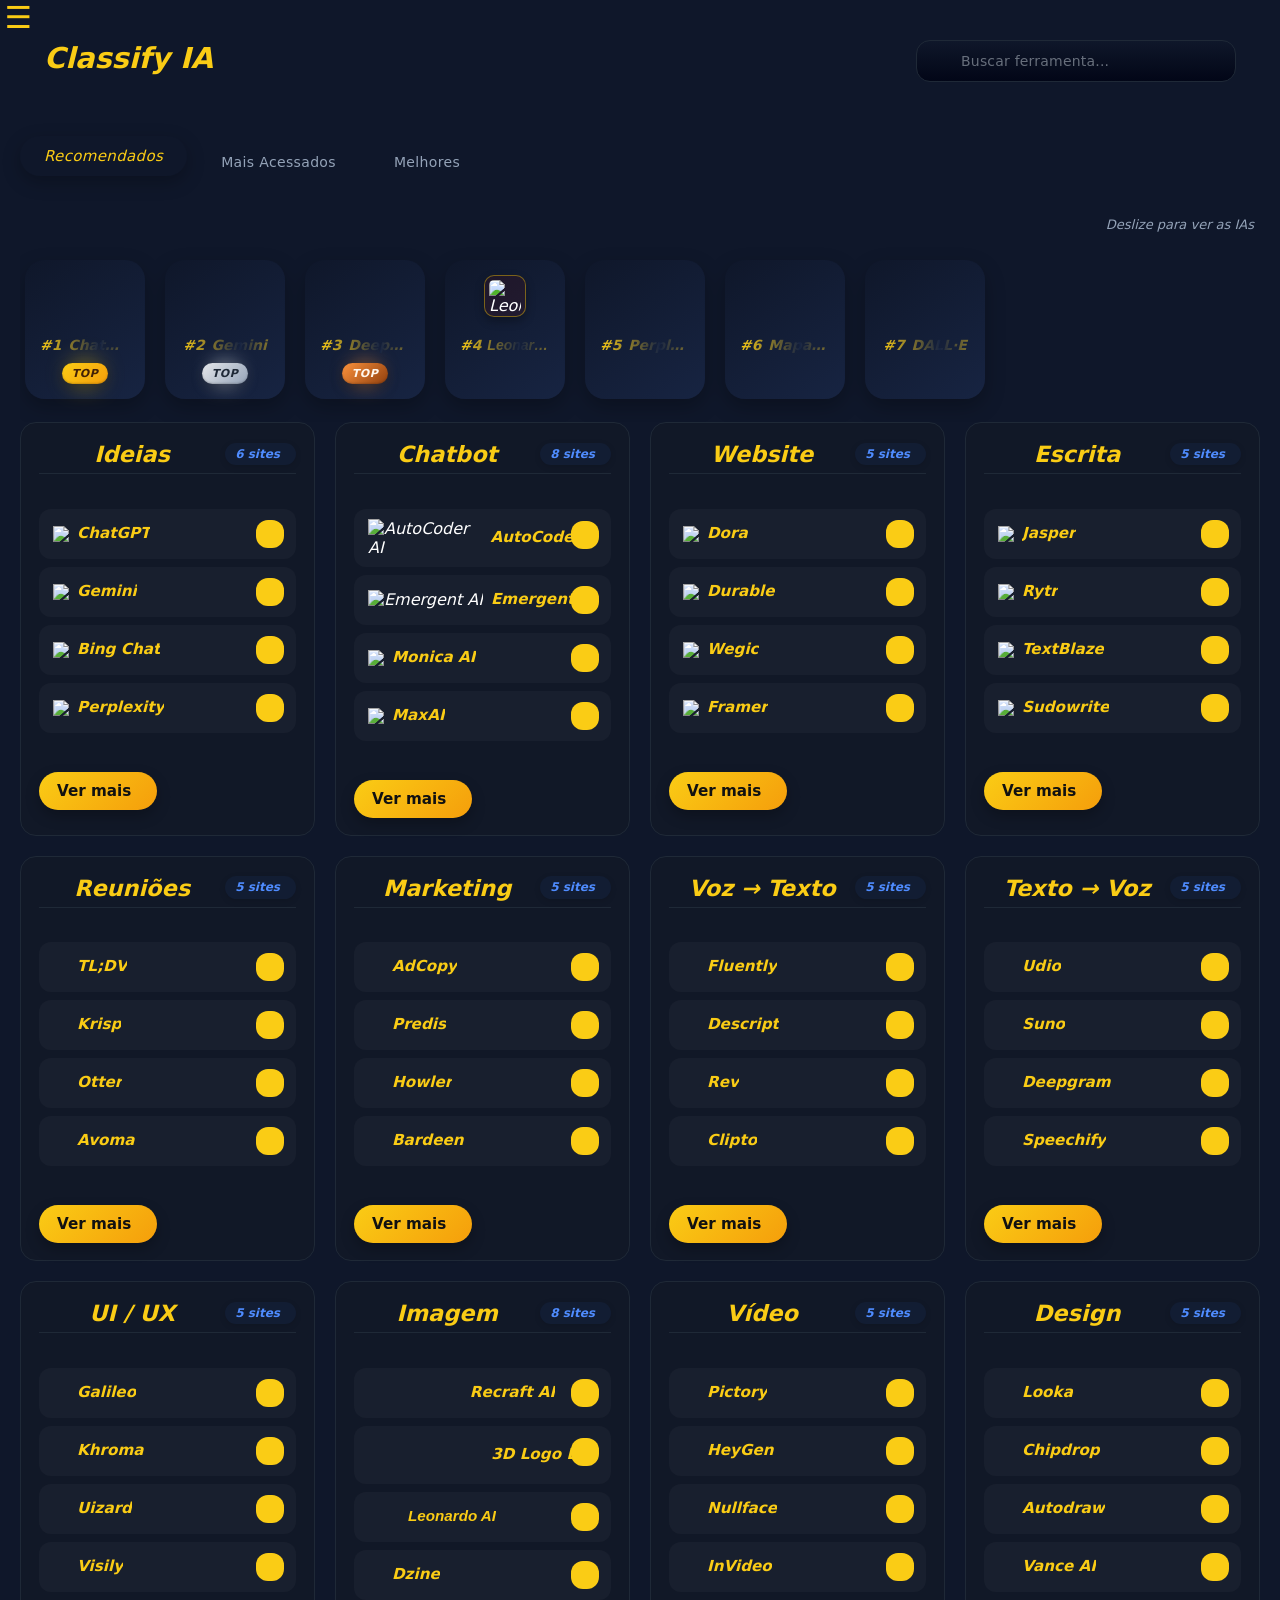
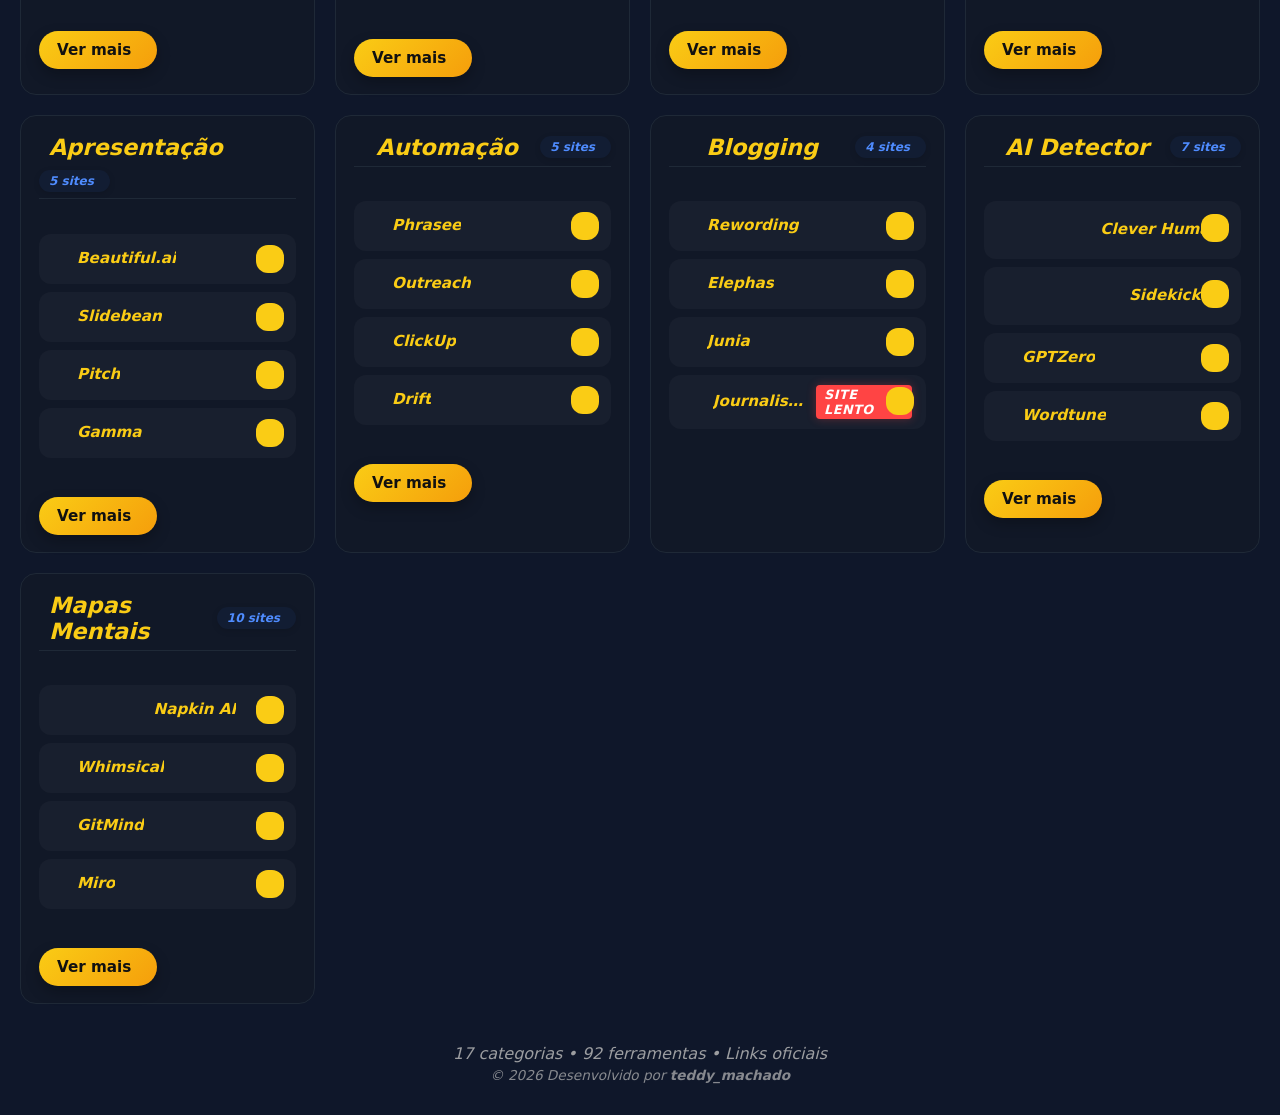
==== index.html @ eec539ba "# Classify_ia  versão do site: v6.13.0 Estável  todas ia em um só lugar versão do controle: 0.0.11 v" ====
<!doctype html>
<html lang="pt-BR">
  <head>
    <meta charset="UTF-8" />
    <title>Classify IA – ferramentas de inteligência artificial</title>
    <meta
      name="description"
      content="Lista de ferramentas de inteligência artificial para explorar, pesquisar e usar no seu dia a dia."
    />
    <script src="banco_de_dado_descrição.js" defer></script>
    <meta name="viewport" content="width=device-width, initial-scale=1" />
    <meta name="apple-mobile-web-app-capable" content="yes" />
    <script
      type="module"
      src="https://cdn.jsdelivr.net/npm/ionicons@7.1.2/dist/ionicons/ionicons.esm.js"
    ></script>

    <script
      nomodule
      src="https://cdn.jsdelivr.net/npm/ionicons@7.1.2/dist/ionicons/ionicons.js"
    ></script>
    <script type="module" src="barra_de_pesquisa.js"></script>
    <script src="script.js" defer></script>
    <link rel="stylesheet" href="style.css" />
    <link rel="stylesheet" href="css_temas.css" />
    <script
      type="module"
      src="https://unpkg.com/ionicons@7.1.0/dist/ionicons/ionicons.esm.js"
    ></script>

    <!---js de atualização-->
    <script src="script_atualização.js" defer></script>
    <script
      nomodule
      src="https://unpkg.com/ionicons@7.1.0/dist/ionicons/ionicons.js"
    ></script>
    <link rel="manifest" href="/manifest.json" />
    <meta name="theme-color" content="#f59e0b" />

    <link
      rel="shortcut icon"
      href="https://i.postimg.cc/FFbZPgXL/icone-Classify-ia-sem-fundo-removebg-preview.png"
      type="image/x-icon"
    />
  </head>
  <body>
    <!-- SIDEBAR button -->
    <!-- BOTÃO ABRIR -->
    <button id="openSidebar" class="open-sidebar">☰</button>

    <!-- OVERLAY -->
    <div id="overlay" class="overlay"></div>
    <!-- SIDEBAR -->

    <aside id="sidebar" class="sidebar">
      <button id="closeSidebar" class="close-sidebar">✕</button>

      <h2 id="Sobre">Sobre o Projeto</h2>
      <p class="about-text">
        Este projeto foi desenvolvido para organizar ferramentas de Inteligência
        Artificial, tornando a pesquisa mais rápida, prática e eficiente.
      </p>
      <hr class="divider" />
      <button class="btn-open-update-logs" onclick="handleUpdateModal(true)">
        <ion-icon name="newspaper-outline"></ion-icon>
        Atualizações
      </button>
      <!--sistema de tela cheia-->

      <button id="toggleFullscreen">
        <ion-icon id="fsIcon" name="expand-outline"></ion-icon>
        <span class="text">Tela cheia</span>
      </button>

      <!--fim sistema de tela cheia-->

      <div id="updateLogOverlay" class="modal-news">
        <div class="modal-box update-card-main">
          <button
            class="btn-close-update-card"
            onclick="handleUpdateModal(false)"
          >
            <ion-icon name="close-outline"></ion-icon>
          </button>
          <h2 class="update-title-ui">
            <ion-icon name="notifications-outline"></ion-icon>
            Central de Atualizações
          </h2>

          <div class="tab-navigation-container">
            <button class="tab-trigger active" onclick="switchTab('ALL', this)">
              <ion-icon name="layers-outline"></ion-icon>
              Tudo
            </button>

            <button class="tab-trigger" onclick="switchTab('NEW', this)">
              <ion-icon name="sparkles-outline"></ion-icon>
              New
            </button>

            <button class="tab-trigger" onclick="switchTab('FIX', this)">
              <ion-icon name="hammer-outline"></ion-icon>
              Fix
            </button>

            <button class="tab-trigger" onclick="switchTab('UI', this)">
              <ion-icon name="desktop-outline"></ion-icon>
              UI
            </button>
            <button class="tab-trigger" onclick="switchTab('IA', this)">
              <span class="ia-icon-box">
                <ion-icon name="brain-outline"></ion-icon>
                <ion-icon
                  name="hardware-chip-outline"
                  class="chip-icon"
                ></ion-icon>
              </span>
              IA
            </button>
          </div>

          <div class="update-items-wrapper">
            <ul id="renderTarget" class="update-items-list"></ul>
          </div>

          <button class="btn-confirm-update" onclick="handleUpdateModal(false)">
            Entendido
          </button>
          <button
            class="btn-info-tags"
            onclick="handleTagsModal(true)"
            aria-label="Saiba mais sobre as tags"
          >
            <ion-icon name="help-circle-outline" aria-hidden="true"></ion-icon>
            <span>O que significa as tags?</span>
          </button>
        </div>
      </div>
      <!--card de tag-->

      <div id="tagsModalOverlay" class="modal-tags-overlay">
        <div class="card-tags-info">
          <button class="btn-close-tags" onclick="handleTagsModal(false)">
            <ion-icon name="close-outline"></ion-icon>
          </button>

          <h3 id="GlossáriodeTags">
            <ion-icon name="library-outline"></ion-icon>
            Glossário de Tags
          </h3>

          <p class="subtitle">Entenda o que cada sinalização significa:</p>

          <div class="tags-scroll-area">
            <div class="tag-detail-item">
              <div class="tag-head">
                <span class="badge b-new">NEW</span> ✨
              </div>
              <p>
                <strong>Novo:</strong> Funcionalidades que não existiam. Use
                para novidades reais no sistema.
              </p>
            </div>

            <div class="tag-detail-item">
              <div class="tag-head">
                <span class="badge b-fix">FIX</span> 🛠️
              </div>
              <p>
                <strong>Correção:</strong> Quando algo estava quebrado ou com
                erro e foi consertado.
              </p>
            </div>

            <div class="tag-detail-item">
              <div class="tag-head"><span class="badge b-ui">UI</span> 🎨</div>
              <p>
                <strong>Interface:</strong> Mudanças visuais, cores, fontes e
                design em geral.
              </p>
            </div>

            <div class="tag-detail-item">
              <div class="tag-head">
                <span class="badge b-hot">HOT</span> 🔥
              </div>
              <p>
                <strong>Urgente:</strong> Melhoras de velocidade ou atualizações
                muito importantes.
              </p>
            </div>

            <div class="tag-detail-item">
              <div class="tag-head"><span class="badge b-ia">IA</span> 🤖</div>
              <p>
                <strong>Inteligência:</strong> Funções que usam tecnologia de
                Inteligência Artificial.
              </p>
            </div>
          </div>

          <button class="btn-tags-entendido" onclick="handleTagsModal(false)">
            Entendido!
          </button>
        </div>
      </div>
      <br />
      <!--fim card de tag-->
<!--prévia--->



<!--fim prévia-->
      
      <!--explorar Sites-->
      <button
        class="Explorar"
        onclick="window.location.href = 'site_aleatorios/sitealeatio.html'"
      >
        <ion-icon name="compass-outline"></ion-icon>
        explorar Site
      </button>
      <!--fim explorar Sites-->

      <!--aviso do sistema-->
      <!-- BOTÃO / CARD -->
      <div class="system-card">
        <span class="status enviado" id="statusBadge">
          <ion-icon name="checkmark-outline"></ion-icon>
        </span>
        <button id="openModal" class="system-button">mensagem</button>
      </div>

      <!-- MODAL -->
      <div class="modal-overlay" id="modalOverlay">
        <div class="modal">
          <h2 id="Mensagemms">
            <ion-icon name="notifications-outline"></ion-icon> Mensagem do
            Sistema
          </h2>

          <!--divisorias modal da mensagem -->

          <div class="divisoirasnoe"></div>

          <p id="systemMessageText">
            Bem-vindos à nova atualização do site
            <span class="v6"> v6.13.0 chegouuu🎉😎</span>😊 Aproveite!
          </p>
          <br />
          <span
            >“No momento, não haverá novas atualizações, pois estamos sem
            recursos. Em casos importantes, serão realizadas apenas atualizações
            de correção de erros que interfiram no funcionamento do site.
            Pedimos a compreensão de todos. data de início 08/02/2026”</span
          >
          <button id="closeModal">Fechar</button>
        </div>
      </div>

      <!--fim do aviso do sistema-->
      <!--fim SISTEMA DE VERÇÃO-->
      <div class="section">
        <h3 class="segui">segui nós</h3>
        <div class="creator">
          <div class="socials">
            <a
              href="https://www.instagram.com/teddy_machado007"
              target="_blank"
            >
              <img
                src="https://cdn.jsdelivr.net/gh/simple-icons/simple-icons/icons/instagram.svg"
              />
            </a>
            <a href="https://www.tiktok.com/@teddy_machado007" target="_blank">
              <img
                src="https://cdn.jsdelivr.net/gh/simple-icons/simple-icons/icons/tiktok.svg"
              />
            </a>
            <a href="https://github.com/Teddyws1" target="_blank">
              <img
                src="https://cdn.jsdelivr.net/gh/simple-icons/simple-icons/icons/github.svg"
              />
            </a>
          </div>
        </div>
      </div>

      <!-- Ionicons CDN -->
      <script
        type="module"
        src="https://cdn.jsdelivr.net/npm/ionicons@7.1.2/dist/ionicons/ionicons.esm.js"
      ></script>
      <script
        nomodule
        src="https://cdn.jsdelivr.net/npm/ionicons@7.1.2/dist/ionicons/ionicons.js"
      ></script>

      <!-- BOTÃO ABRIR -->
      <div class="app-container">
        <!-- conteúdo -->
        <div class="versaobox">
          <strong>v 6.13.0 Estável</strong>
        </div>
      </div>
    </aside>
    <!--fim  SIDEBAR -->
    <header class="main-header">
      <div class="header-content">
        <div class="title">
          <h1>Classify IA</h1>
          <p id="total"></p>
        </div>

        <div class="search-box">
          <ion-icon name="search-outline" class="icon-search"></ion-icon>

          <input
            id="search"
            type="text"
            placeholder="Buscar ferramenta..."
            aria-label="Buscar ferramenta"
          />

          <button id="clearSearch" class="clear-btn" aria-label="Limpar busca">
            <ion-icon name="close-outline"></ion-icon>
          </button>
        </div>
      </div>
    </header>

    <!--barra flutuante-->

    <!-- SEARCH FLUTUANTE (Ctrl + B) -->
    <div class="search-float" id="searchFloat">
      <input
        type="text"
        id="searchFloatInput"
        placeholder="Pesquisar..."
        autocomplete="off"
      />
    </div>
    <!-- fim barra flutuante-->

    <div class="tabs-container">
      <div class="tabs-header">
        <button class="tab-btn active" data-tab="recomendados">
          Recomendados
        </button>
        <button class="tab-btn" data-tab="acessados">Mais Acessados</button>
        <button class="tab-btn" data-tab="melhores">Melhores</button>
      </div>

      <p class="hint-scroll">
        Deslize para ver as IAs
        <ion-icon name="arrow-forward-outline"></ion-icon>
      </p>

      <div id="recomendados" class="tab-content active">
        <div class="scroll-wrapper">
          <ul class="lista-ia">
            <li class="top-1">
              <img
                src="https://www.google.com/s2/favicons?domain=openai.com&sz=32"
              />
              <a href="https://chat.openai.com" target="_blank" rel="noopener">
                ChatGPT
              </a>
              <span class="TOP gold">TOP</span>
            </li>

            <li class="top-2">
              <img
                src="https://www.google.com/s2/favicons?domain=google.com&sz=32"
              />
              <a
                href="https://gemini.google.com"
                target="_blank"
                rel="noopener"
              >
                Gemini
              </a>
              <span class="TOP silver">TOP</span>
            </li>

            <li class="top-3">
              <img
                src="https://www.google.com/s2/favicons?domain=deepseek.com&sz=32"
              />
              <a
                href="https://www.deepseek.com/chat"
                target="_blank"
                rel="noopener"
              >
                DeepSeek
              </a>
              <span class="TOP bronze">TOP</span>
            </li>
            <li>
              <img
                src="https://i.postimg.cc/QMBYsFf1/images.jpg"
                alt="Leonardo AI"
                class="ia-icon"
              />
              <a href="https://leonardo.ai" target="_blank" class="ia-link">
                Leonardo AI
              </a>
            </li>
            <li>
              <img
                src="https://www.google.com/s2/favicons?domain=perplexity.ai&sz=32"
              />
              <a
                href="https://www.perplexity.ai"
                target="_blank"
                rel="noopener"
              >
                Perplexity
              </a>
            </li>

            <li>
              <img
                src="https://www.google.com/s2/favicons?domain=mapamental.app&sz=32"
              />
              <a href="https://mapamental.app" target="_blank"
                >MapaMental.app</a
              >
            </li>

            <li>
              <img
                src="https://www.google.com/s2/favicons?domain=openai.com&sz=32"
              />
              <a href="https://labs.openai.com" target="_blank" rel="noopener">
                DALL·E
              </a>
            </li>
          </ul>
        </div>
      </div>

      <div id="acessados" class="tab-content">
        <div class="scroll-wrapper">
          <ul class="lista-ia">
            <li class="top-1">
              <img
                src="https://www.google.com/s2/favicons?domain=chatgpt.com&sz=64"
              />
              <a href="https://chat.openai.com" target="_blank" rel="noopener">
                ChatGPT
              </a>
              <span class="TOP gold">TOP</span>
            </li>

            <li class="top-2">
              <img
                src="https://www.google.com/s2/favicons?domain=canva.com&sz=64"
              />
              <a href="https://www.canva.com" target="_blank" rel="noopener">
                Canva
              </a>
              <span class="TOP silver">TOP</span>
            </li>

            <li class="top-3">
              <img
                src="https://www.google.com/s2/favicons?domain=gemini.google.com&sz=64"
              />
              <a
                href="https://gemini.google.com"
                target="_blank"
                rel="noopener"
              >
                Gemini
              </a>
              <span class="TOP bronze">TOP</span>
            </li>

            <li>
              <img
                src="https://www.google.com/s2/favicons?domain=microsoft.com&sz=64"
              />
              <a
                href="https://copilot.microsoft.com"
                target="_blank"
                rel="noopener"
              >
                Copilot
              </a>
            </li>

            <li>
              <img
                src="https://www.google.com/s2/favicons?domain=midjourney.com&sz=64"
              />
              <a
                href="https://www.midjourney.com"
                target="_blank"
                rel="noopener"
              >
                Midjourney
              </a>
            </li>
          </ul>
        </div>
      </div>

      <div id="melhores" class="tab-content">
        <div class="scroll-wrapper">
          <ul class="lista-ia">
            <li class="top-2">
              <img
                src="https://www.google.com/s2/favicons?domain=deepseek.com&sz=64"
              />
              <a
                href="https://www.deepseek.com/chat"
                target="_blank"
                rel="noopener"
              >
                DeepSeek
              </a>
              <span class="TOP gold">TOP</span>
            </li>

            <li class="top-2">
              <img
                src="https://www.google.com/s2/favicons?domain=ciciai.com&sz=64"
              />
              <a href="https://www.ciciai.com" target="_blank" rel="noopener">
                CiciAI
              </a>
              <span class="TOP silver">TOP</span>
            </li>

            <li>
              <img
                src="https://www.google.com/s2/favicons?domain=pika.art&sz=64"
              />
              <a href="https://pika.art" target="_blank" rel="noopener">
                Pika Art
              </a>
              <span class="TOP bronze">TOP</span>
            </li>

            <li>
              <img
                src="https://www.google.com/s2/favicons?domain=mapamental.app&sz=32"
              />
              <a href="https://mapamental.app" target="_blank"
                >MapaMental.app</a
              >
            </li>
          </ul>
        </div>
      </div>
    </div>
    <!--fim card altas-->

    <!--======================cards======================-->
    <section class="grid">
      <!-- IDEIAS -->
      <div class="card" data-category>
        <h2><ion-icon name="bulb-outline"></ion-icon> Ideias <span></span></h2>
        <ul>
          <li>
            <img
              src="https://www.google.com/s2/favicons?domain=openai.com&sz=32"
            /><a href="https://chat.openai.com" target="_blank">ChatGPT</a>
          </li>
          <li>
            <img
              src="https://www.google.com/s2/favicons?domain=google.com&sz=32"
            /><a href="https://gemini.google.com" target="_blank">Gemini</a>
          </li>
          <li>
            <img
              src="https://www.google.com/s2/favicons?domain=bing.com&sz=32"
            /><a href="https://www.bing.com/chat" target="_blank">Bing Chat</a>
          </li>
          <li>
            <img
              src="https://www.google.com/s2/favicons?domain=perplexity.ai&sz=32"
            /><a href="https://www.perplexity.ai" target="_blank">Perplexity</a>
          </li>
          <li>
            <img
              src="https://www.google.com/s2/favicons?domain=claude.ai&sz=32"
            /><a href="https://claude.ai" target="_blank">Claude</a>
          </li>
          <li>
            <img
              src="https://www.google.com/s2/favicons?domain=deepseek.com&sz=32"
              alt="DeepSeek"
            />
            <a href="https://www.deepseek.com" target="_blank">DeepSeek</a>
          </li>
        </ul>
      </div>

      <!-- CHATBOT -->
      <div class="card" data-category>
        <h2>
          <ion-icon name="hardware-chip-outline"></ion-icon> Chatbot
          <span></span>
        </h2>
        <ul>
          <li>
            <img
              src="https://www.google.com/s2/favicons?domain=autocoder.cc&sz=32"
              alt="AutoCoder AI"
            />
            <a
              href="https://www.autocoder.cc/platform?ref=producthunt&utm_source=aipure"
              target="_blank"
            >
              AutoCoder AI
            </a>
          </li>
          <li>
            <img
              src="https://www.google.com/s2/favicons?domain=emergent.sh&sz=32"
              alt="Emergent AI"
            />
            <a href="https://app.emergent.sh/home" target="_blank"
              >Emergent AI</a
            >
          </li>
          <li>
            <img
              src="https://www.google.com/s2/favicons?domain=monica.im&sz=32"
            /><a href="https://monica.im" target="_blank">Monica AI</a>
          </li>
          <li>
            <img
              src="https://www.google.com/s2/favicons?domain=maxai.me&sz=32"
            /><a href="https://maxai.me" target="_blank">MaxAI</a>
          </li>
          <li>
            <img
              src="https://www.google.com/s2/favicons?domain=poe.com&sz=32"
            /><a href="https://poe.com" target="_blank">Poe</a>
          </li>
          <li>
            <img
              src="https://www.google.com/s2/favicons?domain=microsoft.com&sz=32"
            /><a href="https://copilot.microsoft.com" target="_blank"
              >Copilot</a
            >
          </li>
          <li>
            <img
              src="https://www.google.com/s2/favicons?domain=liner.ai&sz=32"
            /><a href="https://liner.ai" target="_blank">Liner</a>
          </li>
          <li>
            <img
              src="https://www.google.com/s2/favicons?domain=ciciai.com&sz=32"
              alt="Cici AI"
            />
            <a href="https://www.ciciai.com" target="_blank">Dola AI</a>
          </li>
        </ul>
      </div>

      <!-- WEBSITE -->
      <div class="card" data-category>
        <h2>
          <ion-icon name="earth-outline"></ion-icon> Website <span></span>
        </h2>
        <ul>
          <li>
            <img
              src="https://www.google.com/s2/favicons?domain=dora.run&sz=32"
            /><a href="https://www.dora.run" target="_blank">Dora</a>
          </li>
          <li>
            <img
              src="https://www.google.com/s2/favicons?domain=durable.co&sz=32"
            /><a href="https://durable.co" target="_blank">Durable</a>
          </li>
          <li>
            <img
              src="https://www.google.com/s2/favicons?domain=wegic.ai&sz=32"
            /><a href="https://wegic.ai" target="_blank">Wegic</a>
          </li>
          <li>
            <img
              src="https://www.google.com/s2/favicons?domain=framer.com&sz=32"
            /><a href="https://www.framer.com" target="_blank">Framer</a>
          </li>
          <li>
            <img
              src="https://www.google.com/s2/favicons?domain=10web.io&sz=32"
            /><a href="https://10web.io" target="_blank">10Web</a>
          </li>
        </ul>
      </div>

      <!-- ESCRITA -->
      <div class="card" data-category>
        <h2>
          <ion-icon name="create-outline"></ion-icon> Escrita <span></span>
        </h2>

        <ul>
          <li>
            <img
              src="https://www.google.com/s2/favicons?domain=jasper.ai&sz=32"
            /><a href="https://www.jasper.ai" target="_blank">Jasper</a>
          </li>
          <li>
            <img
              src="https://www.google.com/s2/favicons?domain=rytr.me&sz=32"
            /><a href="https://rytr.me" target="_blank">Rytr</a>
          </li>
          <li>
            <img
              src="https://www.google.com/s2/favicons?domain=blaze.today&sz=32"
            /><a href="https://blaze.today" target="_blank">TextBlaze</a>
          </li>
          <li>
            <img
              src="https://www.google.com/s2/favicons?domain=sudowrite.com&sz=32"
            /><a href="https://www.sudowrite.com" target="_blank">Sudowrite</a>
          </li>
          <li>
            <img
              src="https://www.google.com/s2/favicons?domain=writesonic.com&sz=32"
            /><a href="https://writesonic.com" target="_blank">Writesonic</a>
          </li>
        </ul>
      </div>

      <!-- REUNIÕES -->
      <div class="card" data-category>
        <h2>
          <ion-icon name="people-outline"></ion-icon> Reuniões <span></span>
        </h2>
        <ul>
          <li>
            <img
              src="https://www.google.com/s2/favicons?domain=tldv.io&sz=32"
            /><a href="https://tldv.io" target="_blank">TL;DV</a>
          </li>
          <li>
            <img
              src="https://www.google.com/s2/favicons?domain=krisp.ai&sz=32"
            /><a href="https://krisp.ai" target="_blank">Krisp</a>
          </li>
          <li>
            <img
              src="https://www.google.com/s2/favicons?domain=otter.ai&sz=32"
            /><a href="https://otter.ai" target="_blank">Otter</a>
          </li>
          <li>
            <img
              src="https://www.google.com/s2/favicons?domain=avoma.com&sz=32"
            /><a href="https://www.avoma.com" target="_blank">Avoma</a>
          </li>

          <li>
            <img
              src="https://www.google.com/s2/favicons?domain=fireflies.ai&sz=32"
            /><a href="https://fireflies.ai" target="_blank">Fireflies</a>
          </li>
        </ul>
      </div>

      <!-- MARKETING -->
      <div class="card" data-category>
        <h2>
          <ion-icon name="trending-up-outline"></ion-icon> Marketing
          <span></span>
        </h2>
        <ul>
          <li>
            <img
              src="https://www.google.com/s2/favicons?domain=adcopy.ai&sz=32"
            /><a href="https://www.adcopy.ai" target="_blank">AdCopy</a>
          </li>
          <li>
            <img
              src="https://www.google.com/s2/favicons?domain=predis.ai&sz=32"
            /><a href="https://predis.ai" target="_blank">Predis</a>
          </li>
          <li>
            <img
              src="https://www.google.com/s2/favicons?domain=howler.ai&sz=32"
            /><a href="https://howler.ai" target="_blank">Howler</a>
          </li>
          <li>
            <img
              src="https://www.google.com/s2/favicons?domain=bardeen.ai&sz=32"
            /><a href="https://www.bardeen.ai" target="_blank">Bardeen</a>
          </li>
          <li>
            <img
              src="https://www.google.com/s2/favicons?domain=adcreative.ai&sz=32"
            /><a href="https://www.adcreative.ai" target="_blank">AdCreative</a>
          </li>
        </ul>
      </div>

      <!-- VOZ PARA TEXTO -->
      <div class="card" data-category>
        <h2>
          <ion-icon name="mic-outline"></ion-icon> Voz → Texto <span></span>
        </h2>
        <ul>
          <li>
            <img
              src="https://www.google.com/s2/favicons?domain=fluently.ai&sz=32"
            /><a href="https://fluently.ai" target="_blank">Fluently</a>
          </li>
          <li>
            <img
              src="https://www.google.com/s2/favicons?domain=descript.com&sz=32"
            /><a href="https://www.descript.com" target="_blank">Descript</a>
          </li>
          <li>
            <img
              src="https://www.google.com/s2/favicons?domain=rev.ai&sz=32"
            /><a href="https://www.rev.ai" target="_blank">Rev</a>
          </li>
          <li>
            <img
              src="https://www.google.com/s2/favicons?domain=clipto.ai&sz=32"
            /><a href="https://clipto.ai" target="_blank">Clipto</a>
          </li>
          <li>
            <img
              src="https://www.google.com/s2/favicons?domain=textcortex.com&sz=32"
            /><a href="https://textcortex.com">TextCortex</a>
          </li>
        </ul>
      </div>

      <!-- TEXTO PARA VOZ -->
      <div class="card" data-category>
        <h2>
          <ion-icon name="megaphone-outline"></ion-icon> Texto → Voz
          <span></span>
        </h2>
        <ul>
          <li>
            <img
              src="https://www.google.com/s2/favicons?domain=udio.com&sz=32"
            /><a href="https://www.udio.com" target="_blank">Udio</a>
          </li>
          <li>
            <img
              src="https://www.google.com/s2/favicons?domain=suno.ai&sz=32"
            /><a href="https://www.suno.ai" target="_blank">Suno</a>
          </li>
          <li>
            <img
              src="https://www.google.com/s2/favicons?domain=deepgram.com&sz=32"
            /><a href="https://deepgram.com" target="_blank">Deepgram</a>
          </li>
          <li>
            <img
              src="https://www.google.com/s2/favicons?domain=speechify.com&sz=32"
            /><a href="https://speechify.com" target="_blank">Speechify</a>
          </li>
        <li>
  <img
    src="https://www.google.com/s2/favicons?domain=neuronsinc.com&sz=32"
  /><a href="https://visualeyes.design" target="_blank">VisualEyes</a>
</li>
        </ul>
      </div>

      <!-- UI UX -->
      <div class="card" data-category>
        <h2>
          <ion-icon name="sparkles-outline"></ion-icon> UI / UX <span></span>
        </h2>
        <ul>
          <li>
            <img
              src="https://www.google.com/s2/favicons?domain=usegalileo.ai&sz=32"
            /><a href="https://www.usegalileo.ai" target="_blank">Galileo</a>
          </li>
          <li>
            <img
              src="https://www.google.com/s2/favicons?domain=khroma.co&sz=32"
            /><a href="https://khroma.co" target="_blank">Khroma</a>
          </li>
          <li>
            <img
              src="https://www.google.com/s2/favicons?domain=uizard.io&sz=32"
            /><a href="https://uizard.io" target="_blank">Uizard</a>
          </li>
          <li>
            <img
              src="https://www.google.com/s2/favicons?domain=visily.ai&sz=32"
            /><a href="https://www.visily.ai" target="_blank">Visily</a>
          </li>
          <li>
            <img
              src="https://www.google.com/s2/favicons?domain=visualeyes.design&sz=32"
            /><a href="https://visualeyes.design" target="_blank">VisualEyes</a>
          </li>
        </ul>
      </div>

      <!-- IMAGEM -->
      <div class="card" data-category>
        <h2><ion-icon name="image-outline"></ion-icon> Imagem <span></span></h2>
        <ul>
          <li>
            <img
              src="https://www.google.com/s2/favicons?domain=recraft.ai&sz=32"
              alt="Recraft AI"
            />
            <a href="https://www.recraft.ai/" target="_blank"> Recraft AI </a>
          </li>
          <li>
            <img
              src="https://www.google.com/s2/favicons?domain=3dlogolab.io&sz=32"
              alt="3D Logo Lab"
            />
            <a
              href="https://www.3dlogolab.io/3d-logo-generator-free"
              target="_blank"
            >
              3D Logo Lab
            </a>
          </li>
          <li>
            <img
              src="https://www.google.com/s2/favicons?domain=leonardo.ai&sz=32"
              alt="Leonardo AI"
              class="ia-icon"
              style="
                width: 24px;
                height: 24px;
                vertical-align: middle;
                margin-right: 8px;
              "
            />
            <a href="https://leonardo.ai" target="_blank" class="ia-link">
              Leonardo AI
            </a>
          </li>

          <li>
            <img
              src="https://www.google.com/s2/favicons?domain=dzine.ai&sz=32"
            /><a href="https://www.dzine.ai" target="_blank">Dzine</a>
          </li>
          <li>
            <img
              src="https://www.google.com/s2/favicons?domain=freepik.com&sz=32"
            /><a href="https://www.freepik.com" target="_blank">Freepik</a>
          </li>
          <li>
            <img
              src="https://www.google.com/s2/favicons?domain=phygital.plus&sz=32"
            /><a href="https://phygital.plus" target="_blank">Phygital+</a>
          </li>
          <li>
            <img
              src="https://www.google.com/s2/favicons?domain=openai.com&sz=32"
            /><a href="https://openai.com/dall-e" target="_blank">DALL·E</a>
          </li>
          <li>
            <img
              src="https://www.google.com/s2/favicons?domain=bing.com&sz=32"
            /><a href="https://www.bing.com/images/create" target="_blank"
              >Bing Create</a
            >
          </li>
        </ul>
      </div>

      <!-- VÍDEO -->
      <div class="card" data-category>
        <h2>
          <ion-icon name="videocam-outline"></ion-icon> Vídeo <span></span>
        </h2>
        <ul>
          <li>
            <img
              src="https://www.google.com/s2/favicons?domain=pictory.ai&sz=32"
            /><a href="https://pictory.ai" target="_blank">Pictory</a>
          </li>
          <li>
            <img
              src="https://www.google.com/s2/favicons?domain=heygen.com&sz=32"
            /><a href="https://www.heygen.com" target="_blank">HeyGen</a>
          </li>
          <li>
            <img
              src="https://www.google.com/s2/favicons?domain=nullface.ai&sz=32"
            /><a href="https://nullface.ai" target="_blank">Nullface</a>
          </li>
          <li>
            <img
              src="https://www.google.com/s2/favicons?domain=invideo.io&sz=32"
            /><a href="https://invideo.io" target="_blank">InVideo</a>
          </li>
          <li>
            <img
              src="https://www.google.com/s2/favicons?domain=synthesia.io&sz=32"
            /><a href="https://www.synthesia.io" target="_blank">Synthesia</a>
          </li>
        </ul>
      </div>

      <!-- DESIGN -->
      <div class="card" data-category>
        <h2><ion-icon name="brush-outline"></ion-icon> Design <span></span></h2>
        <ul>
          <li>
            <img
              src="https://www.google.com/s2/favicons?domain=looka.com&sz=32"
            /><a href="https://looka.com" target="_blank">Looka</a>
          </li>
          <li>
            <img
              src="https://www.google.com/s2/favicons?domain=chipdrop.com&sz=32"
            /><a href="https://chipdrop.com" target="_blank">Chipdrop</a>
          </li>
          <li>
            <img
              src="https://www.google.com/s2/favicons?domain=autodraw.com&sz=32"
            /><a href="https://autodraw.com" target="_blank">Autodraw</a>
          </li>
          <li>
            <img
              src="https://www.google.com/s2/favicons?domain=vanceai.com&sz=32"
            /><a href="https://vanceai.com" target="_blank">Vance AI</a>
          </li>
          <li>
            <img
              src="https://www.google.com/s2/favicons?domain=designs.ai&sz=32"
            /><a href="https://designs.ai" target="_blank">Designs AI</a>
          </li>
        </ul>
      </div>

      <!-- APRESENTAÇÃO -->
      <div class="card" data-category>
        <h2>
          <ion-icon name="bar-chart-outline"></ion-icon> Apresentação
          <span></span>
        </h2>
        <ul>
          <li>
            <img
              src="https://www.google.com/s2/favicons?domain=beautiful.ai&sz=32"
            /><a href="https://www.beautiful.ai" target="_blank"
              >Beautiful.ai</a
            >
          </li>
          <li>
            <img
              src="https://www.google.com/s2/favicons?domain=slidebean.com&sz=32"
            /><a href="https://slidebean.com" target="_blank">Slidebean</a>
          </li>
          <li>
            <img
              src="https://www.google.com/s2/favicons?domain=pitch.com&sz=32"
            /><a href="https://pitch.com" target="_blank">Pitch</a>
          </li>
          <li>
            <img
              src="https://www.google.com/s2/favicons?domain=gamma.app&sz=32"
            /><a href="https://gamma.app" target="_blank">Gamma</a>
          </li>
          <li id="tome-item" class="ia-item">
            <div class="ia-info">
              <img
                src="https://www.google.com/s2/favicons?domain=tome.app&sz=32"
                class="ia-icon"
              />

              <a href="https://tome.app" target="_blank" class="ia-link"
                >Tome</a
              >

              <span class="status-badge">Fora do Ar</span>
            </div>
          </li>
        </ul>
      </div>

      <!-- AUTOMAÇÃO -->
      <div class="card" data-category>
        <h2>
          <ion-icon name="settings-outline"></ion-icon> Automação <span></span>
        </h2>
        <ul>
          <li>
            <img
              src="https://www.google.com/s2/favicons?domain=phrasee.co&sz=32"
            /><a href="https://phrasee.co" target="_blank">Phrasee</a>
          </li>
          <li>
            <img
              src="https://www.google.com/s2/favicons?domain=outreach.io&sz=32"
            /><a href="https://www.outreach.io" target="_blank">Outreach</a>
          </li>
          <li>
            <img
              src="https://www.google.com/s2/favicons?domain=clickup.com&sz=32"
            /><a href="https://clickup.com" target="_blank">ClickUp</a>
          </li>
          <li>
            <img
              src="https://www.google.com/s2/favicons?domain=drift.com&sz=32"
            /><a href="https://www.drift.com" target="_blank">Drift</a>
          </li>
          <li>
            <img
              src="https://www.google.com/s2/favicons?domain=emplifi.io&sz=32"
            /><a href="https://emplifi.io" target="_blank">Emplifi</a>
          </li>
        </ul>
      </div>

      <!-- BLOGGING -->
      <div class="card" data-category>
        <h2>
          <ion-icon name="newspaper-outline"></ion-icon> Blogging <span></span>
        </h2>
        <ul>
       
          <li>
            <img
              src="https://www.google.com/s2/favicons?domain=rewording.io&sz=32"
            /><a href="https://rewording.io" target="_blank">Rewording</a>
          </li>
          <li>
            <img
              src="https://www.google.com/s2/favicons?domain=elephas.app&sz=32"
            /><a href="https://elephas.app" target="_blank">Elephas</a>
          </li>
          <li>
            <img
              src="https://www.google.com/s2/favicons?domain=junia.ai&sz=32"
            /><a href="https://www.junia.ai" target="_blank">Junia</a>
          </li>
          <li>
            <img src="Https://i.postimg.cc/65fhv5C3/Picsart-26-02-28-23-59-04-979.png" width="24" height="24" /><a href="#" target="_blank">Journalist AI</a>
             <span class="status-badge">site lento</span>
          </li>
        </ul>
      </div>

      <!-- AI DETECTOR -->
      <div class="card" data-category>
        <h2>
          <ion-icon name="eye-outline"></ion-icon> AI Detector <span></span>
        </h2>
        <ul>
          <li>
            <img
              src="https://www.google.com/s2/favicons?domain=cleverhumanizer.ai&sz=32"
              alt="Clever Humanizer"
            />
            <a href="https://cleverhumanizer.ai/" target="_blank">
              Clever Humanizer
            </a>
          </li>
          <li>
            <img
              src="https://www.google.com/s2/favicons?domain=sidekicker.ai&sz=32"
              alt="Sidekicker AI Detector"
            />
            <a href="https://sidekicker.ai/pt/ai-detector" target="_blank">
              Sidekicker AI
            </a>
          </li>
          <li>
            <img
              src="https://www.google.com/s2/favicons?domain=gptzero.me&sz=32"
            /><a href="https://gptzero.me" target="_blank">GPTZero</a>
          </li>
          <li>
            <img
              src="https://www.google.com/s2/favicons?domain=wordtune.com&sz=32"
            /><a href="https://www.wordtune.com" target="_blank">Wordtune</a>
          </li>
          <li>
            <img
              src="https://www.google.com/s2/favicons?domain=copyleaks.com&sz=32"
            /><a href="https://copyleaks.com" target="_blank">Copyleaks</a>
          </li>
          <li>
            <img
              src="https://www.google.com/s2/favicons?domain=bypassgpt.ai&sz=32"
            /><a href="https://bypassgpt.ai" target="_blank">BypassGPT</a>
          </li>
          <li>
            <img
              src="https://www.google.com/s2/favicons?domain=grammarly.com&sz=32"
            /><a href="https://www.grammarly.com" target="_blank">Grammarly</a>
          </li>
        </ul>
      </div>
      <!-- MAPAS MENTAIS -->
      <div class="card" data-category>
        <h2>
          <ion-icon name="git-network-outline"></ion-icon> Mapas Mentais
          <span></span>
        </h2>
        <ul>
          <li>
            <img
              src="https://www.google.com/s2/favicons?domain=napkin.ai&sz=32"
              alt="Napkin AI"
            />
            <a href="https://www.napkin.ai/" target="_blank">Napkin AI</a>
          </li>

          <li>
            <img
              src="https://www.google.com/s2/favicons?domain=whimsical.com&sz=32"
            />
            <a href="https://whimsical.com" target="_blank">Whimsical</a>
          </li>

          <li>
            <img
              src="https://www.google.com/s2/favicons?domain=gitmind.com&sz=32"
            />
            <a href="https://gitmind.com" target="_blank">GitMind</a>
          </li>

          <li>
            <img
              src="https://www.google.com/s2/favicons?domain=miro.com&sz=32"
            />
            <a href="https://miro.com" target="_blank">Miro</a>
          </li>

          <li>
            <img
              src="https://www.google.com/s2/favicons?domain=mindmeister.com&sz=32"
            />
            <a href="https://mindmeister.com" target="_blank">MindMeister</a>
          </li>

          <li>
            <img
              src="https://www.google.com/s2/favicons?domain=xmind.com&sz=32"
            />
            <a href="https://www.xmind.com" target="_blank">XMind</a>
          </li>

          <li>
            <img
              src="https://www.google.com/s2/favicons?domain=edrawmind.com&sz=32"
            />
            <a href="https://www.edrawmind.com" target="_blank">EdrawMind</a>
          </li>

          <li>
            <img
              src="https://www.google.com/s2/favicons?domain=mapamental.app&sz=32"
            />
            <a href="https://mapamental.app" target="_blank">MapaMental.app</a>
          </li>

          <li>
            <img
              src="https://www.google.com/s2/favicons?domain=mapify.ai&sz=32"
            />
            <a href="https://mapify.ai" target="_blank">Mapify</a>
          </li>

          <li>
            <img
              src="https://www.google.com/s2/favicons?domain=mymap.ai&sz=32"
            />
            <a href="https://mymap.ai" target="_blank">MyMap.AI</a>
          </li>
        </ul>
      </div>
    </section>

    <!--modal e descrição dos lis-->
    <div id="custom-modal" class="modal-overlay">
      <div class="modal-content">
        <div class="modal-header">
          <img id="modal-img" src="#" alt="Ícone" />
          <div class="header-text">
            <h2 id="modal-title">Título</h2>
            <p id="modal-domain">site.com</p>
          </div>
        </div>

        <div class="modal-body">
          <p id="modal-desc">Descrição da IA...</p>
        </div>

        <div class="modal-footer">
          <a id="modal-link" href="#" target="_blank" class="btn-visit"
            >VISITAR SITE</a
          >
        </div>
      </div>
    </div>
    <!--fim modal e descrição dos lis-->

    <!--img tela media -->
    <div id="img-modal" class="modal-overlay">
      <span class="close-modal">&times;</span>
      <div class="modal-content">
        <img
          id="img-zoom"
          src="[data-uri]"
          alt="IA Logo"
        />
        <h3 id="img-label">Nome da IA</h3>
      </div>
    </div>
    <!--fim img tela media -->

    <footer>
      <p class="icone-p">
        <ion-icon name="pricetags-outline" class="ion-icon"></ion-icon> 17
        categorias •
        <ion-icon name="hammer-outline" class="ion-icon"></ion-icon> 92
        ferramentas •
        <ion-icon name="link-outline" class="ion-icon"></ion-icon> Links
        oficiais
      </p>
      <div class="social">
        <span>
          © <span id="year"></span>2026 Desenvolvido por
          <strong>teddy_machado</strong>
        </span>
      </div>
    </footer>
  </body>
</html>
---- style.css ----
@charset "UTF-8";

* {
  box-sizing: border-box;
  font-family: Inter, system-ui, sans-serif;
  -webkit-tap-highlight-color: transparent;
  -webkit-tap-highlight-color: rgba(0, 0, 0, 0);
}

/* ===================root geral=================*/
:root {
  --bg-main: #0f172a;
  --bg-item: #1e293b;
  --accent-sun: #facc15;
  --accent-amber: #f59e0b;
  --text-bright: #f8fafc;
  --text-dim: #94a3b8;
}

:root {
  --bg: #2a0f26;
  --card: #111827;
  --bg-item: #3b1e2e;
  --bg-input: linear-gradient(180deg, #0f172a, #020617);
  --text: #ffffff;
  --text-bright: #b8b8b8;
  --about-text: #000000;
  --text-dark: #000000;
  --accent-hover: #f59e0b;
  --link: #ffffff;
  --border: #1f2937;
  --shadow: rgba(0, 0, 0, 0.45);
  --overlay: rgba(0, 0, 0, 0.55);
}



html, body {
  touch-action: manipulation;
}


body {
  margin: 20px;
  padding: 0;
  width: calc(100% - 40px);
  max-width: calc(100vw - 40px);
  box-sizing: border-box;
  background-color: var(--bg-main);
  color: var(--text);
  font-style: oblique;
  transition: background 0.3s ease;
  position: relative;
  min-height: calc(100vh - 40px);
  user-select: none;
  -webkit-user-select: none;
  overflow-x: hidden;
  
}


*, *::before, *::after {
  box-sizing: border-box;
}

/* Aplicação universal do box-sizing para todos os elementos */
*, *::before, *::after {
  box-sizing: inherit;
}

/* trava scroll da página */
body.no-scroll {
  overflow: hidden;
}

/* ================== HEADER ================== */
.main-header {
  max-width: calc(1300px - var(--sidebar-space));
  margin: 16px auto 30px;
  padding: 20px 24px;
  text-align: center;
  border-radius: 18px;

}

/* Layout principal */
.header-content {
  display: flex;
  align-items: center;
  justify-content: space-between;
  gap: 20px;
  flex-wrap: nowrap;
}


/* Título */
.title h1 {
  margin: 0;
  font-size: clamp(1.4rem, 2.5vw, 1.8rem);
  color: var(--accent);
}

.title p {
  margin: 6px 0 0;
  font-size: .9rem;
  color: var(--muted);
}


/* ================== CONTROLS ================== */
.controls {
  display: flex;
  gap: 10px;
  align-items: center;
  flex-wrap: wrap;
}

/* Input */
.controls input {
  min-width: 220px;
  width: 100%;
  max-width: 280px;
  padding: 12px 14px;
  font-size: 1rem;
  border-radius: 12px;
}

/* li/mark da barra de pesquisa */
li {
  display: flex;
  align-items: center;
  gap: 8px;
}



/* =====================fim da li/mark========== */

/* ================== MOBILE ================== */
@media (max-width: 600px) {
  .header-content {
    flex-direction: column;
    align-items: stretch;
  }

  .controls {
    width: 100%;
  }

  .controls input {
    max-width: 100%;
  }

  .controls button {
    width: 100%;
  }
}

/* ================== EXTRA PEQUENO (ex: 360px) ================== */
@media (max-width: 380px) {
  .controls button {
    font-size: 1rem;
  }
}


input,
button {
  padding: 10px 14px;
  border-radius: 10px;
  border: 1px solid var(--border);
  background: var(--card);
  color: var(--text);
}

input::placeholder {
  color: var(--muted);
}

/* icone de lupa */
.search-box {
  position: relative;
  width: 100%;
  max-width: 320px;
}

/* ícone lupa */

.search-box {
  position: relative;
  width: 100%;
  max-width: 320px;
}

.search-box ion-icon {
  position: absolute;
  left: 12px;
  top: 50%;
  transform: translateY(-50%);
  font-size: 25px;
  color: #facc15;
}


.search-box input {
  width: 100%;
  padding: 12px 44px 12px 44px;
  /* espaço ícone + botão */
  border-radius: 14px;
  border: 1px solid #1f2937;

  background: linear-gradient(180deg, #0f172a, #020617);
  color: #ffffff;

  font-size: 14px;
  font-weight: 500;
  letter-spacing: 0.2px;

  outline: none;

  transition:
    border-color 0.25s ease,
    box-shadow 0.25s ease,
    background 0.25s ease,
    transform 0.15s ease;
}

/* ======================
   TEMA CLARO – INPUT
====================== */
.light .search-box input {
  background: #ffffff;
  /* fundo branco */
  color: #000000;
  /* texto escuro */
  border: 1px solid #d1d5db;
  /* cinza claro */
  box-shadow: 0 2px 10px rgba(255, 255, 255, 0.08);
}


/* placeholder */
.search-box input::placeholder {
  color: #94a3b8;
}

/* foco com animação */
.search-box input:focus {
  border-color: #c49d0170;
  box-shadow: 0 0 0 3px #facc15;
  transform: scale(1.02);
}

/* animação do ícone no foco */
.search-box input:focus+.clear-btn~.icon-search,
.search-box input:focus~.icon-search {
  color: #e5ff00;
  transform: translateY(-50%) scale(1.15);
}

/* placeholder */
.search-box input::placeholder {
  color: #8b949eb9;
}

.search-float {
  position: fixed;
  display: none;
  z-index: 9999;
}

.search-float.active {
  display: block;
}



/* botão limpar */
.clear-btn {
  position: absolute;
  right: 10px;
  top: 50%;
  transform: translateY(-50%);
  background: transparent;
  border: none;
  color: #8b949e;
  font-size: 16px;
  cursor: pointer;
  opacity: 0;
  pointer-events: none;
  transition: opacity 0.2s ease, transform 0.2s ease, color 0.2s ease;
}

.clear-btn:hover {
  color: #ff0000;
  transform: translateY(-50%) scale(1.15);
}

/* botão aparece quando tem texto */
.search-box.has-text .clear-btn {
  opacity: 1;
  pointer-events: auto;
}

.search-box.has-text .clear-btn {
  position: absolute;
  top: 50%;
  right: 10px;
  /* Dê uma folga da borda direita */
  transform: translateY(-50%);
  /* Centraliza perfeitamente no meio da altura */
  opacity: 1;
  pointer-events: auto;
  background: transparent;
  /* Garante que não haja fundo sobrando */
  border: none;
}


.grid {
  max-width: 1300px;
  margin: auto;
  display: grid;
  grid-template-columns: repeat(auto-fit, minmax(260px, 1fr));
  gap: 20px;
}

.card {
  background: var(--card);
  border: 1px solid var(--border);
  border-radius: 16px;

  padding: clamp(12px, 3vw, 18px);
  width: 100%;
  box-sizing: border-box;
  display: flex;
  flex-direction: column;
  gap: clamp(10px, 2vw, 16px);
}


.badge-new {
  position: absolute;
  top: 0;
  right: 0;
  background: #22c55e;
  color: #fff;
  padding: 6px 12px;
  border-radius: 0 16px 0 16px;
  font-size: 11px;
  font-weight: 700;
}


.card li {
  display: grid;
  grid-template-columns: auto 1fr auto;
  align-items: center;
  gap: 8px;
}



.card h2 {
  margin-top: 0;
  color: var(--accent);
  border-bottom: 1px solid var(--border);
  padding-bottom: 6px;

  display: flex;
  justify-content: space-between;
  align-items: center;
  gap: 10px;

  font-size: clamp(1rem, 2.5vw, 1.4rem);
  flex-wrap: wrap;
}


.card span {
  font-size: 0.8rem;
  color: var(--muted);
}

.card li {
  position: relative;
  display: flex;
  align-items: center;
  gap: 8px;
  padding-right: 42px;
  /* reserva espaço pro badge */
}

/* sitema de ver mais/menos */

/* esconde os itens extras */
.card li.hidden {
  display: none;
}

/* fundo escuro */
.overlay-bg {
  position: fixed;
  inset: 0;
  background: rgba(0, 0, 0, .55);
  backdrop-filter: blur(3px);
  z-index: 900;
  opacity: 0;
  pointer-events: none;
  transition: .25s;
}

.overlay-bg.active {
  opacity: 1;
  pointer-events: all;
}

/*===============barra de scroll modal===============*/

/* ==========================================================================
   SCROLLBAR ADAPTÁVEL (DESKTOP, TABLET E MOBILE)
   ========================================================================== */

.card.overlay-open ul {
  overflow-y: auto;
  overflow-x: hidden;
  -webkit-overflow-scrolling: touch;
  padding-right: 10px;

  scrollbar-width: thin;
  scrollbar-color: #facc15 rgba(255, 255, 255, 0.05);
}

/* Largura da barra ajustada para telas de toque */
.card.overlay-open ul::-webkit-scrollbar {
  width: 6px;
  /* Mais fina para tablets e celulares */
}

/* Trilha (Track) com recuo interno para não vazar do card */
.card.overlay-open ul::-webkit-scrollbar-track {
  background: rgba(255, 255, 255, 0.03);
  border-radius: 20px;
  /* Afasta a barra das bordas arredondadas (18px) do seu modal */
  margin: 12px 5px;
}

/* Indicador (Thumb) - Ouro Premium */
.card.overlay-open ul::-webkit-scrollbar-thumb {
  background: #facc15;
  border-radius: 20px;
  /* Brilho sutil para telas de alta densidade (PPI) */
  box-shadow: 0 0 10px rgba(250, 204, 21, 0.2);

  /* Efeito de preenchimento para não colar nas laterais da trilha */
  border: 1.5px solid transparent;
  background-clip: content-box;
}

/* Ajuste específico para Telas Pequenas (Mobile) */
@media (max-width: 600px) {
  .card.overlay-open ul::-webkit-scrollbar {
    width: 4px;
    /* Barra ainda mais discreta no celular */
  }

  .card.overlay-open ul {
    padding-right: 6px;
    /* Ajusta o modal para ocupar mais espaço na tela do celular */
    width: min(95vw, 420px);
    max-height: 80vh;
  }
}

/*===============fim da barra de scroll modal===============*/
/* modal central */
.card.overlay-open ul {
  position: fixed;
  inset: 50% auto auto 50%;
  transform: translate(-50%, -50%);

  width: min(90vw, 420px);
  max-height: 70vh;

  overflow-y: auto;
  /* scroll vertical interno */
  overflow-x: hidden;
  /* bloqueia scroll horizontal */

  background: var(--card);
  border: 1px solid var(--border);
  border-radius: 18px;
  padding: 28px 26px;

  z-index: 1000;
  box-shadow:
    0 30px 60px rgba(0, 0, 0, 0.45),
    inset 0 1px 0 rgba(255, 255, 255, 0.05);

  animation: modalIn 0.25s ease;
}

/* =========================
   ANIMAÇÃO SUAVE
========================= */
@keyframes modalIn {
  from {
    opacity: 0;
    transform: translate(-50%, -48%) scale(0.97);
  }

  to {
    opacity: 1;
    transform: translate(-50%, -50%) scale(1);
  }
}

/* botão fechar */
.btn-close {
  position: fixed;
  top: 1px;
  right: 2px;
  width: 40px;
  height: 40px;
  border-radius: 50%;
  border: none;
  background: #ffffff0f;
  backdrop-filter: blur(6px);
  color: #ffffff;
  font-size: 1.3rem;
  font-weight: bold;
  font-weight: 500;
  cursor: pointer;
  display: flex;
  align-items: center;
  justify-content: center;
  box-shadow: 0 8px 20px rgba(0, 0, 0, .45);
  transition: .25s ease;
  z-index: 10001;
}


/* =========================
   GARANTIA ANTI SCROLL HORIZONTAL
========================= */
.card.overlay-open ul * {
  max-width: 100%;
  word-wrap: break-word;
  overflow-wrap: break-word;
}

/* hover bonito */
.btn-fechar-modal:hover {
  background: #facc15;
  color: #111;
  transform: scale(1.08) rotate(90deg);
}


/* button de ver mais/menos */
.ver-mais-btn {
  margin-top: clamp(10px, 2vw, 14px);
  padding: clamp(8px, 2vw, 10px) clamp(14px, 3vw, 18px);
  display: inline-flex;
  align-items: center;
  justify-content: center;
  gap: 8px;

  width: fit-content;
  max-width: 100%;

  background: linear-gradient(135deg, #facc15, #f59e0b);
  color: #111;

  border: none;
  border-radius: 999px;

  font-size: clamp(0.85rem, 2.5vw, 0.95rem);
  font-weight: 600;

  cursor: pointer;
  user-select: none;

  box-shadow: 0 6px 14px rgba(0, 0, 0, 0.25);
  transform: translateY(1px);

  transition:
    transform 0.25s ease,
    box-shadow 0.25s ease,
    filter 0.25s ease;
}

/* ícone */
.ver-mais-btn ion-icon {
  font-size: 1.2rem;
  transform: translateY(2px);
  /* sempre abaixo */
  transition: transform .25s ease;
}



.ver-mais-btn:hover {
  transform: translateY(-2px);
  box-shadow: 0 10px 22px rgba(0, 0, 0, 0.35);
  filter: brightness(1.05);
}

.ver-mais-btn:active {
  transform: translateY(0);
  box-shadow: 0 4px 10px rgba(0, 0, 0, 0.35);
}

.ver-mais-btn:focus-visible {
  outline: 2px solid #facc15;
  outline-offset: 3px;
}


/* fim button de ver mais/menos */
ul {
  list-style: none;
  padding: 0;
  margin: 0;
}



li {
  display: flex;
  align-items: center;
  gap: 8px;
  margin-bottom: 8px;
}

.lista-ia li img {
  width: 42px;
  height: 42px;
  object-fit: contain;
  border-radius: 10px;
  background: rgba(145, 14, 14, 0.1);
  padding: 4px;
  box-shadow: 0 4px 10px rgba(0, 0, 0, 0.3);
  image-rendering: -webkit-optimize-contrast;
  backface-visibility: hidden;
  transition: all 0.3s cubic-bezier(0.175, 0.885, 0.32, 1.275);
}

/* Efeito no hover do item da lista */
.lista-ia li:hover img {
  transform: scale(1.2) translateY(-2px);
  box-shadow: 0 6px 15px rgba(250, 204, 21, 0.3);
  background: rgba(255, 255, 255, 0.15);
}

/* efeito no hover do item */
li:hover img {
  transform: scale(1.2);
  box-shadow: 0 4px 12px rgba(0, 0, 0, .35);
}

img {
  overflow-clip-margin: content-box;
  overflow: clip;
  display: block;
  max-width: 100%;
  height: auto;
  opacity: 0;
  transition: opacity 0.4s ease-in-out;
  content-visibility: auto;
  image-rendering: -webkit-optimize-contrast;
  will-change: opacity;
}

img.loaded {
  opacity: 1;
}

/* Evita saltos de layout reservando o espaço */
img:not([src]) {
  visibility: hidden;
}

:root {
  --link: #facc15;
  /* Seu Amarelo Ouro */
  --transition: all 0.4s cubic-bezier(0.4, 0, 0.2, 1);
}

a {
  color: var(--link);
  text-decoration: none;
  position: relative;
  font-weight: 700;
  display: inline-block;
  transition: var(--transition);
  padding-bottom: 2px;
  /* Espaço para a linha não encostar na letra */
}

/* Criamos a linha personalizada (em vez do underline padrão) */
a::after {
  content: '';
  position: absolute;
  bottom: 0;
  left: 50%;
  /* Começa no meio */
  width: 0;
  /* Começa sem largura */
  height: 2px;
  /* Espessura da linha */
  background-color: var(--link);
  transition: var(--transition);
  transform: translateX(-50%);
  /* Garante que ela cresça para os dois lados */
  border-radius: 2px;
  box-shadow: 0 0 8px rgba(250, 204, 21, 0.3);
  /* Brilho suave */
}

/* --- ESTADO HOVER --- */

a:hover {
  color: #fff;
  /* Texto brilha levemente em branco */
  text-shadow: 0 0 10px rgba(250, 204, 21, 0.5);
}

a:hover::after {
  width: 100%;
  /* A linha expande até cobrir o texto todo */
  background-color: #fff;
  /* A linha também pode brilhar em branco */
}

/* Feedback de clique suave */
a:active {
  opacity: 0.7;
}

footer {
  text-align: center;
  margin-top: 40px;
  color: #c0c0bfcb;
}

/* ================== SOCIAL FOOTER ================== */
footer .social {
  top: -12px;
  margin-top: 14px;
  display: flex;
  align-items: center;
  justify-content: center;
  gap: 14px;
  flex-wrap: wrap;
  position: relative;
}

footer .social span {
  font-size: .85rem;
  opacity: .85;
}

footer .social a {
  position: relative;
}

/* Ícones */
footer .social img {
  width: 18px;
  height: 18px;
  filter: invert(80%);
  transition: .2s ease;
}

.light footer .social img {
  filter: none;
}

footer .social a:hover img {
  transform: scale(1.25);
}

/* Tooltip */
footer .social a::after {
  content: attr(data-tooltip);
  position: absolute;
  bottom: 130%;
  left: 50%;
  transform: translateX(-50%);
  background: var(--card);
  color: var(--text);
  padding: 4px 8px;
  font-size: .7rem;
  border-radius: 6px;
  white-space: nowrap;
  opacity: 0;
  pointer-events: none;
  border: 1px solid var(--border);
  transition: .2s;
}

.ion-icon {
  color: #facc15;
}

/* fim do footer */
/* BOTÃO ABRIR */
.open-sidebar {
  position: fixed;
  top: -6px;
  left: -6px;
  width: 48px;
  height: 48px;
  display: flex;
  align-items: center;
  justify-content: center;
  border: none;
  background: transparent;
  /* fundo removido */
  color: var(--accent);
  /* usa a cor do tema */
  font-size: 1.9rem;
  line-height: 1;
  cursor: pointer;
  border-radius: 14px;
  z-index: 999;
  transition: color 0.25s ease, transform 0.2s ease;
}


.open-sidebar.hide {
  opacity: 0;
  pointer-events: none;
  transform: scale(.8);
}


/* OVERLAY */
.overlay {
  position: fixed;
  inset: 0;
  background: rgba(0, 0, 0, .5);
  opacity: 0;
  pointer-events: none;
  transition: .35s;
  z-index: 1000;
}

.overlay.active {
  opacity: 1;
  pointer-events: auto;
}

/* SIDEBAR */
.sidebar {
  position: fixed;
  top: 0;
  left: -340px;
  width: 311px;
  height: 100%;
  background: var(--card);
  color: var(--text);
  padding: 22px 22px 22px 5px;
  transition: .4s cubic-bezier(.4, 0, .2, 1);
  z-index: 1001;
}

.sidebar.active {
  left: 0;
}

/* FECHAR */
.close-sidebar {
  background: none;
  border: none;
  color: var(--text);
  font-size: 1.2rem;
  cursor: pointer;
  float: right;
}

/* TEXTO */
.about-text {
  color: #fff;
  font-size: .92rem;
  line-height: 1.6;
  margin-bottom: 20px;
  padding-left: 12px;
  border-left: 3px solid var(--accent);
  opacity: .9;
}


.section {
  margin-bottom: 18px;
}


html.light .idea-card {
  background: rgba(0, 0, 0, 0.05);
}

/* Header */
.idea-header {
  display: flex;
  align-items: center;
  gap: 10px;
  font-weight: 600;
  margin-bottom: 10px;
}

.idea-header img {
  width: 22px;
  filter: invert(1);
}

html.light .idea-header img {
  filter: invert(0);
}


/* CRIADOR */
.creator span {
  font-weight: bold;
}

.socials a {
  width: 38px;
  height: 38px;
  border-radius: 12px;
  background: rgba(255, 255, 255, 0.05);
  display: flex;
  align-items: center;
  justify-content: center;
  transition: all 0.25s ease;
}

.segui {
  color: var(--accent);
  position: absolute;
  top: 84%;
  left: 40%;
}

/* REDES */
.socials {
  position: absolute;
  bottom: 120px;
  left: 50%;
  transform: translateX(-50%);
  display: flex;
  align-items: center;
  justify-content: center;
  gap: 14px;
  top: 93%;
  padding: 0 18px;
  border-radius: 18px;
}


.socials a:hover {
  transform: translateY(-3px);
  background: var(--accent);
}

.socials img {
  width: 20px;
  filter: invert(1);
}

html.light .socials img {
  filter: invert(0);
}



/*botão de ou/sepreferir */
#ou {
  position: relative;
  text-align: center;
  font-size: 14px;
  font-weight: 600;
  color: #888;
  margin: 20px 0;
  text-transform: uppercase;
}

/* linhas laterais */
#ou::before,
#ou::after {
  content: "";
  position: absolute;
  top: 50%;
  width: 40%;
  height: 1px;
  background-color: #ddd;
}

#ou::before {
  left: 0;
}

#ou::after {
  right: 0;
}

#ou {
  position: relative;
  text-align: center;
  font-size: 13px;
  font-weight: bold;
  color: #aaa;
  margin: 24px 0;
  letter-spacing: 2px;
}

#ou::before,
#ou::after {
  content: "";
  position: absolute;
  top: 50%;
  width: 38%;
  height: 1px;
  background: linear-gradient(to right, transparent, #facc15);
}

#ou::after {
  background: linear-gradient(to left, transparent, #facc15);
}

#preferir {
  font-size: 16px;
  font-weight: 700;
  color: #b1b1b1;
  text-align: center;
  margin: 32px 0 16px;
  text-transform: uppercase;
  letter-spacing: 1px;
  position: relative;
}

/* fim botão de ou/sepreferir */
.app-version {
  position: absolute;
  bottom: 2px;
  /* 👈 altura fixa e consistente */
  left: 0;
  right: 0;

  text-align: center;
  font-size: .7rem;
  color: var(--muted);
  opacity: .85;
}

.app-version strong {
  display: block;
  font-size: .8rem;
  color: var(--accent);
  font-weight: 600;
}

/* verão box */
.versaobox {
  position: absolute;
  bottom: 2px;
  left: 0;
  right: 0;
  text-align: center;
  font-size: .7rem;
  opacity: .85;
}

.versaobox strong {
  display: block;
  font-size: .8rem;
  color: var(--accent);
  font-weight: 600;
}

@media (max-width: 7000px) {
  .versaobox {
    bottom: 0%;
  }
}

#Sobre {
  color: #facc15;
  text-align: center;
  font-size: 24px;
  font-weight: 600;
  margin: 24px 0;
  letter-spacing: 1px;
}



/* HOVER */
.update-info-btn:hover {
  transform: translateY(-1px);
  box-shadow: 0 6px 14px rgba(250, 204, 21, 0.35);
}

/* CLIQUE */
.update-info-btn:active {
  transform: scale(0.96);
}


/* MODAL */
.update-info-modal {
  position: fixed;
  inset: 0;
  background: rgba(0, 0, 0, .55);
  backdrop-filter: blur(4px);
  opacity: 0;
  pointer-events: none;
  transition: .3s;
  z-index: 9999;
}

.update-info-modal.active {
  opacity: 1;
  pointer-events: auto;
}

.update-info-box {
  background: var(--card);
  max-width: 460px;
  width: 92%;
  margin: 10vh auto;
  padding: 22px;
  border-radius: 18px;
  border: 1px solid var(--border);
  position: relative;
}

.close-update-info {
  position: absolute;
  top: 14px;
  right: 14px;
  border: none;
  background: none;
  font-size: 1.2rem;
  cursor: pointer;
}

/* LISTA COM SCROLL INTELIGENTE */
.update-list {
  margin: 12px 0 18px;
  padding: 0;
  list-style: none;

  display: flex;
  flex-direction: column;
  gap: 8px;

  max-height: 260px;
  /* ≈ altura para 5 itens */
  overflow-y: auto;

  scrollbar-width: thin;
  /* Firefox */
  scrollbar-color: var(--accent) transparent;
}

/* ITEM */
.update-list li {
  position: relative;
  padding: 10px 12px 10px 34px;
  font-size: .8rem;
  color: var(--text);
  border: 1px solid var(--border);
  border-radius: 12px;
  line-height: 1.4;
}

/* TEXTO */
.update-list .li-text {
  display: -webkit-box;
  -webkit-box-orient: vertical;
  line-clamp: 2;
  -webkit-line-clamp: 2;
  overflow: hidden;
}

/* EXPANDIDO */
.update-list li.open .li-text {
  line-clamp: unset;
  -webkit-line-clamp: unset;
}

/* divisorio de abas */
.divider {
  border: none;
  height: 1px;
  background: #ffcf33;
  margin: 24px 0;
}



/* ===============================
   🧩 Badge responsivo e seguro
   =============================== */

/* ícone + texto dentro do h2 */
.card h2 span {
  display: inline-flex;
  align-items: center;
  gap: 0.375rem;

  /* 🔒 nunca sai da div pai */
  max-width: 100%;
  overflow: hidden;

  /* 🔠 texto seguro */
  white-space: nowrap;
  text-overflow: ellipsis;

  /* 📏 tamanho adaptável */
  padding: 0.25rem 0.625rem;
  border-radius: 999px;

  font-size: 0.75rem;
  font-weight: 600;
  line-height: 1.2;

  /* 🎨 cores */
  background: #121d33;
  color: #4f8cff;

  /* ✨ visual */
  box-shadow: 0 2px 6px rgba(0, 0, 0, 0.12);

  /* 🧠 compatibilidade total */
  box-sizing: border-box;
}

/* ícone dentro do span */
.card h2 span ion-icon,
.card h2 span svg {
  flex-shrink: 0;
  /* impede esmagar o ícone */
  font-size: 0.85em;
}

@media (max-width: 480px) {
  .card h2 span {
    font-size: 0.7rem;
    padding: 0.2rem 0.5rem;
    gap: 0.3rem;
  }
}

@media (min-width: 1600px) {
  .card h2 span {
    font-size: 0.8rem;
  }
}

/* icone de atenção nova ia */
.card {
  background: var(--card);
  border: 1px solid var(--border);
  border-radius: 16px;
  padding: 18px;
}


/* hover */
.card h2 span:hover {
  background: rgba(79, 140, 255, .2);
  transform: translateY(-1px);
}

.card h2 {
  margin-top: 0;
  color: #facc15;
  border-bottom: 1px solid var(--border);
  padding-bottom: 6px;
  display: flex;
  justify-content: space-between;
}

.card h2 span {
  flex: 0 0 auto;
  /* ❌ não deixa esticar */
}


/* icon de compartilhar */
.share-btn {
  all: unset;
  position: absolute;
  /* 🔥 tira do fluxo */
  right: 12px;
  /* posição real */
  top: 22%;

  display: inline-flex;
  align-items: center;
  justify-content: center;
  width: 28px;
  height: 28px;
  border-radius: 8px;
  cursor: pointer;
  background: #d1890c;
  border: 1px solid var(--border);
  z-index: 2;
}

/*====compartilha icone=====*/

/* Container da Mensagem (Toast) */
.toast-container {
  position: fixed;
  top: 20px;
  left: 50%;
  transform: translateX(-50%) translateY(-150%);
  background: #000;
  color: #facc15;
  padding: 12px 25px;
  border-radius: 50px;
  font-weight: bold;
  z-index: 10000;
  display: flex;
  align-items: center;
  gap: 10px;
  box-shadow: 0 10px 30px rgba(0, 0, 0, 0.4);
  transition: transform 0.4s cubic-bezier(0.175, 0.885, 0.32, 1.275);
  pointer-events: none;
}

.toast-container.show {
  transform: translateX(-50%) translateY(0);
}

/* Overlay e Painel */
.card ul li {
  position: relative;
}

.side-overlay {
  position: absolute;
  inset: 0;
  background: #facc15;
  display: flex;
  align-items: center;
  z-index: 100;
  transform: translateX(101%);
  transition: transform 0.4s cubic-bezier(0.16, 1, 0.3, 1);
  padding: 0 10px;

}


/* Scroll Wrapper */
.social-scroll-wrapper {
  display: flex;
  align-items: center;
  gap: 12px;
  overflow-x: auto;
  flex-grow: 1;
  cursor: grab;
  user-select: none;
  scrollbar-width: none;
  scroll-snap-type: x mandatory;
}

.social-scroll-wrapper::-webkit-scrollbar {
  display: none;
}

.social-scroll-wrapper.active {
  cursor: grabbing;
  scroll-snap-type: none;
}

/* Botões de Ação */
.action-btn {
  flex: 0 0 42px;
  height: 42px;
  border-radius: 50%;
  border: none;
  background: #00000000;
  display: flex;
  color: #000;
  align-items: center;
  justify-content: center;
  font-size: 24px;
  scroll-snap-align: center;
  transition: all 0.3s ease;
}

/* Modo Confirmação */
.action-btn.confirming {
  background: #000 !important;
  color: #facc15 !important;
  flex: 0 0 80px;
  border-radius: 12px;
  font-size: 11px;
  font-weight: 800;
}

.btn-close-overlay {
  flex: 0 0 30px;
  height: 30px;
  border-radius: 50%;
  background: #000;
  color: #fff;
  border: none;
  margin-left: 10px;
  cursor: pointer;
}

/*====fim compartilha icone=====*/
/* ÍCONE */
.share-btn ion-icon {
  font-size: 1.3rem;
  color: #000;
}

/* HOVER */
.share-btn:hover {
  background: rgb(218, 203, 0);
  box-shadow: 0 4px 10px rgba(0, 0, 0, 0.25);
}

/* ACTIVE */
.share-btn:active {
  transform: scale(0.94);
}

/* FOCUS (acessibilidade) */
.share-btn:focus-visible {
  outline: 2px solid var(--accent);
  outline-offset: 2px;
}

/* MOBILE */
@media (max-width: 480px) {
  .share-btn {
    width: 26px;
    height: 26px;
  }

  .share-btn ion-icon {
    font-size: 0.95rem;
  }
}

/*bloqueia compartilha */
.card ul li {
  display: flex;
  align-items: center;
  justify-content: flex-start;
  gap: 12px;
  /* Cria um espaço físico obrigatório entre os itens */
  width: 100%;
  position: relative;
  overflow: hidden;
  /* Bloqueia vazamentos laterais */
  box-sizing: border-box;
  /* Garante que o padding não estoure o card */
  position: relative;
  /* 🔴 ISSO É ESSENCIAL */
}

.share-lock-card {
  position: fixed;
  /* 🔥 acima de tudo */
  background: linear-gradient(180deg, #123B40, #296573);
  color: #e5e7eb;

  width: 170px;
  padding: 10px 12px;
  border-radius: 12px;

  border: 1px solid rgba(255, 255, 255, .08);
  box-shadow: 0 12px 30px #ffffff3d;

  font-size: 11px;
  text-align: center;

  z-index: 999999;
  /* 🔥 mais alto que qualquer overlay */
  pointer-events: none;
  /* não bloqueia clique da página */

  animation: miniGlobalIn .22s ease forwards;
}

.share-lock-card img {
  width: 100%;
  height: 70px;
  object-fit: cover;
  border-radius: 8px;
  margin-bottom: 6px;
}

.share-lock-card strong {
  display: block;
  margin-top: 4px;
  font-size: 12px;
  color: #facc15;
}

@keyframes miniGlobalIn {
  from {
    opacity: 0;
    transform: translateY(-6px) scale(.92);
  }

  to {
    opacity: 1;
    transform: translateY(0) scale(1);
  }
}



/*fim bloqueia compartilha */
/* painel de compartilhar */
/* Container pai (li) */
.card ul li {
  position: relative;
  display: flex;
  align-items: center;
  /* Reserva espaço de 44px na direita para o ícone fixo */
  padding: 10px 44px 10px 14px;
  margin-bottom: 8px;
  background: rgba(255, 255, 255, 0.03);
  border-radius: 12px;
  min-height: 50px;

  /* Trava o painel amarelo dentro do arredondamento do card */
  overflow: hidden;
}

/* Link da IA */
.card ul li a {
  /* 👇 O link agora é elástico: ele cresce, mas aceita diminuir */
  flex: 0 1 auto;
  min-width: 0;

  color: #facc15;
  text-decoration: none;
  font-weight: 700;
  font-size: 0.95rem;
  white-space: nowrap;
  overflow: hidden;
  text-overflow: ellipsis;
  /* Adiciona "..." se o nome for muito longo */
}

/* Botão de Fechar (X) interno do painel */
.btn-close-overlay {
  all: unset;
  cursor: pointer;
  width: 32px;
  height: 32px;
  display: flex;
  align-items: center;
  justify-content: center;
  color: #000;
  transition: all 0.3s ease;
}

/* Efeitos ao passar o mouse */
.btn-close-overlay:hover {
  color: #f72b2b;
  transform: rotate(90deg) scale(1.1);
}

/* Efeito ao clicar */
.btn-close-overlay:active {
  transform: scale(0.9);
}

/* Ajuste do tamanho do ícone interno */
.btn-close-overlay ion-icon {
  font-size: 1.4rem;
  --ionicon-stroke-width: 45px;

}

/* Painel Amarelo que abre ao clicar */
.side-overlay {
  position: absolute;
  inset: 0;
  background: #facc15;
  display: flex;
  align-items: center;
  justify-content: space-between;
  padding: 0 15px;
  z-index: 10;

  transform: translateX(101%);
  /* Escondido à direita */
  transition: transform 0.4s cubic-bezier(0.16, 1, 0.3, 1);
}

/* Container que agrupa os botões (dentro do side-overlay) */
.social-links {
  display: flex;
  align-items: center;
  gap: 16px;
  /* Espaço uniforme entre os ícones */
  flex: 1;
}

/* Estilo base para cada botão de ação */
.social-links button[data-action] {
  all: unset;
  /* Remove bordas e fundos padrão de botão */
  cursor: pointer;
  display: flex;
  align-items: center;
  justify-content: center;
  width: 36px;
  height: 36px;
  border-radius: 8px;
  /* Cantos levemente arredondados */
  background: rgba(173, 11, 11, 0.05);
  /* Fundo sutil para destacar no amarelo */
  color: #111;
  /* Cor dos ícones (preto para contraste no amarelo) */
  transition: all 0.2s cubic-bezier(0.4, 0, 0.2, 1);
}

/* Ajuste do tamanho do ícone Ionicons */
.social-links button[data-action] ion-icon {
  font-size: 1.4rem;
  border-radius: 8px;
}

/* --- EFEITOS DE HOVER (PASSAR O MOUSE) --- */

.social-links button[data-action]:hover {
  background: rgba(192, 179, 0, 0.932);
  transform: translateY(-4px);
  /* Pequeno pulo para cima */
}

/* Cores específicas no hover (Opcional, mas fica excelente) */
.social-links button[data-action="copy"]:hover {
  color: #383838;
}

.social-links button[data-action="whats"]:hover {
  color: #09cf13;
}

/* Verde WhatsApp */
.social-links button[data-action="x"]:hover {
  color: #000;
}

.social-links button[data-action="face"]:hover {
  color: #036af1;
}

/* Azul Facebook */

/* Efeito de clique */
.social-links button[data-action]:active {
  transform: scale(0.9);
}

li.overlay-open .side-overlay {
  transform: translateX(0);
  /* Desliza para dentro */
}

/* Ícones sociais dentro do painel aberto */
.social-links button {
  all: unset;
  cursor: pointer;
  color: #000;
  /* Ícones pretos no fundo amarelo */
  font-size: 1.3rem;
  transition: 0.2s;
}


/*fim card de aviso */
/* H4 */
.contact-title {
  display: flex;
  align-items: center;
  gap: 8px;

  margin: 20px 0 10px;

  font-size: 16px;
  font-weight: 800;
  letter-spacing: 0.4px;

  color: #ffffff;
}

.contact-title ion-icon {
  font-size: 20px;
  color: #facc15;
  /* verde destaque */
}

/* fim h4 */
/* novos ias */
/* Container da linha da IA (o <li>) */
.card ul li {
  position: relative;
  display: flex;
  align-items: center;
  justify-content: flex-start;
  padding: 10px 14px;
  gap: 8px;

  overflow: hidden;
  box-sizing: border-box;
}

/* Nome da IA */
.card ul li a {
  flex: 0 1 auto;
  min-width: 0;
  color: #facc15;
  font-weight: 700;
  text-decoration: none;
  white-space: nowrap;
  overflow: hidden;
  text-overflow: ellipsis;
  /* Adiciona os "..." se o nome for longo */
}

/* Badge (NOVO / IA Novas) */
.ia-badge {
  flex-shrink: 0;
  margin-left: auto;
  margin-right: 40px;
  font-weight: 800;
  font-size: 0.65rem;
  padding: 2px 6px;
  border-radius: 999px;

  color: #111;
  white-space: nowrap;
  pointer-events: none;
}

li:not(:has(.ia-badge)) {
  padding-right: 16px;
}

.ia-badge ion-icon {
  font-size: 0.85rem;
  color: var(--ia-badge-icon-color);
}




/* ÍCONE */
.ia-list img {
  width: 18px;
  height: 18px;
  border-radius: 4px;
  background: #fff;
}

/* Destaque da busca */
mark {
  background: linear-gradient(to right, #facc15 50%, transparent 50%);
  background-size: 200% 100%;
  background-position: 100% 0;
  color: #fff;
  padding: 2px 4px;
  border-radius: 4px;
  font-weight: bold;
  text-decoration: none;
  animation: highlight-swipe 0.5s forwards ease-out, mark-glow 2s infinite;
}

@keyframes highlight-swipe {
  to {
    background-position: 0 0;
    color: #000;
  }
}

@keyframes mark-glow {
  0%, 100% { box-shadow: 0 0 5px rgba(250, 204, 21, 0.2); }
  50% { box-shadow: 0 0 15px rgba(250, 204, 21, 0.6); }
}

/* Container do item (li) ajustado para o botão de compartilhar */
.ia-list li {
  display: flex;
  justify-content: space-between;
  align-items: center;
  position: relative;
  /* Necessário para posicionar o menu */
  padding: 10px;
}

/* Agrupamento de Imagem + Link */
.tool-left {
  display: flex;
  align-items: center;
  gap: 12px;
}

/* Botão de Compartilhar */
.share-btn {
  background: #facc15;
  border: none;
  cursor: pointer;
  font-size: 1.2rem;
  color: var(--text-color);
  /* Use sua variável de cor */
  position: absolute;
  right: 12px;
  border-radius: 12px;
  transition: opacity 0.3s;
}

.share-btn:hover {
  opacity: 1;
}

/* Menu de Compartilhamento */
.share-menu {
  position: absolute;
  right: 40px;
  top: 50%;
  transform: translateY(-50%);
  background: var(--bg-card);
  /* Cor de fundo do seu card */
  border: 1px solid var(--border-color);
  border-radius: 8px;
  box-shadow: 0 4px 12px rgba(0, 0, 0, 0.15);
  display: flex;
  flex-direction: column;
  z-index: 100;
  overflow: hidden;
}

.share-menu button {
  padding: 8px 16px;
  border: none;
  background: none;
  cursor: pointer;
  display: flex;
  align-items: center;
  gap: 8px;
  font-size: 0.9rem;
  white-space: nowrap;
  transition: background 0.2s;
}

.share-menu button:hover {
  background: #1d5c64b7;
}

/* Impedir scroll quando modal/sidebar está aberto */
.no-scroll {
  overflow: hidden;
}

/* ===== FUNDO ===== */
/* ================= MODAL OVERLAY ================= */
.modal-news {
  position: fixed;
  inset: 0;
  background: rgba(0, 0, 0, .6);
  backdrop-filter: blur(6px);
  display: none;
  align-items: center;
  justify-content: center;
  z-index: 9999;
  padding: 16px;
}

.modal-news.active {
  display: flex;
  animation: fadeIn .3s ease;
}

/* ================= MODAL BOX ================= */
.modal-box {
  background: #111;
  padding: 28px 26px 24px;
  border-radius: 22px;
  width: 100%;
  max-width: 420px;
  position: relative;
  box-shadow: 0 25px 60px rgba(0, 0, 0, .6);
  border: 1px solid rgba(250, 204, 21, .25);
  animation: slideUp .35s ease;
}

/* ================= TÍTULO ================= */
.modal-box h2 {
  margin: 0;
  font-size: 1.25rem;
  font-weight: 600;
  color: #facc15;
  display: inline-flex;
  align-items: center;
  gap: 4px;
  line-height: 1.2;
  white-space: nowrap;
}

.modal-box h2 ion-icon {
  font-size: 1.2rem;
  color: #facc15;
  flex-shrink: 0;
  vertical-align: middle;
}

/* iocne  */

.update-title-ui {
  display: flex;
  align-items: center;
  gap: 10px;
  font-size: 2rem;
  font-weight: 700;
  color: #333;
}

.update-title-ui ion-icon {
  font-size: 2.2rem;
  color: #ffb400;
  transition: color 0.3s ease;
}

/* Keyframes para balançar */
@keyframes swing {
  0% {
    transform: rotate(0deg);
  }

  20% {
    transform: rotate(15deg);
  }

  40% {
    transform: rotate(-10deg);
  }

  60% {
    transform: rotate(5deg);
  }

  80% {
    transform: rotate(-5deg);
  }

  100% {
    transform: rotate(0deg);
  }
}

/* Classe para ativar o balanço */
.swing {
  animation: swing 0.6s ease-in-out;
}


/* fim do iocne  */
/* ================= BOTÃO FECHAR ================= */
.close-modal {
  position: absolute;
  top: 14px;
  right: 14px;

  background: rgba(255, 255, 255, .06);
  border: none;
  color: #c52323;
  font-size: 1.1rem;

  width: 32px;
  height: 32px;
  border-radius: 50%;
  cursor: pointer;
  transition: .25s;

  /* 👇 centraliza o X perfeitamente */
  display: flex;
  align-items: center;
  justify-content: center;
  line-height: 1;
}


.close-modal:hover {
  background: #facc15;
  color: #111;
  transform: rotate(90deg);
}

/* ================= SCROLL AREA ================= */
.scroll-area {
  max-height: 280px;
  overflow-y: auto;
  padding-right: 6px;
}

/* Scroll moderno */
.scroll-area::-webkit-scrollbar {
  width: 5px;
}

.scroll-area::-webkit-scrollbar-track {
  background: rgba(255, 255, 255, .05);
}

.scroll-area::-webkit-scrollbar-thumb {
  background: #facc15;
  border-radius: 10px;
}


/*NOTIFICAÇÃO*/
/* Botão Fechar do Toast */
.close-toast {
  background: none;
  border: none;
  color: var(--text-dim, #94a3b8);
  font-size: 22px;
  cursor: pointer;
  padding: 0 0 0 10px;
  line-height: 1;
  transition: color 0.2s;
  align-self: flex-start;
  /* Alinha no topo se o texto for grande */
}

.close-toast:hover {
  color: #facc15;
  /* Vermelho ao passar o mouse */
}

.text-box p {
  margin: 0;
  font-size: 13px;
  color: #94a3b8;
}

.progress-bar {
  height: 4px;
  background: var(--primary);
  width: 100%;
  transform-origin: left;
  animation: shrink 5s linear forwards;
  animation-play-state: paused;
}

@keyframes shrink {
  from {
    transform: scaleX(1);
  }

  to {
    transform: scaleX(0);
  }
}

/* MAIN CARD */
.main-card {
  background: var(--card);
  padding: 40px;
  border-radius: 28px;
  border: 1px solid rgba(255, 255, 255, 0.05);
  text-align: center;
}

.btn-main {
  background: var(--primary);
  border: none;
  padding: 14px 28px;
  border-radius: 12px;
  font-weight: 700;
  cursor: pointer;
  margin-top: 20px;
  transition: 0.3s;
}

.btn-main:hover {
  transform: scale(1.05);
}

/* MODAL */
.modal-overlay {
  position: fixed;
  inset: 0;
  background: rgba(0, 0, 0, 0.178);
  backdrop-filter: blur(8px);
  display: none;
  justify-content: center;
  align-items: center;
  z-index: 1000;
}

.modal-box {
  background: #1f2937;
  color: #000;
  padding: 35px;
  border-radius: 24px;
  width: 380px;
  animation: pop 0.4s cubic-bezier(0.175, 0.885, 0.32, 1.275);
}

@keyframes pop {
  from {
    opacity: 0;
    transform: scale(0.8);
  }

  to {
    opacity: 1;
    transform: scale(1);
  }
}

.news-list {
  list-style: none;
  padding: 0;
  margin: 20px 0;
}

.news-list li {
  display: flex;
  align-items: center;
  gap: 12px;
  padding: 12px;
  background: #f1f5f9;
  border-radius: 12px;
  margin-bottom: 10px;
  font-size: 14px;
}

/*fim NOTIFICAÇÃO*/

/* card altas*/
.tabs-header {
  display: flex;
  gap: 10px;
  margin-bottom: 25px;

  position: sticky;
  top: 0;
  z-index: 10;

  padding: 10px 0;
  background: var(--bg-dark);
}

.tab-btn {
  position: relative;
  isolation: isolate;
  overflow: hidden;

  background: color-mix(in srgb, var(--glass) 85%, transparent);
  border: 1px solid color-mix(in srgb, var(--border-color) 70%, transparent);
  color: var(--text-dim);

  font-size: 14px;
  font-weight: 500;
  letter-spacing: 0.35px;

  padding: 11px 24px;
  border-radius: 999px;

  cursor: pointer;
  user-select: none;

  transition:
    color .35s ease,
    border-color .35s ease,
    background .35s ease,
    transform .25s ease,
    box-shadow .25s ease;
}

.tab-btn.active {
  color: var(--accent);
  border-color: var(--accent);

  background: color-mix(in srgb,
      var(--accent) 12%,
      var(--glass));

  box-shadow: 0 6px 18px rgba(0, 0, 0, 0.25);
  transform: translateY(-3px);
}

.tab-btn.active::after {
  width: 75%;
}


@media (max-width: 600px) {
  .tabs-header {
    gap: 8px;
    overflow-x: auto;
    scrollbar-width: none;
  }

  .tabs-header::-webkit-scrollbar {
    display: none;
  }

  .tab-btn {
    font-size: 13px;
    padding: 9px 18px;
    white-space: nowrap;
  }
}

/* ================= HOVER ================= */
.tab-btn:hover {
  color: var(--text);
  border-color: var(--accent-color);
  transform: translateY(-1.5px);
}

.tab-btn:hover::before {
  opacity: .18;
  transform: translateX(140%);
}

/* ================= ACTIVE ================= */
.tab-btn.active {
  color: #facc15;
  border-color: transparent;
  transform: translateY(-6px);
  font-style: oblique;
  font-size: 15px;
}

.tab-btn.active::before {
  opacity: 1;
  transform: translateX(0);
}

.tab-btn.active::after {
  opacity: .6;
}

/* ================= UNDERLINE FLUÍDO ================= */
.tab-btn span,
.tab-btn {
  --line-width: 0%;
}

.tab-btn::marker {
  display: none;
}

.tab-btn.active {
  --line-width: 70%;
}

.tab-btn::selection {
  background: transparent;
}

/* ================= CLICK ================= */
.tab-btn:active {
  transform: scale(.95);
}


/* --- Conteúdo e Carrossel --- */
.tab-content {
  display: none;

  animation: focusIn 0.5s cubic-bezier(0.22, 1, 0.36, 1);
  will-change: filter, transform, opacity;

}



/* icone com animação */

@keyframes focusIn {
  from {
    opacity: 0;
    filter: blur(10px);
    transform: scale(0.97);
  }

  to {
    opacity: 1;
    filter: blur(0);
    transform: scale(1);
  }
}


/*fim icone com animação */
.tab-content.active {
  display: block;
}

.scroll-wrapper {
  overflow-x: auto;
  scrollbar-width: none;
  padding: 15px 5px;
  cursor: grab;
  -webkit-overflow-scrolling: touch;
}

.scroll-wrapper::-webkit-scrollbar {
  display: none;
}

.lista-ia {
  display: flex;
  list-style: none;
  padding: 0;
  margin: 0;
  gap: 20px;
  perspective: 1500px;
  /* profundidade para 3D */
}

/* --- Itens da Lista (Div 3D) --- */
.lista-ia li {
  flex: 0 0 auto;
  display: flex;
  flex-direction: column;
  align-items: center;
  width: 120px;
  padding: 15px;
  border-radius: 20px;
  background: linear-gradient(145deg, #0f172a, #172442);
  box-shadow: 0 8px 20px rgba(0, 0, 0, 0.25);
  transition: transform 0.3s ease, box-shadow 0.3s ease;
  transform-style: preserve-3d;
  cursor: pointer;
}

/* --- Ícones dentro da div (parados) --- */
.lista-ia img {
  width: 58px;
  height: 58px;
  border-radius: 22px;
  /* Aqui garante o arredondado */
  background: linear-gradient(145deg, #2a2a2e, #161618);
  margin-bottom: 12px;
  border: 1px solid rgba(250, 204, 21, 0.4);
  box-shadow: 0 8px 20px rgba(0, 0, 0, 0.4);

  /* Renderização Ultra-Smooth para 4K/8K */
  image-rendering: auto;
  /* Deixa o navegador suavizar as bordas */
  -webkit-font-smoothing: antialiased;

  /* Mantém o ícone centralizado e nítido sem esticar */
  object-fit: contain;
  padding: 10px;
  box-sizing: border-box;

  /* Camada de nitidez extra */
  filter: contrast(1.05) saturate(1.1);
  transition: all 0.3s ease;
}

/* Efeito ao passar o mouse */
.lista-ia img:hover {
  transform: scale(1.1);
  border-color: #facc15;
  box-shadow: 0 0 15px rgba(250, 204, 21, 0.5);
}

.lista-ia li:hover img {
  border-color: var(--accent-color);
  box-shadow: 0 4px 12px #ffcf3357;
}

.lista-ia a {
  font-size: 14px;
  /* Aumentado levemente para melhor leitura em 4K */
  color: transparent;
  /* Necessário para o gradiente aparecer */
  text-decoration: none;
  font-weight: 700;
  /* Mais negrito destaca o efeito de cor */
  width: 100%;
  text-align: center;
  white-space: nowrap;
  overflow: hidden;
  text-overflow: ellipsis;
  display: block;
  /* Garante que o width 100% funcione */

  /* 👇 EFEITO COBRA (GRADIENTE ANIMADO) */
  background: linear-gradient(90deg,
      #facc15,
      #172442,
      #facc15,
      #ffffff);
  background-size: 200% auto;
  -webkit-background-clip: text;
  background-clip: text;

  /* 👇 ANIMAÇÃO */
  animation: efeitoCobra 3s linear infinite;
  transition: transform 0.3s ease;
}

/* Hover para dar destaque ao clicar */
.lista-ia a:hover {
  transform: scale(1.05);
  filter: drop-shadow(0 0 5px rgba(250, 204, 21, 0.5));
}

@keyframes efeitoCobra {
  to {
    background-position: 200% center;
  }
}

/* Estilo do ranking #1, #2 no JS */
.lista-ia a b {
  color: var(--accent-color);
  font-weight: 700;
  margin-right: 2px;
}

/* Animações */
@keyframes slideUp {
  from {
    opacity: 0;
    transform: translateY(15px);
  }

  to {
    opacity: 1;
    transform: translateY(0);
  }
}

/* Responsividade: imagens menores em telas muito pequenas */
@media (max-width: 400px) {
  .lista-ia li {
    width: 80px;
  }

  .lista-ia img {
    width: 60px;
    height: 60px;
  }
}

.TOP {
  position: relative;
  display: inline-flex;
  align-items: center;
  justify-content: center;

  padding: 4px 10px;
  font-size: 11px;
  font-weight: 700;
  letter-spacing: .5px;
  text-transform: uppercase;

  color: #1f2937;
  border-radius: 999px;
  user-select: none;

  box-shadow:
    0 4px 12px rgba(0, 0, 0, .25),
    inset 0 -1px 2px rgba(0, 0, 0, .2);
}

/* 🥇 OURO */
.TOP.gold {
  background: linear-gradient(135deg, #facc15, #f59e0b);
  color: #422006;
}

.TOP.gold::after {
  content: "";
  position: absolute;
  inset: -6px;
  border-radius: 999px;
  background: radial-gradient(circle, rgba(250, 204, 21, .6), transparent 70%);
  filter: blur(10px);
  z-index: -1;
}

/* 🥈 PRATA */
.TOP.silver {
  background: linear-gradient(135deg, #e5e7eb, #94a3b8);
  color: #1f2937;
}

.TOP.silver::after {
  content: "";
  position: absolute;
  inset: -6px;
  border-radius: 999px;
  background: radial-gradient(circle, rgba(226, 232, 240, .6), transparent 70%);
  filter: blur(8px);
  z-index: -1;
}

/* 🥉 BRONZE */
.TOP.bronze {
  background: linear-gradient(135deg, #fb923c, #92400e);
  color: #fff7ed;
}

.TOP.bronze::after {
  content: "";
  position: absolute;
  inset: -6px;
  border-radius: 999px;
  background: radial-gradient(circle, rgba(251, 146, 60, .6), transparent 70%);
  filter: blur(8px);
  z-index: -1;
}

.TOP.gold {
  animation: goldPulse 1.8s infinite ease-in-out;
}

@keyframes goldPulse {
  0% {
    transform: scale(.95);
    opacity: .85;
  }

  50% {
    transform: scale(1.08);
    opacity: 1;
  }

  100% {
    transform: scale(.95);
    opacity: .85;
  }
}

/* icones / letras */
.hint-scroll {
  display: flex;
  align-items: center;
  justify-content: flex-end;
  gap: 6px;
  width: 100%;
  font-size: 13px;
  font-weight: 500;
  color: #94a3b8;
  margin-top: 10px;
  user-select: none;
}

/* Ícone animado */
.hint-scroll ion-icon {
  font-size: 16px;
  color: #facc15;
  animation: slideArrow 1.4s infinite ease-in-out;
}

/* Animação */
@keyframes slideArrow {
  0% {
    transform: translateX(0);
    opacity: .5;
  }

  50% {
    transform: translateX(6px);
    opacity: 1;
  }

  100% {
    transform: translateX(0);
    opacity: .5;
  }
}

/*fim icones / letras */
.card {
  background: var(--card);
  border: 1px solid var(--border);
  border-radius: 16px;
  padding: 18px;
}

.ia-nova-indicador {
  position: absolute;
  top: -10px;
  right: 14px;

  padding: 0 12px;
  height: 22px;

  border-radius: 999px;

  display: inline-flex;
  align-items: center;
  justify-content: center;

  font-size: 0.65rem;
  font-weight: 800;
  white-space: nowrap;

  background: linear-gradient(135deg, #fde047, #f59e0b);
  color: #f37373;

  box-shadow:
    0 6px 14px rgba(245, 158, 11, 0.45),
    0 0 0 3px rgba(245, 158, 11, 0.18);
}

/* sisteam de ia nova para divs */

.badge-new-ia-count {
  margin-left: 8px;
  padding: 4px 10px;
  border-radius: 999px;

  font-size: 12px;
  font-weight: 600;

  background: linear-gradient(135deg, #3b82f6, #2563eb);
  color: #fff;

  display: inline-flex;
  align-items: center;
  gap: 4px;
  white-space: nowrap;
}

.badge-new-ia-count ion-icon {
  font-size: 14px;
}


/*fim sisteam de ia nova para divs */
/* Botão */
.btn-open {
  display: inline-flex;
  align-items: center;
  gap: 8px;
  background: var(--primary);
  color: #fff;
  border: none;
  padding: 12px 18px;
  border-radius: 10px;
  cursor: pointer;
  font-weight: 600;
}

/* Overlay */
.modal-overlay {
  position: fixed;
  inset: 0;
  background: rgba(0, 0, 0, .65);
  display: none;
  align-items: center;
  justify-content: center;
  padding: 16px;
  z-index: 1000;
}

/* Container */
.modal-container {
  background: var(--box);
  width: 100%;
  max-width: 520px;
  padding: 24px;
  border-radius: 14px;
  position: relative;
}

/* Fechar */
.btn-close {
  position: absolute;
  top: -4px;
  right: -6px;
  background: transparent;
  border: 0;
  outline: none;
  box-shadow: none;
  color: #facc15;
  font-size: 18px;
  cursor: pointer;
  padding: 0;
}


/* Conteúdo */
h2 {
  display: flex;
  align-items: center;
  gap: 8px;
  font-size: 22px;
}


.news-list {
  list-style: none;
  display: flex;
  flex-direction: column;
  gap: 12px;
}

.news-list li {
  display: flex;
  align-items: center;
  gap: 10px;
  background: rgba(255, 255, 255, .04);
  padding: 10px 12px;
  border-radius: 8px;
}

.news-list ion-icon {
  color: var(--primary);
  font-size: 18px;
}

/* button recomendação */


/* SISTEMA DE VERÇÃO */
/* Botão de abrir notas de atualização */

.btn-open-update-logs {
  display: flex;
  align-items: center;
  justify-content: center;
  gap: 8px;
  padding: 11px 15px;
  background: linear-gradient(135deg, #facc15, #f59e0b);
  color: rgb(48, 48, 48);
  border: none;
  border-radius: 8px;
  font-size: 14px;
  font-weight: 700;
  cursor: pointer;
  position: absolute;
  transition: filter 0.3s, transform 0.2s;
  bottom: -35%;
  width: 99%;
  position: relative;
  z-index: 100;
  left: 5%;
}

.btn-open-update-logs ion-icon {
  font-size: 1.2em;
}

.btn-open-update-logs:hover {
  transform: scale(1.05);
  filter: brightness(1.1);
}

.btn-open-update-logs:active {
  transform: scale(0.95);
}

.btn-open-update-logs:hover {
  filter: brightness(1.1);
  transform: translateY(-2px);
  box-shadow: 0 5px 15px rgba(250, 204, 21, 0.3);
}

/* Container de Scroll */
.update-items-wrapper {
  max-height: 215px;

  overflow-y: auto;
  margin: 20px 0;
  padding-right: 5px;
  scrollbar-width: thin;
  scrollbar-color: var(--accent) transparent;
}

/* Lista de Itens */
.update-items-list {
  list-style: none;
  padding: 0;
  margin: 0;
  display: flex;
  flex-direction: column;
  gap: 10px;
}

.update-items-list li {
  counter-increment: item;
  background: rgba(175, 33, 33, 0.03);
  border: 1px solid var(--border);
  border-radius: 12px;
  padding: 12px 12px 12px 44px;
  /* espaço para o número */
  display: flex;
  flex-direction: column;
  gap: 6px;
  transition: 0.2s;
  position: relative;
}

.update-items-list li::before {
  content: counter(item);
  position: absolute;
  left: 14px;
  top: 14px;

  width: 22px;
  height: 22px;
  border-radius: 50%;

  display: flex;
  align-items: center;
  justify-content: center;

  font-size: 0.75rem;
  font-weight: 700;

  background: var(--accent);
  color: #000;
}

.update-items-list li:hover {
  border-color: var(--accent);
  background: rgba(250, 204, 21, 0.05);
}

/* Tags internas */
.update-tag {
  font-size: 0.6rem;
  font-weight: 900;
  color: var(--accent);
  text-transform: uppercase;
  letter-spacing: 1px;
}

.update-items-list p {
  margin: 0;
  font-size: 0.85rem;
  color: var(--text);
  font-style: normal;
}


.btn-close-update-card {
  position: absolute;
  top: 15px;
  color: #ffffff;
  right: 15px;
  background: transparent !important;
  border: none;
  outline: none;
  -webkit-tap-highlight-color: transparent;
  display: flex;
  align-items: center;
  justify-content: center;
  padding: 0;
  cursor: pointer;
  transition: color 0.3s ease;
}

/* Tamanho do ícone Ionicons */
.btn-close-update-card ion-icon {
  font-size: 24px;
  pointer-events: none;
}

/* Efeito Hover e Focus */

.btn-close-update-card:focus {
  outline: none;
  box-shadow: none;
}

/* Estilo do Scrollbar Webkit */
.update-items-wrapper::-webkit-scrollbar {
  width: 4px;
}

.update-items-wrapper::-webkit-scrollbar-thumb {
  background: var(--accent);
  border-radius: 10px;
}


/* sisteam de logs do js card */
/* --- Overlay e Modal (Usando sua base) --- */
.modal-news {
  position: fixed;
  inset: 0;
  background: rgba(0, 0, 0, .7);
  backdrop-filter: blur(8px);
  display: none;
  align-items: center;
  justify-content: center;
  z-index: 9999;
}

.modal-news.active {
  display: flex;
  animation: fadeIn 0.3s ease;
}

.update-card-main {
  background: var(--card);
 
  border: 1px solid #facc15;
  padding: 25px;
  border-radius: 20px;
  width: 90%;
  max-width: 440px;
  position: relative;
}

/* --- Sistema de Abas --- */
.tab-navigation-container {
  display: flex;
  gap: 8px;
  margin: 15px 0;
  padding-bottom: 10px;
  border-bottom: 1px solid var(--border);
  overflow-x: auto;
  /* Scroll horizontal no mobile */
}

.tab-trigger {
  all: unset;
  padding: 6px 14px;
  background: rgba(255, 255, 255, 0.05);
  border-radius: 8px;
  font-size: 0.75rem;
  font-weight: 700;
  cursor: pointer;
  color: var(--muted);
  transition: 0.3s;

}

/* Esconde a barra de scroll no Chrome, Safari e Opera */
.tab-navigation-container::-webkit-scrollbar {
  display: none;
}

.tab-trigger.active {
  background: var(--accent);
  /* Amarelo */
  color: #111;
}

/*icones*/
/* icones "Tudo"*/
.tab-trigger ion-icon {
  font-size: 1.2rem;
  color: #ffffff;
  transition: transform 0.2s ease, color 0.3s ease;
}

.tab-trigger:hover ion-icon {
  transform: scale(1.2);
  color: #facc15;
}

.tab-trigger.active ion-icon {
  color: #000000;
}

/*fim icones*/
/* --- Container de Scroll (Trava após 4 itens) --- */
.update-items-wrapper {
  max-height: 230px;
  /* Aproximadamente 4 itens e meio */
  overflow-y: auto;
  padding-right: 8px;
  margin-bottom: 20px;

}

.update-items-list {
  list-style: none;
  padding: 0;
  margin: 0;
  display: flex;
  flex-direction: column;
  gap: 10px;

}

.update-items-list li {
  background: rgba(168, 43, 43, 0.02);
  border: 1px solid var(--border);
  padding: 12px;
  border-radius: 12px;
  animation: slideUp 0.3s ease forwards;
}

.update-tag-badge {
  font-size: 0.65rem;
  font-weight: 800;
  margin-bottom: 4px;
  display: block;
}

.update-items-list p {
  margin: 0;
  font-size: 0.85rem;
  color: var(--text);
  line-height: 1.4;
  font-style: normal;
}

/* --- Scrollbar Custom --- */
.update-items-wrapper::-webkit-scrollbar {
  width: 4px;
}

.update-items-wrapper::-webkit-scrollbar-thumb {
  background: var(--accent);
  border-radius: 10px;
}

@keyframes slideUp {
  from {
    opacity: 0;
    transform: translateY(10px);
  }

  to {
    opacity: 1;
    transform: translateY(0);
  }
}

/* tags */
/* ==========================================================================
   1. VARIÁVEIS E CONFIGURAÇÕES TÉCNICAS
   ========================================================================== */
:root {
  /* Cores de Fundo e Cartão */
  --bg-overlay: rgba(2, 6, 23, 0.85);
  --card-glass: rgba(15, 23, 42, 0.75);
  --border-glass: rgba(255, 255, 255, 0.1);

  /* Cores de Ação */
  --accent: #facc15;
  /* Amarelo principal */
  --accent-hover: #eab308;
  --text-primary: #f8fafc;
  --text-muted: #94a3b8;

  /* Cores das Tags (Badges) */
  --tag-new: #22c55e;
  --tag-fix: #ef4444;
  --tag-ui: #3b82f6;
  --tag-hot: #f97316;
  --tag-ia: #facc15;

  /* Animações e Efeitos */
  --shadow-premium: 0 25px 50px -12px rgba(0, 0, 0, 0.6);
  --transition: all 0.3s cubic-bezier(0.4, 0, 0.2, 1);
}

/* Trava o scroll da página de fundo quando o modal abre */
body.no-scroll {
  overflow: hidden;
}

/* ==========================================================================
   2. ESTRUTURA DOS MODAIS (OVERLAYS)
   ========================================================================== */
.modal-news, .modal-tags-overlay {
  position: fixed;
  inset: 0;
  z-index: 10000;
  background: var(--bg-overlay);
  backdrop-filter: blur(10px);
  /* Efeito de desfoque no fundo */
  display: none;
  /* Controlado via JS (classe .active) */
  align-items: center;
  justify-content: center;
  padding: 20px;
}

.modal-news.active, .modal-tags-overlay.active {
  display: flex;
  background-color: #0000003d;
  animation: fadeIn 0.3s ease-out;
}

/* ==========================================================================
   3. O CARD PRINCIPAL (DESIGN PREMIUM)
   ========================================================================== */


/* ==========================================================================
   4. SISTEMA DE ABAS (TABS)
   ========================================================================== */
.tab-navigation-container {
  display: flex;
  gap: 10px;
  margin: 20px 0;
  padding-bottom: 8px;
  overflow-x: auto;
  /* Scroll horizontal se houver muitas abas */
  scrollbar-width: none;
}

.tab-trigger {
  background: rgba(255, 255, 255, 0.05);
  border: 1px solid var(--border-glass);
  color: var(--text-muted);
  padding: 8px 16px;
  border-radius: 12px;
  font-size: 0.8rem;
  font-weight: 600;
  cursor: pointer;
  transition: var(--transition);
  white-space: nowrap;
}

.tab-trigger.active {
  background: var(--accent);
  color: #020617;
  border-color: var(--accent);
}

/* ==========================================================================
   5. LISTA DE ATUALIZAÇÕES E SCROLL
   ========================================================================== */
.update-items-wrapper {
  max-height: 320px;
  /* Trava após ~4-5 itens */
  overflow-y: auto;
  padding-right: 8px;
  margin-bottom: 25px;
}

/* Estilização da Barra de Scroll */
.update-items-wrapper::-webkit-scrollbar {
  width: 5px;
}

.update-items-wrapper::-webkit-scrollbar-thumb {
  background: var(--border-glass);
  border-radius: 10px;
}

.update-items-list {
  list-style: none;
  padding: 0;
  margin: 0;
}

.update-items-list li {
  background: rgba(255, 255, 255, 0.03);
  border: 1px solid var(--border-glass);
  border-radius: 16px;
  padding: 15px;
  margin-bottom: 12px;
  transition: var(--transition);
  animation: itemSlideIn 0.4s ease forwards;
}

.update-items-list li:hover {
  background: rgba(255, 255, 255, 0.06);
  border-color: rgba(255, 255, 255, 0.2);
}

/* ==========================================================================
   6. BADGES (ETIQUETAS)
   ========================================================================== */
.badge {
  font-size: 0.65rem;
  font-weight: 800;
  padding: 3px 10px;
  border-radius: 6px;
  text-transform: uppercase;
  display: inline-block;
  margin-bottom: 8px;
}

.b-new {
  background: rgba(34, 197, 94, 0.2);
  color: var(--tag-new);
  border: 1px solid var(--tag-new);
}

.b-fix {
  background: rgba(239, 68, 68, 0.2);
  color: var(--tag-fix);
  border: 1px solid var(--tag-fix);
}

.b-ui {
  background: rgba(59, 130, 246, 0.2);
  color: var(--tag-ui);
  border: 1px solid var(--tag-ui);
}

.b-ia {
  background: rgba(250, 204, 21, 0.2);
  color: var(--tag-ia);
  border: 1px solid var(--tag-ia);
}

.b-hot {
  background: rgba(249, 115, 22, 0.2);
  color: var(--tag-hot);
  border: 1px solid var(--tag-hot);
}

.update-items-list p {
  margin: 0;
  font-size: 0.9rem;
  color: var(--text-primary);
  line-height: 1.5;
}


/* ==========================================================================
   2. ESTRUTURA DOS MODAIS (NOTAS E TAGS)
   ========================================================================== */
.modal-news,
.modal-tags-overlay {
  position: fixed;
  inset: 0;
  z-index: 10000;
  background: var(--bg-overlay);
  backdrop-filter: blur(12px);
  display: none;
  /* Ativado via JS com .active */
  align-items: center;
  justify-content: center;
  padding: 20px;
}

.modal-news.active,
.modal-tags-overlay.active {
  display: flex;
  animation: fadeIn 0.3s ease-out;
}

/* ==========================================================================
   3. DESIGN DO CARD (GLASSMORPHISM)
   ========================================================================== */
.update-card-main,
.card-tags-info {
  background: #111827;
  border: 1px solid var(--border-glass);
  border-radius: 24px;
  width: 100%;
  max-width: 440px;
  padding: 30px;
  position: relative;
  box-shadow: 0 25px 50px -12px rgba(0, 0, 0, 0.7);
  animation: cardPopUp 0.4s cubic-bezier(0.175, 0.885, 0.32, 1.275);
}

/* Títulos */
.update-title-ui {
  color: var(--text-primary);
  font-size: 1.5rem;
  font-weight: 800;
  margin-bottom: 5px;
}

.subtitle {
  color: #cbd5e1;
  /* Cinza claro azulado */
  font-size: 0.872rem;
  text-transform: uppercase;
  /* Dá um ar mais profissional/etiqueta */
  letter-spacing: 1px;
  margin-bottom: 20px;
  display: block;
  font-family: 'Inter', sans-serif;

}

.update-items-wrapper,
.tags-scroll-area {
  max-height: 300px;
  /* altura máxima */
  overflow-y: auto;
  /* habilita rolagem vertical */
  padding-right: 8px;
  /* espaço interno à direita */
  margin-bottom: 20px;
  /* espaçamento inferior */
  background-color: rgba(255, 255, 255, 0.05);
  /* fundo leve para destaque */
  border-radius: 12px;
  /* cantos arredondados */
  padding: 12px;
  /* padding interno uniforme */
  box-shadow: inset 0 0 5px rgba(0, 0, 0, 0.05);
  /* sombra interna sutil */
  scrollbar-width: thin;
  /* para Firefox */
  scrollbar-color: rgba(200, 200, 200, 0.5) transparent;
  /* para Firefox */
}

/* Scrollbar para Chrome, Edge e Safari */
.update-items-wrapper::-webkit-scrollbar,
.tags-scroll-area::-webkit-scrollbar {
  width: 8px;
}

.update-items-wrapper::-webkit-scrollbar-track,
.tags-scroll-area::-webkit-scrollbar-track {
  background: transparent;
}

.update-items-wrapper::-webkit-scrollbar-thumb,
.tags-scroll-area::-webkit-scrollbar-thumb {
  background-color: rgba(200, 200, 200, 0.5);
  border-radius: 8px;
  transition: background 0.2s ease;
}

.update-items-wrapper::-webkit-scrollbar-thumb:hover,
.tags-scroll-area::-webkit-scrollbar-thumb:hover {
  background-color: rgba(200, 200, 200, 0.8);
}


/* ==========================================================================
   4. NAVEGAÇÃO POR ABAS (TABS)
   ========================================================================== */
.tab-navigation-container {
  display: flex;
  gap: 8px;
  margin: 20px 0;
  overflow-x: auto;
  padding-bottom: 5px;
}

.tab-trigger {
  background: rgba(255, 255, 255, 0.05);
  border: 1px solid var(--border-glass);
  color: #ffffff;
  padding: 8px 16px;
  border-radius: 12px;
  font-size: 0.75rem;
  font-weight: 700;
  cursor: pointer;
  transition: var(--transition);
  white-space: nowrap;
}

.tab-trigger.active {
  background: var(--accent);
  color: #020617;
  border-color: var(--accent);
  box-shadow: 0 0 15px var(--accent-glow);
}

/* ==========================================================================
   5. LISTAGEM E SCROLL
   ========================================================================== */
/* Scrollbar Style */
.update-items-wrapper::-webkit-scrollbar {
  width: 4px;
}

.update-items-wrapper::-webkit-scrollbar-thumb {
  background: var(--border-glass);
  border-radius: 10px;
}

.update-items-list {
  list-style: none;
  padding: 0;
}

.tag-detail-item {
  background: rgba(17, 24, 39, 0.7);
  /* Transparência para o efeito vidro */
  backdrop-filter: blur(12px);
  /* Desfoque de fundo */
  -webkit-backdrop-filter: blur(12px);
  border: 1px solid var(--border-glass);
  border-radius: 16px;
  padding: 1.25rem;
  /* Unidades relativas (rem) são melhores */
  margin-bottom: 1rem;
  transition: all 0.3s cubic-bezier(0.4, 0, 0.2, 1);
  display: flex;
  /* Alinhamento flexbox costuma ser útil */
  align-items: center;
}

/* Interação de Hover */
.tag-detail-item:hover {
  background: rgba(17, 24, 39, 0.9);
  transform: translateY(-2px);
  /* Leve elevação */
  border-color: rgba(255, 255, 255, 0.2);
  box-shadow: 0 10px 15px -3px rgba(0, 0, 0, 0.3);
}

/* ==========================================================================
   6. BADGES (TAGS) - CORES CORRIGIDAS
   ========================================================================== */
.badge {
  font-size: 0.65rem;
  font-weight: 900;
  padding: 4px 10px;
  border-radius: 6px;
  text-transform: uppercase;
  display: inline-flex;
  margin-bottom: 8px;
}

.b-new {
  background: rgba(19, 211, 19, 0.2);
  color: var(--tag-new);
  border: 1px solid var(--tag-new);
}

.b-fix {
  background: rgba(235, 39, 39, 0.699);
  color: var(--tag-fix);
  border: 1px solid var(--tag-fix);
}

.b-ui {
  background: rgba(59, 130, 246, 0.2);
  color: var(--tag-ui);
  border: 1px solid var(--tag-ui);
}

.b-ia {
  background: rgba(250, 204, 21, 0.2);
  color: var(--tag-ia);
  border: 1px solid var(--tag-ia);
}

.b-hot {
  background: rgba(249, 115, 22, 0.2);
  color: var(--tag-hot);
  border: 1px solid var(--tag-hot);
}

.tag-head {
  display: flex;
  justify-content: space-between;
  align-items: center;
  color: var(--text-primary);
  font-weight: 700;
}

/* ==========================================================================
   7. BOTÕES DE AÇÃO
   ========================================================================== */
.btn-confirm-update {
  width: 100%;
  padding: 14px;
  background: var(--accent);
  color: #020617;
  border: none;
  border-radius: 14px;
  font-weight: 800;
  cursor: pointer;
  transition: transform 0.2s ease, box-shadow 0.2s ease, background 0.2s ease;

  /* Sombra inicial 3D */
  box-shadow: 0 6px 10px rgba(0, 0, 0, 0.25), 0 12px 20px rgba(0, 0, 0, 0.15);
  margin-bottom: 10px;
}

.btn-confirm-update:hover {
  /* Levanta o botão */
  transform: translateY(-4px);

  /* Sombra mais intensa */
  box-shadow: 0 10px 14px rgba(0, 0, 0, 0.35), 0 18px 24px rgba(0, 0, 0, 0.25);
}

.btn-confirm-update:active {
  /* Botão "pressionado" */
  transform: translateY(2px);
  box-shadow: 0 4px 6px rgba(0, 0, 0, 0.2), 0 8px 12px rgba(0, 0, 0, 0.15);
}

.btn-info-tags {
  display: inline-flex;
  align-items: center;
  gap: 8px;
  /* Espaço entre ícone e texto */
  background: transparent;
  color: #9ca3af;
  /* Cinza suave */
  border: 1px solid transparent;
  padding: 6px 12px;
  border-radius: 8px;
  font-size: 14px;
  cursor: pointer;
  transition: all 0.2s ease;
}

.btn-info-tags ion-icon {
  font-size: 1.2rem;
  transition: transform 0.2s ease;
}

.btn-info-tags:hover {
  background: rgba(255, 255, 255, 0.05);
  color: #fff;
}

.btn-info-tags:hover ion-icon {
  transform: rotate(15deg);
  /* Pequeno detalhe lúdico */
  color: #3b82f6;
  /* Azul highlight */
}

.btn-info-tags:active {
  /* Botão "pressionado" */
  transform: translateY(2px);
  box-shadow: 0 4px 6px rgba(0, 0, 0, 0.2), 0 8px 12px rgba(0, 0, 0, 0.15);
}


.btn-registry-close {
  /* Posicionamento */
  position: absolute;
  top: 15px;
  right: 15px;

  /* Tamanho e Forma */
  width: 35px;
  height: 35px;
  display: flex;
  align-items: center;
  justify-content: center;

  /* Estilo Visual */
  background: rgba(255, 255, 255, 0.05);
  border: 1px solid rgba(255, 255, 255, 0.1);
  border-radius: 10px;
  color: #94a3b8;
  /* Cor suave */

  /* Interação */
  cursor: pointer;
  transition: all 0.3s cubic-bezier(0.4, 0, 0.2, 1);
  z-index: 10;
}

/* Tamanho do Ícone */
.btn-registry-close ion-icon {
  font-size: 1.4rem;
  --ionicon-stroke-width: 40px;
  /* Deixa o ícone um pouco mais espesso */
}

/* Efeito Hover */
.btn-registry-close:hover {
  background: rgba(239, 68, 68, 0.1);
  /* Fundo avermelhado sutil */
  color: #ef4444;
  /* Ícone fica vermelho */
  border-color: rgba(239, 68, 68, 0.2);
  transform: rotate(90deg);
  /* Gira levemente ao passar o mouse */
}

.btn-registry-close:active {
  transform: scale(0.9) rotate(90deg);
}

.btn-close-update-card:hover {
  color: var(--tag-fix);
}

/* ==========================================================================
   8. ANIMAÇÕES (KEYFRAMES)
   ========================================================================== */
@keyframes fadeIn {
  from {
    opacity: 0;
  }

  to {
    opacity: 1;
  }
}

@keyframes cardPopUp {
  from {
    opacity: 0;
    transform: scale(0.9) translateY(20px);
  }

  to {
    opacity: 1;
    transform: scale(1) translateY(0);
  }
}

/* Botão de fechamento do modal de tags - só ícone */
.btn-close-tags {
  position: absolute;
  /* posiciona dentro do card */
  top: 12px;
  /* distância do topo */
  right: 12px;
  /* distância da direita */
  cursor: pointer;
  background: transparent;
  /* sem fundo */
  border: none;
  /* sem borda */
  color: #ffffff;
  /* cor do X */
  font-size: 1.5rem;
  /* tamanho do ícone */
  font-weight: bold;
  transition: all 0.2s ease;
  /* transições suaves */
  z-index: 10;
  /* acima de outros elementos */
}

/* efeito hover */
.btn-close-tags:hover {
  color: #facc15;
  /* muda cor ao passar o mouse */
  transform: scale(1.1);
  /* leve aumento */
}

/* efeito ao clicar */
.btn-close-tags:active {
  transform: scale(0.95);
  /* efeito de pressão */
  color: #d97706;
  /* cor mais escura ao clicar */
}


.btn-tags-entendido {
  cursor: pointer;
  background: linear-gradient(135deg, #facc15, #f59e0b);
  color: #000;
  font-weight: 700;
  font-size: 0.75rem;
  text-transform: uppercase;

  /* Tamanho Compacto */
  padding: 6px 12px;
  border: none;
  border-radius: 10px;

  /* Alinhamento Moderno */
  display: block;
  /* Transforma em bloco */
  margin-left: auto;
  /* Empurra tudo para a direita */

  /* Efeito de Clique */
  transition: transform 0.1s active;
}

.btn-tags-entendido:active {
  transform: scale(0.95);
  /* Efeito de "apertar" */
}

/*fim da tags */

/*letra da GlossáriodeTags */
#GlossáriodeTags {
  font-family: 'Segoe UI', Tahoma, Geneva, Verdana, sans-serif;
  color: #ffffff;
  font-size: 1.5rem;
  padding-bottom: 10px;
  border-bottom: 2px solid #facc15;
  display: inline-block;
  /* Faz a borda acompanhar o tamanho do texto */
  margin-top: -6px;
}

/*Estilo do ícone */
#GlossáriodeTags ion-icon {
  font-size: 1.8rem;
  /* tamanho do ícone */
  color: rgb(255, 255, 255);
  /* cor do ícone */
  transition: transform 0.3s ease, color 0.3s ease;
}

/* Hover para efeito interativo */
#GlossáriodeTags:hover ion-icon {
  transform: scale(1.2);
  color: #facc15;
}

/*fim da GlossáriodeTags */

/*status Estilo base do Ícone */
#statusBadge {
  /* --- POSICIONAMENTO (O que você pediu) --- */
  position: absolute;
  bottom: 25%;
  right: 51%;
  z-index: 100;
  display: flex;
  align-items: center;
  gap: 8px;
  padding: 10px 15px;
  color: rgb(48, 48, 48);
  border: none;
  border-radius: 8px;
  font-size: 14px;
  cursor: pointer;
  transition: transform 0.2s, filter 0.2s;
}

@media (max-width: 768px) {
  #statusBadge {
    padding: 8px 20px;
    font-size: 13px;
    bottom: 23%;
    right: 48%;
  }
}

@media (max-width: 2600px) {
  #statusBadge {
    position: absolute;
    padding: 8px 20px;
    font-size: 13px;
    bottom: 23%;
    right: 48%;
  }
}

/* Efeito ao passar o mouse */
#statusBadge:hover {
  transform: scale(1.05);
  filter: brightness(1.1);
}

/* Animação do ícone quando for "novo" */
.sino-animado {
  animation: balanco 2s infinite ease-in-out;
}

@keyframes balanco {
  0% {
    transform: rotate(0);
  }

  10% {
    transform: rotate(15deg);
  }

  20% {
    transform: rotate(-15deg);
  }

  30% {
    transform: rotate(10deg);
  }

  40% {
    transform: rotate(-10deg);
  }

  50% {
    transform: rotate(0);
  }

  100% {
    transform: rotate(0);
  }
}

.sino-icon {
  font-size: 20px;
  transition: all 0.3s ease;
  vertical-align: middle;
}

/* --- ESTADO NOVO (Sino Dourado + Animação) --- */
.status.novo .sino-icon {

  color: #000000;
  /* Amarelo */
}

/* Classe que faz o sino tremer (adicionada pelo JS no estado 'novo') */
.sino-icon.animado {
  animation: bellShake 2s infinite;
  transform-origin: top center;
}

/* Bolinha vermelha de notificação (Opcional) */
.alert-dot {
  position: absolute;
  top: -1px;
  right: 9px;
  width: 18px;
  height: 18px;
  background: linear-gradient(135deg, rgb(51, 255, 0), rgb(9, 255, 0));
  border-radius: 50%;
  border: 3px solid #111827;
}

/* --- ESTADO LIDO (Sino Cinza Parado) --- */
.status.lido .sino-icon {
  color: #94a3b8;
  animation: none;
}

/* --- DEFINIÇÃO DA ANIMAÇÃO (Keyframes) --- */
@keyframes bellShake {
  0% {
    transform: rotate(0);
  }

  5% {
    transform: rotate(20deg);
  }

  10% {
    transform: rotate(-20deg);
  }

  15% {
    transform: rotate(15deg);
  }

  20% {
    transform: rotate(-15deg);
  }

  25% {
    transform: rotate(10deg);
  }

  30% {
    transform: rotate(-10deg);
  }

  35% {
    transform: rotate(0);
  }

  100% {
    transform: rotate(0);
  }

  /* Pausa longa até o 100% */
}

/*fim status Estilo base do Ícone */

/* BOTÕES */
.system-button {
  display: flex;
  align-items: center;
  justify-content: space-between;
  gap: 9px;
  padding: 10px 15px;
  background: linear-gradient(135deg, #facc15, #f59e0b);
  color: rgb(48, 48, 48);
  border: none;
  border-radius: 8px;
  font-size: 14px;
  font-weight: 700;
  cursor: pointer;
  position: absolute;
  bottom: 22%;
  left: 17px;
  width: calc(51% - 30px);
  transition: background-color 0.3s, transform 0.2s;
  box-shadow: 0 4px 10px rgba(0, 0, 0, 0.2);
}

/* =========================
   button de tela cheia
========================= */
#toggleFullscreen {
  display: flex;
  align-items: center;
  justify-content: center;
  padding: 10px 26px;
  background: linear-gradient(135deg, #facc15, #f59e0b);
  color: rgb(48, 48, 48);
  border: none;
  border-radius: 8px;
  font-size: 14px;
  cursor: pointer;
  position: absolute;
  bottom: 22%;
  right: 3%;
  transition: filter 0.3s, transform 0.2s;
  z-index: 100;
}

#toggleFullscreen ion-icon {
  font-size: 1.2em;
}


#toggleFullscreen:active {
  transform: scale(0.95);
}

/*button explorar Sites*/

.Explorar {
  display: flex;
  align-items: center;
  justify-content: center;
  gap: 8px;
  bottom: -18%;
  padding: 11px 15px;
  background: linear-gradient(135deg, #facc15, #f59e0b);
  color: rgb(0, 0, 0);
  border: none;
  border-radius: 8px;
  font-size: 14px;
  font-weight: 700;
  cursor: pointer;
  position: relative;
  left: 12px;
  width: 100%;
  z-index: 100;
  height: 48px;

  transition: filter 0.9s, transform 0.7s;
}

/* Mantendo os efeitos de interação */
.Explorar ion-icon {
  font-size: 1.9em;
  color: #000000;
}


/* =========================
   MODAL OVERLAY
========================= */
.modal-overlay {
  position: fixed;
  inset: 0;
  background: rgba(2, 6, 23, 0.6);
  backdrop-filter: blur(6px);
  display: none;
  align-items: center;
  justify-content: center;
  z-index: 9999;
}


.modal {
  background: #111827;
  color: #ffffff;
  padding: 24px 26px;
  border-radius: 20px;
  width: 90%;
  max-width: 420px;
  border: 1px solid var(--primary);
  box-shadow: 0 20px 40px var(--shadow-modal);
  animation: modalFade 0.25s ease;
}

@keyframes modalFade {
  from {
    opacity: 0;
    transform: scale(0.96);
  }

  to {
    opacity: 1;
    transform: scale(1);
  }
}

/* TÍTULO */
.modal h2 {
  margin-bottom: 12px;
  font-size: 20px;
}

/* divisorias modal da mensagem */

.divisoirasnoe {
  background-image: linear-gradient(123deg, #ffffff, #ffffff80 50%);
  padding: 1px 12px;
  border-radius: 32px;
}

/* TEXTO */
.modal p {
  font-size: 1rem;
  line-height: 1.9;
  color: #ffffff;
  letter-spacing: 0.035em;
  margin-bottom: 18px;
  font-weight: 500;
  text-shadow: 0 1px 2px rgba(0, 0, 0, 0.6);
}

.v6 {
  color: #facc15;
  font-weight: 600;

}

/* BOTÃO MODAL */
.modal button {
  margin-top: 18px;
  padding: 10px 18px;
  border-radius: 12px;
  border: none;
  background: #facc15;
  color: #000;
  font-weight: bold;
  cursor: pointer;
  font-size: 14px;
  transition: background 0.2s ease;
}

.modal button:hover {
  background: #e7b500;
}


/*img tela media */

.modal-overlay {
  display: none;
  position: fixed;
  z-index: 1000;
  top: 0;
  left: 0;
  width: 100%;
  height: 100%;
  background: rgba(0, 0, 0, 0.527);
  /* Fundo preto transparente */
  backdrop-filter: blur(8px);
  /* Desfoca o fundo para foco total */
  align-items: center;
  justify-content: center;
}

.modal-content {
  text-align: center;
  animation: zoomIn 0.3s ease-out;
}

.modal-content img {
  width: 150px;
  /* Tamanho Médio que você pediu */
  height: 150px;
  border-radius: 30px;
  background: #161618;
  border: 2px solid #facc15;
  box-shadow: 0 0 30px rgba(250, 204, 21, 0.4);
  object-fit: contain;
  padding: 15px;
}

.modal-content h3 {
  color: #fff;
  margin-top: 15px;
  font-family: sans-serif;
  letter-spacing: 1px;
}

.close-modal {
  color: #aaa;
  font-size: 28px;
  font-weight: bold;
  cursor: pointer;
  padding: 10px;
  line-height: 20px;
  transition: all 0.3s ease;
  border-radius: 50%;
  display: inline-block;
  width: 40px;
  height: 40px;
  text-align: center;
}

/* Efeito ao passar o mouse ou focar */
.close-modal:hover,
.close-modal:focus {
  color: #333;
  background-color: rgba(0, 0, 0, 0.1);
  text-decoration: none;
}

@keyframes zoomIn {
  from {
    transform: scale(0.5);
    opacity: 0;
  }

  to {
    transform: scale(1);
    opacity: 1;
  }
}

/*fim img tela media*/
/*===============icone da central de atualizações===============*/
.empty-results {
  display: flex;
  flex-direction: column;
  align-items: center;
  justify-content: center;
  padding: 0px 20px;
  width: 100%;
  text-align: center;
  animation: fadeIn 0.4s ease;
}

.empty-results ion-icon {
  font-size: 3.5rem;
  color: #333;
  /* Cor discreta para o ícone */
  margin-bottom: 15px;
  opacity: 0.6;
}

.empty-results p {
  color: #6e6e6e;
  /* O amarelo do seu tema */
  font-weight: 700;
  font-size: 1.1rem;
  margin: 0;
  font-style: oblique;
  /* Mantendo o padrão do seu site */
}

.empty-results span {
  color: #929292;
  font-size: 0.85rem;
  margin-top: 8px;
}

@keyframes fadeIn {
  from {
    opacity: 0;
    transform: translateY(10px);
  }

  to {
    opacity: 1;
    transform: translateY(0);
  }
}

/*===============fim icone da central de atualizações===============*/
/* Container centralizado para o estado vazio */

/*==========nenhuma mensagem do mensagem do sistema===============*/
.empty-state-msg {
  display: flex;
  flex-direction: column;
  align-items: center;
  justify-content: center;
  padding: 30px 10px;
  text-align: center;
}

/* Estilo do ícone */
.empty-state-msg ion-icon {
  font-size: 3.5rem;
  color: #333;
  /* Cor neutra para o modo escuro */
  margin-bottom: 15px;
  opacity: 0.6;
}

/* Texto principal amarelo gold */
.empty-state-msg p {
  color: #facc15;
  font-weight: 700;
  font-size: 1.1rem;
  margin: 0;
  font-style: oblique;
  /* Mantendo a identidade visual do body */
}

/* Subtexto cinza */
.empty-state-msg span {
  color: #929292;
  font-size: 0.85rem;
  margin-top: 5px;
}

/*==========fim nenhuma mensagem do mensagem do sistema===============*/

/* ===============================
   SEARCH FLUTUANTE barra
=============================== */
.search-float {
  position: fixed;
  z-index: 9999;
  opacity: 0;
  pointer-events: none;
  transform: scale(0.95) translateY(4px);
  transition:
    opacity 0.2s ease,
    transform 0.2s ease;

  background: linear-gradient(145deg, #020617, #0b1220);
  border: 1px solid rgba(250, 204, 21, 0.35);
  border-radius: 14px;
  padding: 10px 14px;

  box-shadow:
    0 20px 45px rgba(0, 0, 0, 0.7),
    inset 0 0 0 1px rgba(255, 255, 255, 0.04);
}

/* ativo */
.search-float.active {
  opacity: 1;
  pointer-events: auto;
  transform: scale(1) translateY(0);
}

/* input flutuante */
.search-float input {
  width: 220px;
  background: transparent;
  border: none;
  outline: none;

  color: #f9fafb;
  font-size: 0.95rem;
  font-weight: 500;
  letter-spacing: 0.03em;
}

.search-float input::placeholder {
  color: rgba(255, 255, 255, 0.45);
}

/* seleção de texto */
.search-float input::selection {
  background: #facc15;
  color: #020617;
}

/*modal e descrição dos lis*/

.modal-overlay {
  display: none;
  position: fixed;
  top: 0;
  left: 0;
  width: 100%;
  height: 100%;
  background: rgba(0, 0, 0, 0.7);
  backdrop-filter: blur(4px);
  -webkit-backdrop-filter: blur(12px);
  z-index: 9999;
  justify-content: center;
  align-items: center;
  padding: 20px;
}

#custom-modal .modal-content {
  background: linear-gradient(145deg, #0f172a, #172442);
  width: 100%;
  max-width: 400px;
  padding: 25px;
  border-radius: 25px;
  color: white;
  border: 1px solid rgba(255, 255, 255, 0.1);
  box-shadow: 0 20px 50px rgba(0, 0, 0, 0.5);
  animation: modalScale 0.3s ease-out;
  box-sizing: border-box;
  position: relative;
}

#custom-modal .btn-visit {
  background: linear-gradient(135deg, #facc15, #f59e0b);
  color: #000;
  border: none;
  padding: 14px;
  border-radius: 12px;
  font-weight: 700;
  text-decoration: none;
  text-align: center;
  transition: transform 0.2s, box-shadow 0.2s;
  flex: 1;
}

#custom-modal .btn-visit:hover {
  transform: translateY(-2px);
  box-shadow: 0 5px 15px rgba(250, 204, 21, 0.4);
}

#custom-modal .fechadescrição {
  flex: 1;
  background: #252a34;
  color: #fff;
  border: none;
  padding: 14px;
  border-radius: 14px;
  font-weight: 600;
  cursor: pointer;
  transition: background 0.2s ease;
}

@keyframes modalScale {
  from {
    opacity: 0;
    transform: scale(0.95);
  }

  to {
    opacity: 1;
    transform: scale(1);
  }
}

@keyframes modalScale {
  from {
    opacity: 0;
    transform: scale(0.9);
  }

  to {
    opacity: 1;
    transform: scale(1);
  }
}

.modal-header {
  display: flex;
  align-items: center;
  gap: 15px;
  margin-bottom: 20px;
}

.modal-header img {
  width: 50px;
  height: 50px;
  border-radius: 12px;
  background: #252a34;
  padding: 5px;
}

.header-text h2 {
  margin: 0;
  font-size: 1.25rem;
  color: #ffcc00;
}

.header-text p {
  margin: 0;
  opacity: 0.5;
  font-size: 0.85rem;
}

.modal-body p {
  font-size: 0.95rem;
  line-height: 1.6;
  color: #cbd5e0;
  margin: 20px 0;
}

.modal-footer {
  display: flex;
  gap: 12px;
}


.btn-visit {
  flex: 1;
  background: #ffcc00;
  color: black;
  text-decoration: none;
  text-align: center;
  padding: 14px;
  border-radius: 12px;
  font-weight: bold;
}

/*fim modal e descrição dos lis*/

/* sistema de site fora do ar*/

/* Container principal do item da lista */
.ia-item {
    display: flex;
    align-items: center;
    justify-content: space-between;
    background: #1a1d23; /* Fundo escuro conforme a imagem */
    padding: 12px 15px;
    border-radius: 10px;
    margin-bottom: 10px;
    list-style: none;
    border: 1px solid rgba(255, 255, 255, 0.05);
}

/* Alinhamento da info (ícone, link e badge) */
.ia-info {
    display: flex;
    align-items: center;
    gap: 12px;
}

/* Ícone da IA */
.ia-icon {
    width: 24px;
    height: 24px;
    border-radius: 4px;
}

/* Link estilizado (Estilo Tome) */
.ia-link {
    color: #FFD700; /* Amarelo/Dourado das imagens */
    text-decoration: none;
    font-weight: bold;
    font-style: italic; /* Itálico conforme o padrão do seu projeto */
    font-family: sans-serif;
    font-size: 16px;
}

/* Badge "Fora do Ar" */
.status-badge {
    background-color: #ff4444; /* Vermelho alerta */
    color: white;
    font-size: 10px;
    font-weight: bold;
    text-transform: uppercase;
    padding: 2px 8px;
    border-radius: 4px;
    letter-spacing: 0.5px;
    box-shadow: 0 0 10px rgba(255, 68, 68, 0.3);
    animation: blink 1.5s infinite; /* Efeito opcional de piscar */
}

/* Animação suave para o badge */
@keyframes blink {
    0% { opacity: 1; }
    50% { opacity: 0.7; }
    100% { opacity: 1; }
}

/* Hover para o item */
.ia-item:hover {
    background: #242930;
    transition: 0.3s;
}
/*fim do sistema de site fora do ar*/
/*prévia*/


/*fim da prévia*/
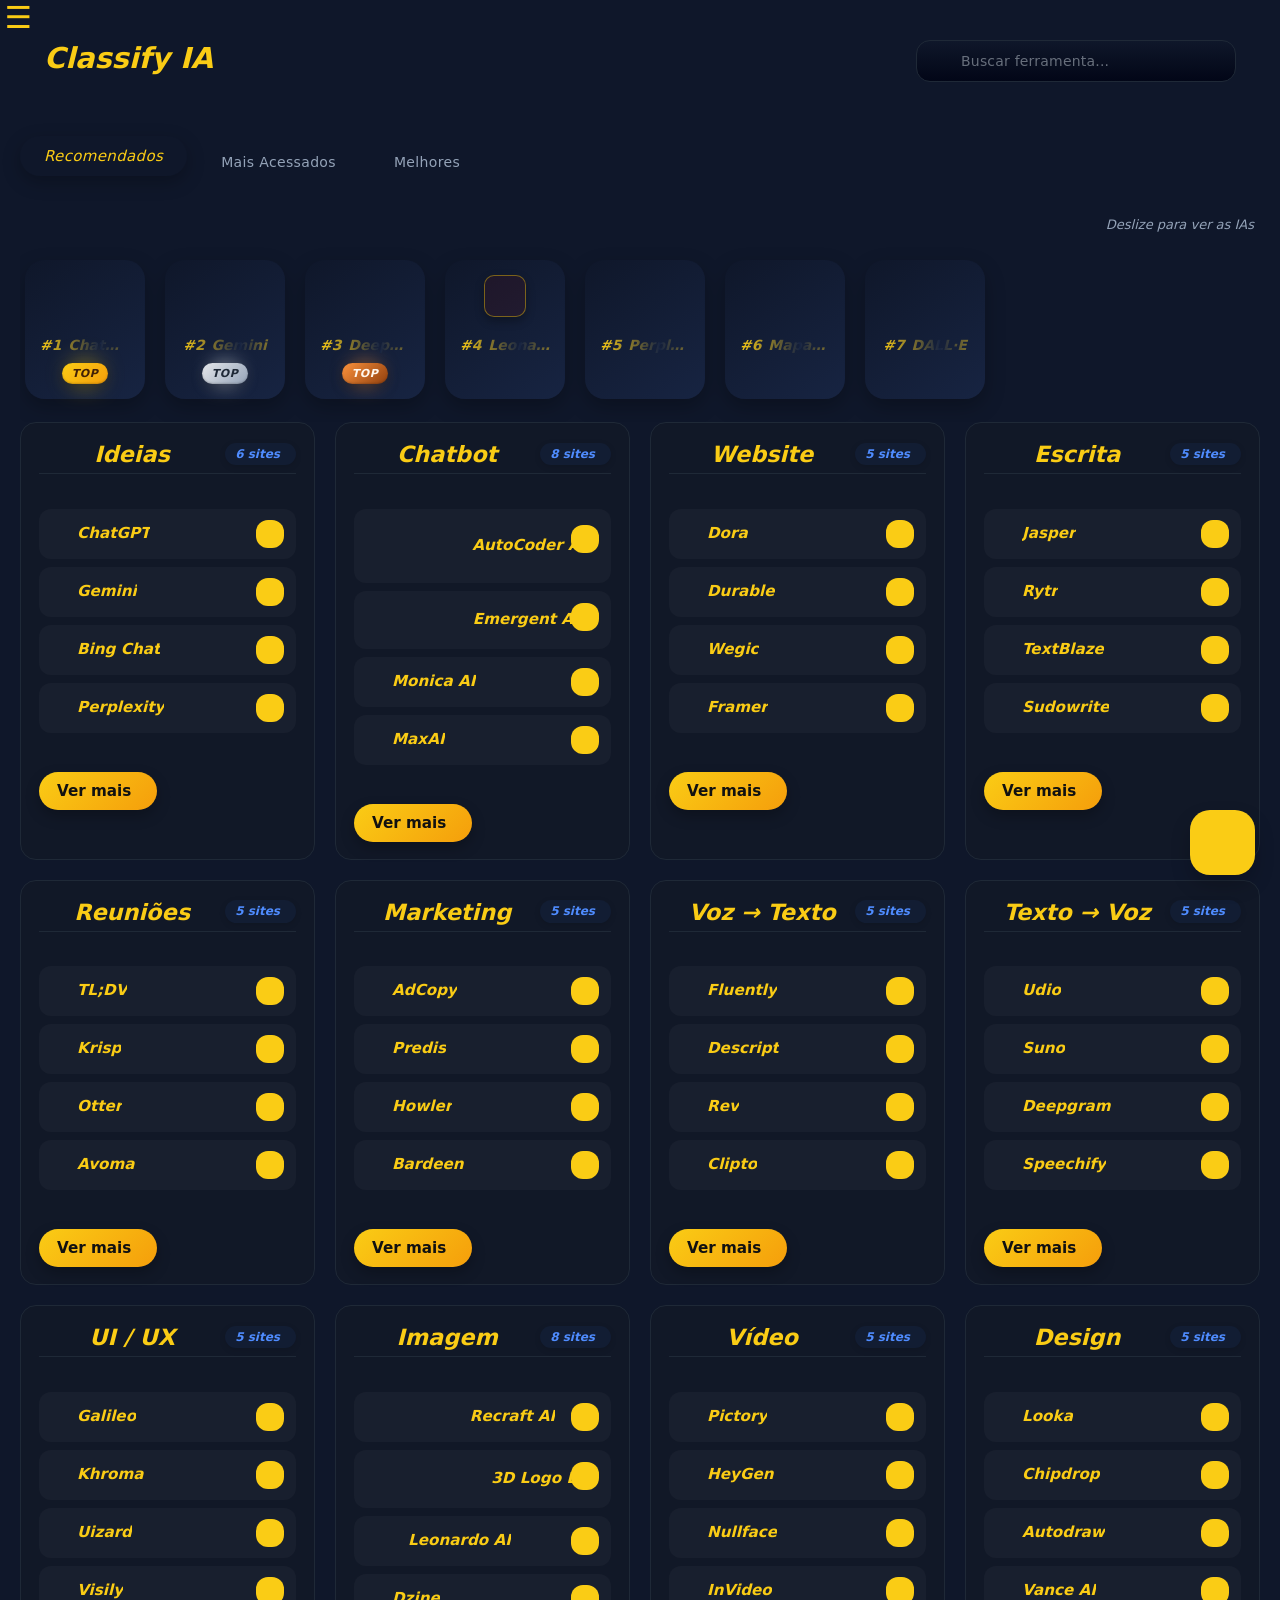
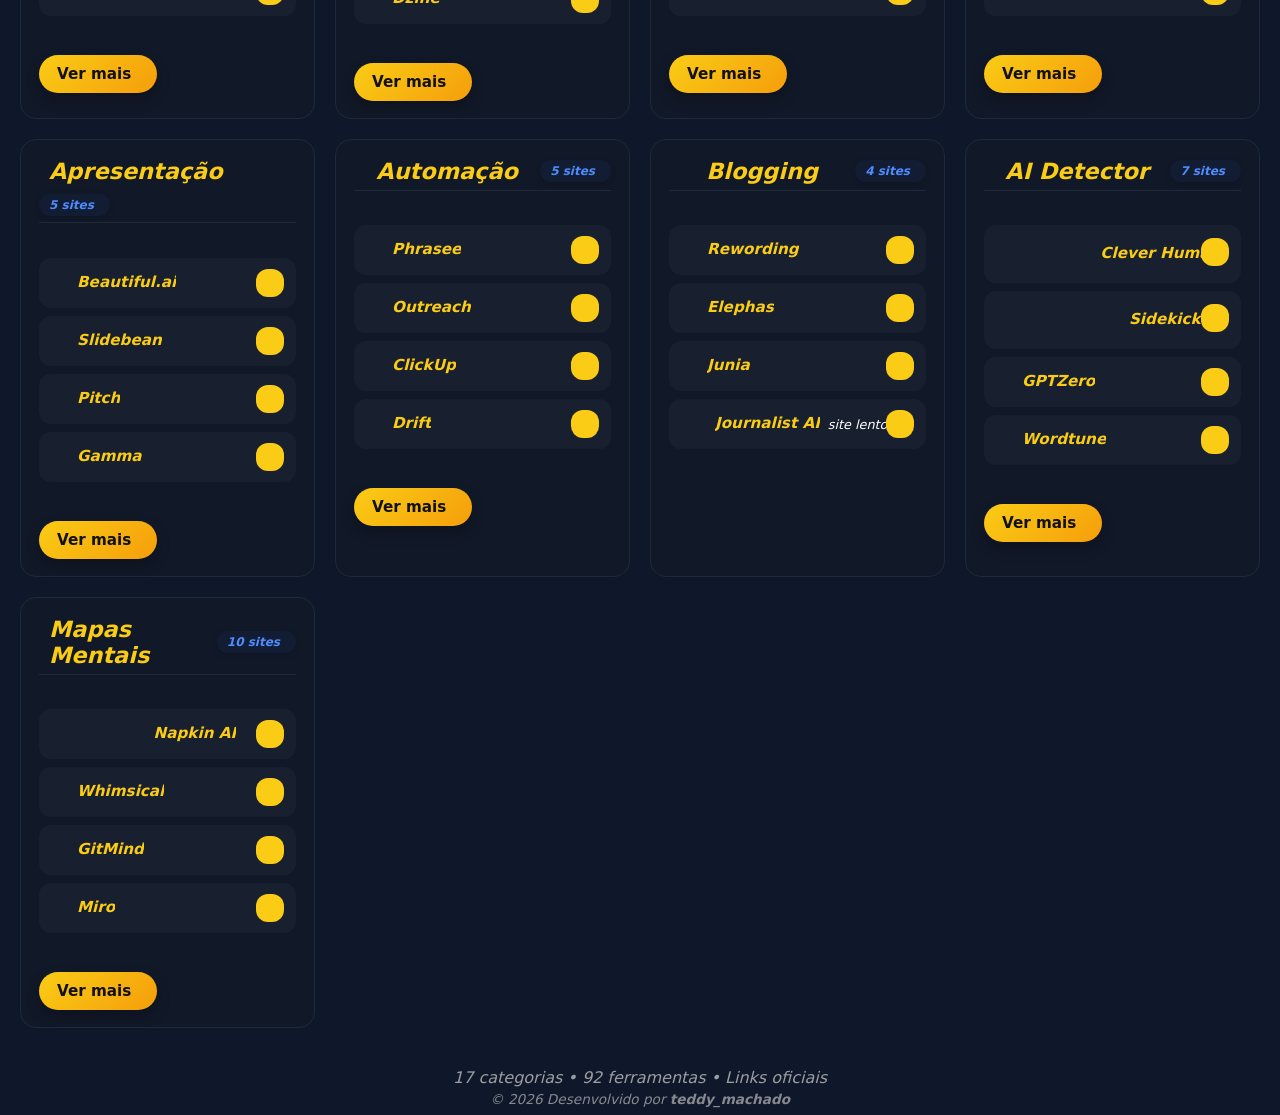
==== commit 9e074269: "er er" ====
--- a/index.html
+++ b/index.html
@@ -206,12 +206,47 @@
       </div>
       <br />
       <!--fim card de tag-->
-<!--prévia--->
-
-
-
-<!--fim prévia-->
-      
+      <!--QR -->
+
+      <script src="https://cdnjs.cloudflare.com/ajax/libs/qrcodejs/1.0.0/qrcode.min.js"></script>
+
+      <button class="qr-float-btn" onclick="toggleQRModal()">
+    <ion-icon name="share-social-outline"></ion-icon>
+</button>
+
+      <div
+        id="qr-overlay"
+        class="qr-overlay"
+        onclick="fecharAoClicarFora(event)"
+      >
+        <div class="qr-panel">
+          <button class="close-x" onclick="toggleQRModal()">&times;</button>
+
+          <div id="login-section" class="login-box">
+            <h3 class="panel-title">Acesso Restrito</h3>
+            <span class="ACESSO">ACESSO SOMENTE ADM</span>
+            <input
+              type="password"
+              id="pass-input"
+              placeholder="0000"
+              maxlength="4"
+              inputmode="numeric"
+              pattern="[0-9]*"
+              oninput="this.value = this.value.replace(/[^0-9]/g, '')"
+            />
+            <button class="unlock-btn" onclick="verificarSenha()">
+              DESBLOQUEAR
+            </button>
+          </div>
+
+          <div id="qr-display" class="qr-scroll-area"></div>
+        </div>
+      </div>
+      <!--FIM DA QR-->
+      <!--prévia--->
+
+      <!--fim prévia-->
+
       <!--explorar Sites-->
       <button
         class="Explorar"
@@ -863,11 +898,11 @@
               src="https://www.google.com/s2/favicons?domain=speechify.com&sz=32"
             /><a href="https://speechify.com" target="_blank">Speechify</a>
           </li>
-        <li>
-  <img
-    src="https://www.google.com/s2/favicons?domain=neuronsinc.com&sz=32"
-  /><a href="https://visualeyes.design" target="_blank">VisualEyes</a>
-</li>
+          <li>
+            <img
+              src="https://www.google.com/s2/favicons?domain=neuronsinc.com&sz=32"
+            /><a href="https://visualeyes.design" target="_blank">VisualEyes</a>
+          </li>
         </ul>
       </div>
 
@@ -1127,7 +1162,6 @@
           <ion-icon name="newspaper-outline"></ion-icon> Blogging <span></span>
         </h2>
         <ul>
-       
           <li>
             <img
               src="https://www.google.com/s2/favicons?domain=rewording.io&sz=32"
@@ -1144,8 +1178,12 @@
             /><a href="https://www.junia.ai" target="_blank">Junia</a>
           </li>
           <li>
-            <img src="Https://i.postimg.cc/65fhv5C3/Picsart-26-02-28-23-59-04-979.png" width="24" height="24" /><a href="#" target="_blank">Journalist AI</a>
-             <span class="status-badge">site lento</span>
+            <img
+              src="Https://i.postimg.cc/65fhv5C3/Picsart-26-02-28-23-59-04-979.png"
+              width="24"
+              height="24"
+            /><a href="#" target="_blank">Journalist AI</a>
+            <span class="status-badge">site lento</span>
           </li>
         </ul>
       </div>
--- a/style.css
+++ b/style.css
@@ -4405,72 +4405,213 @@
 
 /*fim modal e descrição dos lis*/
 
-/* sistema de site fora do ar*/
-
-/* Container principal do item da lista */
-.ia-item {
+/*sistema de QR*/
+
+/* Bloqueio de scroll do fundo */
+body.no-scroll { overflow: hidden; }
+
+/* Botão Flutuante Verde */
+:root {
+    /* Mude aqui para a cor principal do seu sistema */
+    --cor-sistema: var(--tag-ia); 
+    --cor-sistema-dark:var(--accent);
+}
+
+.qr-float-btn {
+    position: fixed;
+    bottom: 25px;
+    right: 25px;
+    width: 65px;
+    height: 65px;
+    
+    /* Cores do Sistema */
+    background: linear-gradient(135deg, var(--cor-sistema), var(--cor-sistema-dark));
+    color: rgb(0, 0, 0);
+    border-radius: 20px; 
+    border: none;
+    cursor: pointer;
+    z-index: 1000;
     display: flex;
     align-items: center;
-    justify-content: space-between;
-    background: #1a1d23; /* Fundo escuro conforme a imagem */
-    padding: 12px 15px;
-    border-radius: 10px;
-    margin-bottom: 10px;
-    list-style: none;
-    border: 1px solid rgba(255, 255, 255, 0.05);
-}
-
-/* Alinhamento da info (ícone, link e badge) */
-.ia-info {
+    justify-content: center;
+    
+    /* Sombra e Efeito Visual */
+    box-shadow: 0 10px 20px rgba(0, 0, 0, 0.2);
+    transition: all 0.3s cubic-bezier(0.175, 0.885, 0.32, 1.275);
+}
+
+/* Tamanho do Ícone */
+.qr-float-btn ion-icon {
+    font-size: 30px; /* Ajuste o tamanho conforme desejar */
+}
+
+/* Interação ao passar o mouse */
+.qr-float-btn:hover {
+    transform: translateY(-5px) scale(1.05);
+    filter: brightness(1.1);
+    box-shadow: 0 15px 25px rgba(0, 0, 0, 0.3);
+}
+
+/* Efeito ao clicar */
+.qr-float-btn:active {
+    transform: scale(0.9);
+}
+/* Modal Overlay */
+.qr-overlay {
+    display: none;
+    position: fixed;
+    inset: 0;
+    background: rgba(10, 15, 25, 0.656);
+    z-index: 1000;
+    align-items: center;
+    justify-content: center;
+    backdrop-filter: blur(10px);
+}
+
+.qr-panel {
+    background: #1a1c24;
+    width: 90%;
+    max-width: 380px;
+    border-radius: 20px;
+    padding: 20px;
+    position: relative;
+    border: 1px solid #333;
+    font-family: sans-serif;
+    color: white;
+}
+
+.close-x {
+    position: absolute;
+    top: 15px; right: 15px;
+    background: none; border: none;
+    color: #666; font-size: 24px; cursor: pointer;
+}
+
+/* Login */
+.login-box {
+    background: #252833;
+    padding: 20px;
+    border-radius: 15px;
+    margin-bottom: 20px;
+    text-align: center;
+}.ACESSO {
+    background-color: #facc15; /* Amarelo Vibrante */
+    color: #000000;            /* Texto Preto */
+    font-size: 11px;
+    font-weight: 800;
+    padding: 4px 12px;
+    border-radius: 6px;
+    text-transform: uppercase;
+    letter-spacing: 1px;
+    display: inline-block;
+    box-shadow: 0 4px 10px rgba(250, 204, 21, 0.3);
+    border: 1px solid rgba(0, 0, 0, 0.1);
+}
+input[type="password"] {
+    width: 100%;
+    padding: 12px;
+    border-radius: 8px;
+    border: 1px solid #444;
+    background: #1a1c24;
+    color: white;
+    text-align: center;
+    margin: 10px 0;
+}
+
+.unlock-btn {
+    width: 100%;
+    padding: 12px;
+    background: #f1c40f;
+    color: #000;
+    font-weight: bold;
+    border: none;
+    border-radius: 8px;
+    cursor: pointer;
+}
+
+/* Card e QR Code */
+.qr-card {
+    background: #252833;
+    border-radius: 15px;
+    padding: 20px;
+    margin-bottom: 15px;
+    display: flex;
+    flex-direction: column;
+    align-items: center;
+}
+
+.qr-name {
+    color: #f1c40f;
+    font-size: 11px;
+    font-weight: bold;
+    margin-bottom: 15px;
+    text-transform: uppercase;
+}
+
+/* Container Mestre do QR */
+.qr-wrapper {
+    background: white;
+    padding: 10px;
+    border-radius: 15px;
+    width: 150px;
+    height: 150px;
+    position: relative;
+    overflow: hidden;
+    display: flex;
+    justify-content: center;
+    align-items: center;
+    cursor: pointer;
+}
+
+/* Interrogação */
+.qr-placeholder {
+    position: absolute;
+    font-size: 80px;
+    font-weight: bold;
+    color: #1a1c24;
+    z-index: 5;
+    transition: opacity 0.3s;
+    pointer-events: none;
+}
+
+/* Mensagem de Aviso */
+.adm-only-msg {
+    position: absolute;
+    inset: 0;
+    background: #f1c40f;
+    color: #000;
     display: flex;
     align-items: center;
-    gap: 12px;
-}
-
-/* Ícone da IA */
-.ia-icon {
-    width: 24px;
-    height: 24px;
-    border-radius: 4px;
-}
-
-/* Link estilizado (Estilo Tome) */
-.ia-link {
-    color: #FFD700; /* Amarelo/Dourado das imagens */
-    text-decoration: none;
+    justify-content: center;
+    text-align: center;
+    font-size: 13px;
     font-weight: bold;
-    font-style: italic; /* Itálico conforme o padrão do seu projeto */
-    font-family: sans-serif;
-    font-size: 16px;
-}
-
-/* Badge "Fora do Ar" */
-.status-badge {
-    background-color: #ff4444; /* Vermelho alerta */
-    color: white;
-    font-size: 10px;
-    font-weight: bold;
-    text-transform: uppercase;
-    padding: 2px 8px;
-    border-radius: 4px;
-    letter-spacing: 0.5px;
-    box-shadow: 0 0 10px rgba(255, 68, 68, 0.3);
-    animation: blink 1.5s infinite; /* Efeito opcional de piscar */
-}
-
-/* Animação suave para o badge */
-@keyframes blink {
-    0% { opacity: 1; }
-    50% { opacity: 0.7; }
-    100% { opacity: 1; }
-}
-
-/* Hover para o item */
-.ia-item:hover {
-    background: #242930;
-    transition: 0.3s;
-}
-/*fim do sistema de site fora do ar*/
+    padding: 15px;
+    z-index: 10;
+    opacity: 0;
+    transform: translateY(100%);
+    transition: all 0.4s ease;
+    pointer-events: none;
+}
+
+/* Estados de Bloqueio */
+.blur-active canvas, .blur-active img {
+    filter: blur(25px);
+    opacity: 0.1;
+}
+
+/* Animação da Mensagem */
+.show-msg .adm-only-msg {
+    opacity: 1;
+    transform: translateY(0);
+}
+
+.show-msg .qr-placeholder { opacity: 0; }
+
+.qr-scroll-area { max-height: 400px; overflow-y: auto; }
+
+/*fim de QR*/
+
 /*prévia*/
 
 
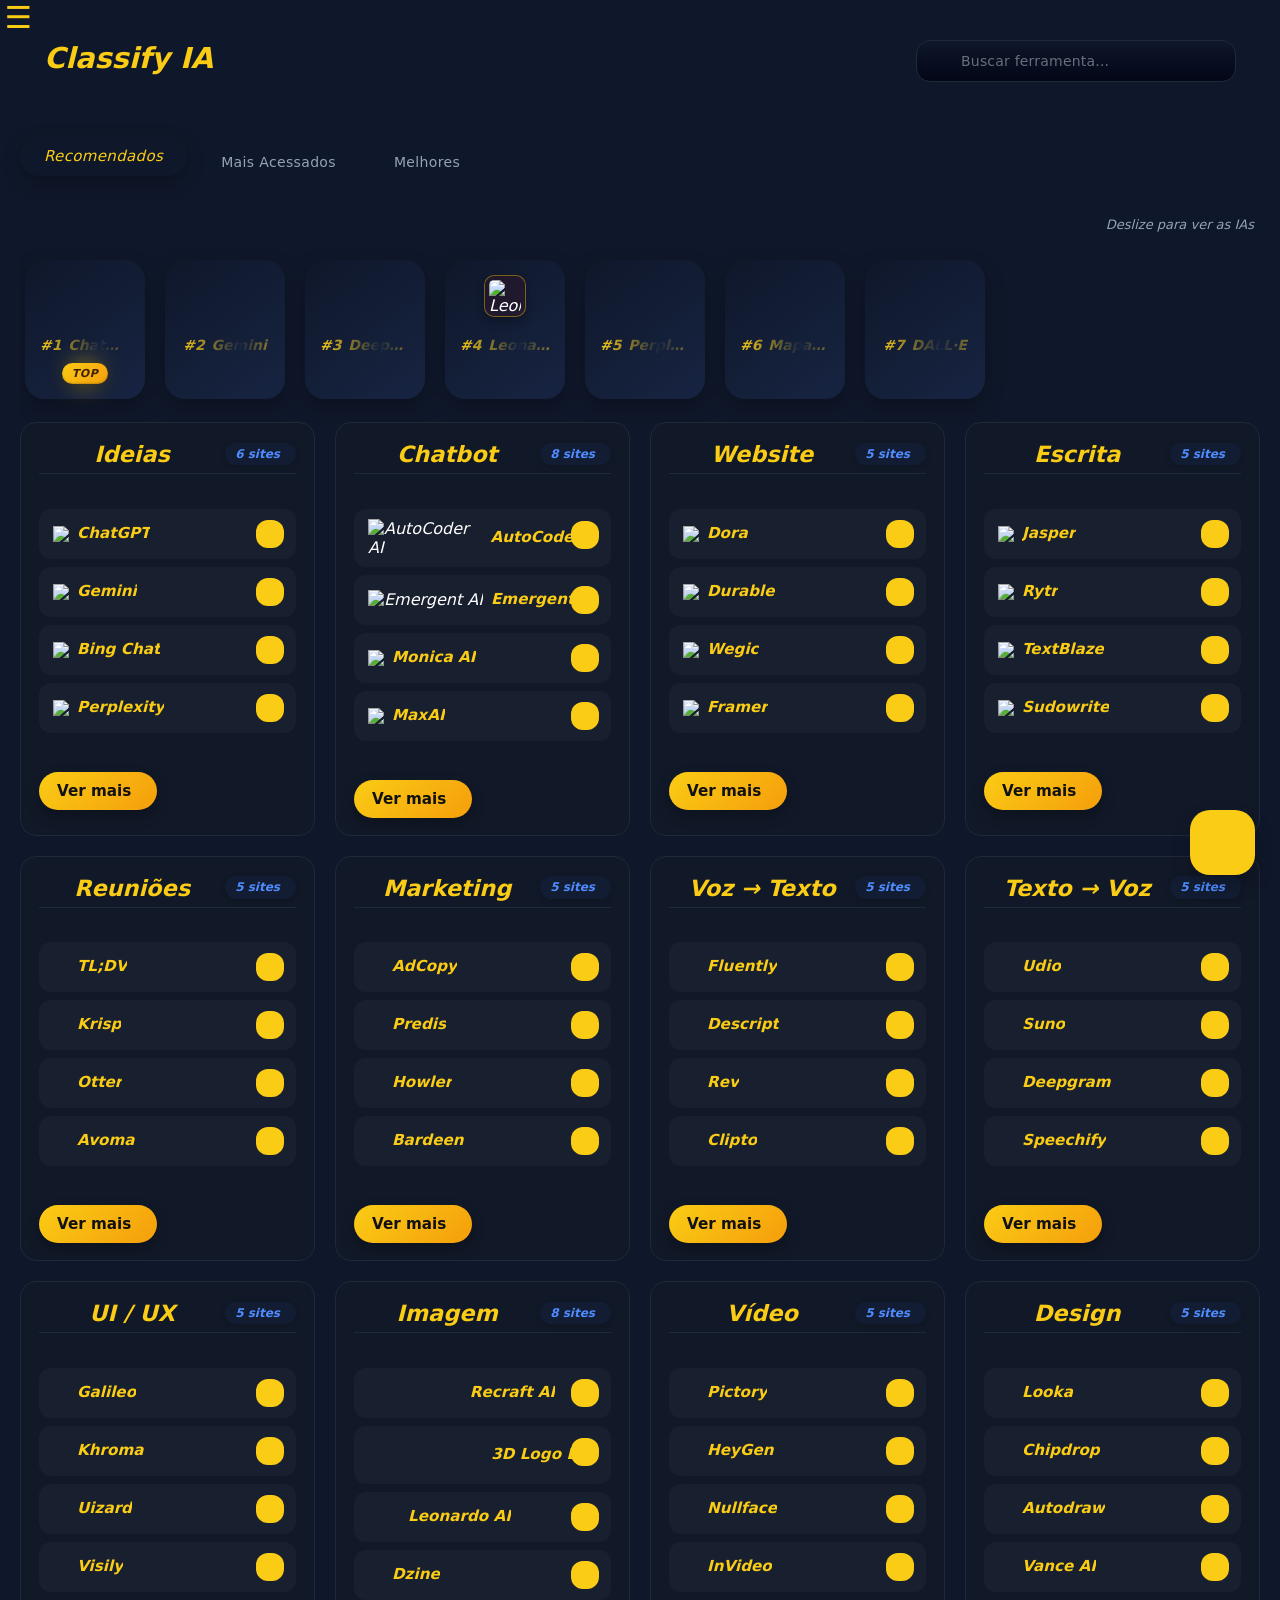
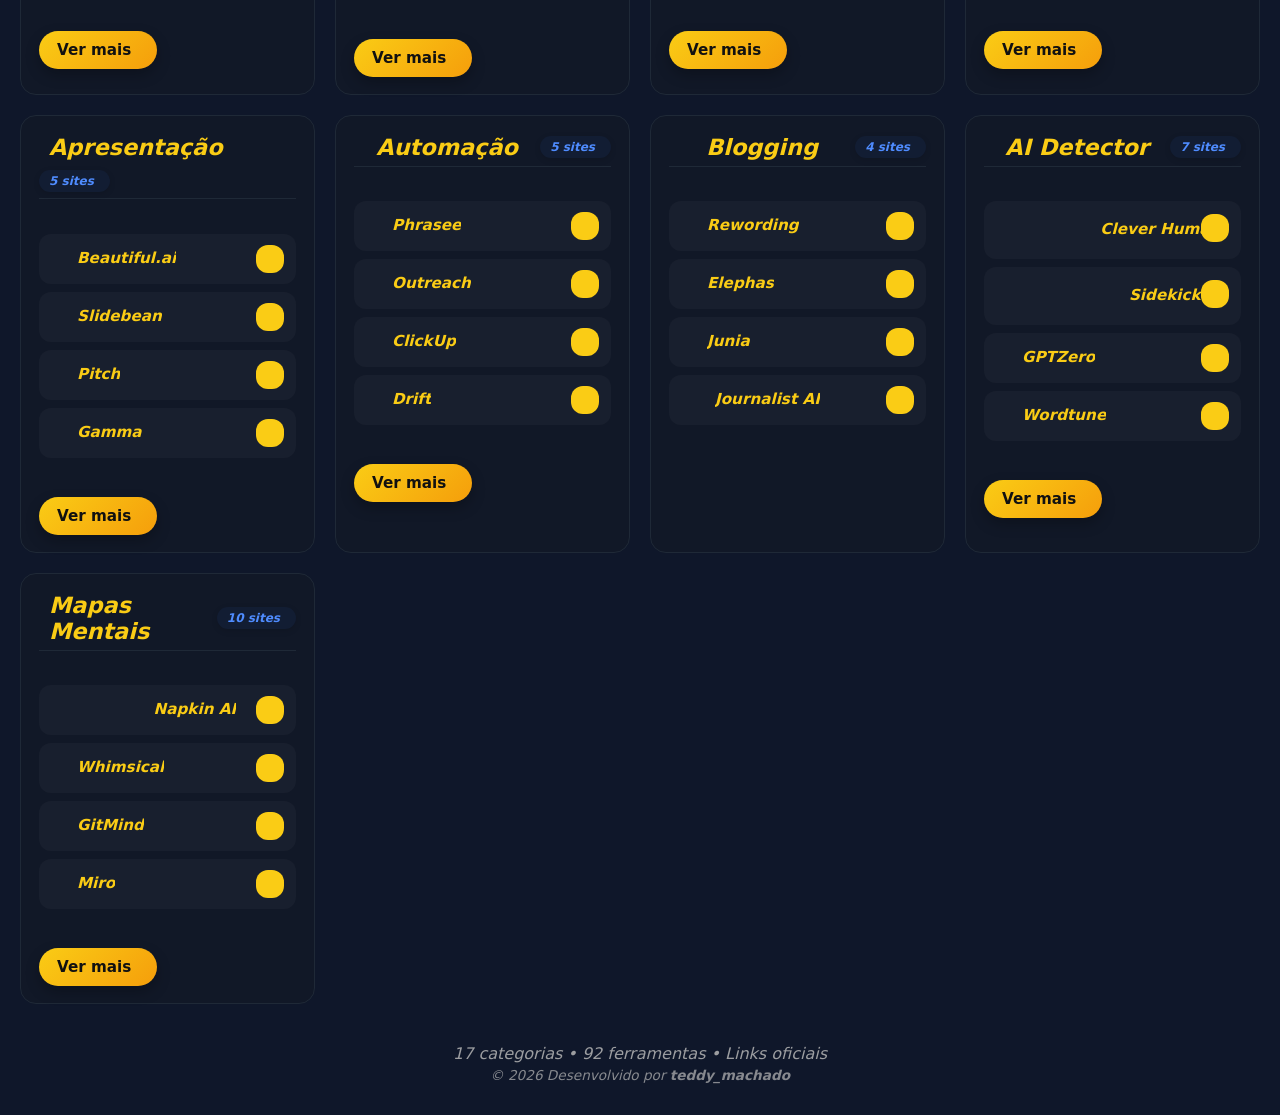
==== commit 678ee9d3: "# Classify_ia  versão do site: v6.13.1 Estável  todas ia em um só lugar versão do controle: 2.1.12 v" ====
--- a/index.html
+++ b/index.html
@@ -211,8 +211,8 @@
       <script src="https://cdnjs.cloudflare.com/ajax/libs/qrcodejs/1.0.0/qrcode.min.js"></script>
 
       <button class="qr-float-btn" onclick="toggleQRModal()">
-    <ion-icon name="share-social-outline"></ion-icon>
-</button>
+        <ion-icon name="share-social-outline"></ion-icon>
+      </button>
 
       <div
         id="qr-overlay"
@@ -243,9 +243,6 @@
         </div>
       </div>
       <!--FIM DA QR-->
-      <!--prévia--->
-
-      <!--fim prévia-->
 
       <!--explorar Sites-->
       <button
@@ -273,14 +270,14 @@
             <ion-icon name="notifications-outline"></ion-icon> Mensagem do
             Sistema
           </h2>
-
+          <span class="ultima">ultima atualização:</span>
+          <p class="datadeatuali">01/03/2026</p>
           <!--divisorias modal da mensagem -->
-
           <div class="divisoirasnoe"></div>
 
           <p id="systemMessageText">
             Bem-vindos à nova atualização do site
-            <span class="v6"> v6.13.0 chegouuu🎉😎</span>😊 Aproveite!
+            <span class="v6"> v6.13.1 chegouuu🎉😎Aproveite!</span>
           </p>
           <br />
           <span
@@ -289,11 +286,11 @@
             de correção de erros que interfiram no funcionamento do site.
             Pedimos a compreensão de todos. data de início 08/02/2026”</span
           >
+        
           <button id="closeModal">Fechar</button>
         </div>
       </div>
-
-      <!--fim do aviso do sistema-->
+      <!----modal de previa -->
       <!--fim SISTEMA DE VERÇÃO-->
       <div class="section">
         <h3 class="segui">segui nós</h3>
@@ -335,7 +332,7 @@
       <div class="app-container">
         <!-- conteúdo -->
         <div class="versaobox">
-          <strong>v 6.13.0 Estável</strong>
+          <strong>v 6.13.1 Estável</strong>
         </div>
       </div>
     </aside>
@@ -1179,11 +1176,12 @@
           </li>
           <li>
             <img
-              src="Https://i.postimg.cc/65fhv5C3/Picsart-26-02-28-23-59-04-979.png"
+              src="https://i.postimg.cc/65fhv5C3/Picsart-26-02-28-23-59-04-979.png"
               width="24"
               height="24"
-            /><a href="#" target="_blank">Journalist AI</a>
-            <span class="status-badge">site lento</span>
+              alt="Icon Journalist AI"
+            />
+            <a href="https://journalist.ai/" target="_blank">Journalist AI</a>
           </li>
         </ul>
       </div>
--- a/style.css
+++ b/style.css
@@ -3973,7 +3973,7 @@
 
 
 .modal {
-  background: #111827;
+  /* Configurações originais mantidas */
   color: #ffffff;
   padding: 24px 26px;
   border-radius: 20px;
@@ -3982,6 +3982,13 @@
   border: 1px solid var(--primary);
   box-shadow: 0 20px 40px var(--shadow-modal);
   animation: modalFade 0.25s ease;
+  background-image: 
+    linear-gradient(rgba(17, 24, 39, 0.8), rgba(17, 24, 39, 0.8)), /* Camada de escurecimento */
+    url("https://i.postimg.cc/4ypXCQ3X/Picsart-26-03-01-13-43-00-022-1.png");
+  background-color: #111827; /* Cor base */
+  background-repeat: no-repeat;
+  background-size: 250px; 
+  background-position: bottom 15px right 15px;
 }
 
 @keyframes modalFade {
@@ -3996,16 +4003,55 @@
   }
 }
 
+/* ultima atualização  */
+ 
+.ultima {
+    color: #999;
+    font-style: italic;
+    font-size: 0.9rem;
+}
+
+.datadeatuali {
+    display: inline;
+    margin-left: 8px;
+    padding-left: 8px;
+    border-left: 2px solid #facc15; /* Linha azul de destaque */
+    color: #444;
+    font-weight: 500;
+}
+
+/*fim ultima atualização  */
 /* TÍTULO */
-.modal h2 {
-  margin-bottom: 12px;
-  font-size: 20px;
+#Mensagemms {
+  display: flex;
+  align-items: center;
+  gap: 12px;
+  color: #facc15;
+  font-family: 'Inter', sans-serif;
+  font-size: 1.4rem;
+  font-weight: 700;
+  margin-bottom: 15px;
+  letter-spacing: -0.02em;
+}
+
+#Mensagemms ion-icon {
+  color: #facc15;
+  font-size: 1.8rem;
+  filter: drop-shadow(0 0 8px rgba(250, 204, 21, 0.4));
+  animation: bell-ring 4s ease-in-out infinite;
+}
+
+@keyframes bell-ring {
+  0%, 100% { transform: rotate(0); }
+  5%, 15%, 25% { transform: rotate(10deg); }
+  10%, 20%, 30% { transform: rotate(-10deg); }
+  35% { transform: rotate(0); }
 }
 
 /* divisorias modal da mensagem */
 
 .divisoirasnoe {
-  background-image: linear-gradient(123deg, #ffffff, #ffffff80 50%);
+  background-image: linear-gradient(123deg, #facc15, #f59e0b 50%);
   padding: 1px 12px;
   border-radius: 32px;
 }
@@ -4020,13 +4066,86 @@
   font-weight: 500;
   text-shadow: 0 1px 2px rgba(0, 0, 0, 0.6);
 }
+/* v6 do modal */
+
+@import url('https://fonts.googleapis.com/css2?family=Inter:wght@900&display=swap');
 
 .v6 {
+  /* Tipografia Robusta para suportar o efeito 3D */
+  font-family: 'Inter', system-ui, sans-serif;
+  font-weight: 900;
+  font-size: 1.5rem;
+  letter-spacing: -0.05em;
+  text-transform: uppercase;
+  display: inline-block;
+  
+  /* Cor Base */
   color: #facc15;
-  font-weight: 600;
-
-}
-
+  
+  /* Ativando a Perspectiva 3D no container pai */
+  transform-style: preserve-3d;
+  perspective: 1000px;
+  
+  /* Animação Contínua 3D e de Brilho */
+  animation: 
+    float3D 6s ease-in-out infinite,
+    glowPulse 3s ease-in-out infinite alternate;
+  
+  /* Prevenção de flickering em alguns navegadores */
+  -webkit-font-smoothing: antialiased;
+}
+
+/* Animação 1: Movimento e Rotação no Espaço 3D */
+@keyframes float3D {
+  0% {
+    transform: rotateX(0deg) rotateY(0deg) translateY(0px) translateZ(0px);
+    text-shadow: 
+      0 1px 0 #f59e0b,
+      0 2px 0 #f59e0b,
+      0 10px 20px rgba(245, 158, 11, 0.5);
+  }
+  25% {
+    transform: rotateX(10deg) rotateY(15deg) translateY(-5px) translateZ(10px);
+    text-shadow: 
+      -1px 1px 0 #f59e0b,
+      -2px 2px 0 #f59e0b,
+      -15px 15px 30px rgba(245, 158, 11, 0.7);
+  }
+  50% {
+    transform: rotateX(0deg) rotateY(0deg) translateY(-8px) translateZ(20px);
+    text-shadow: 
+      0 1px 0 #f59e0b,
+      0 2px 0 #f59e0b,
+      0 20px 40px rgba(245, 158, 11, 0.6);
+  }
+  75% {
+    transform: rotateX(-10deg) rotateY(-15deg) translateY(-5px) translateZ(10px);
+    text-shadow: 
+      1px 1px 0 #f59e0b,
+      2px 2px 0 #f59e0b,
+      15px 15px 30px rgba(245, 158, 11, 0.7);
+  }
+  100% {
+    transform: rotateX(0deg) rotateY(0deg) translateY(0px) translateZ(0px);
+    text-shadow: 
+      0 1px 0 #f59e0b,
+      0 2px 0 #f59e0b,
+      0 10px 20px rgba(245, 158, 11, 0.5);
+  }
+}
+
+/* Animação 2: Pulsação de Brilho Neon (usando #e5ff00 e #facc15) */
+@keyframes glowPulse {
+  0% {
+    filter: drop-shadow(0 0 5px rgba(250, 204, 21, 0.4));
+  }
+  100% {
+    filter: drop-shadow(0 0 15px rgba(229, 255, 0, 0.8))
+            drop-shadow(0 0 5px rgba(250, 204, 21, 0.6));
+  }
+}
+
+/*fim do v6 do modal */
 /* BOTÃO MODAL */
 .modal button {
   margin-top: 18px;
@@ -4407,6 +4526,33 @@
 
 /*sistema de QR*/
 
+/* status do site */
+
+.status-badge {
+    background-color: #ff0000; /* Amarelo clarinho */
+    color: #4300d4;           /* Marrom/Dourado escuro */
+    border: 1px solid #ffffff;
+    padding: 4px 12px;
+    border-radius: 50px;       /* Formato pílula */
+    font-size: 12px;
+    font-weight: 700;
+    text-transform: uppercase;
+    letter-spacing: 0.5px;
+    display: inline-flex;
+    align-items: center;
+    gap: 6px;
+}
+
+/* Adicionando um pontinho de status antes do texto */
+.status-badge::before {
+    content: '';
+    width: 8px;
+    height: 8px;
+    background-color: #eab308;
+    border-radius: 50%;
+}
+
+/*fim do  status do site */
 /* Bloqueio de scroll do fundo */
 body.no-scroll { overflow: hidden; }
 
@@ -4611,8 +4757,3 @@
 .qr-scroll-area { max-height: 400px; overflow-y: auto; }
 
 /*fim de QR*/
-
-/*prévia*/
-
-
-/*fim da prévia*/
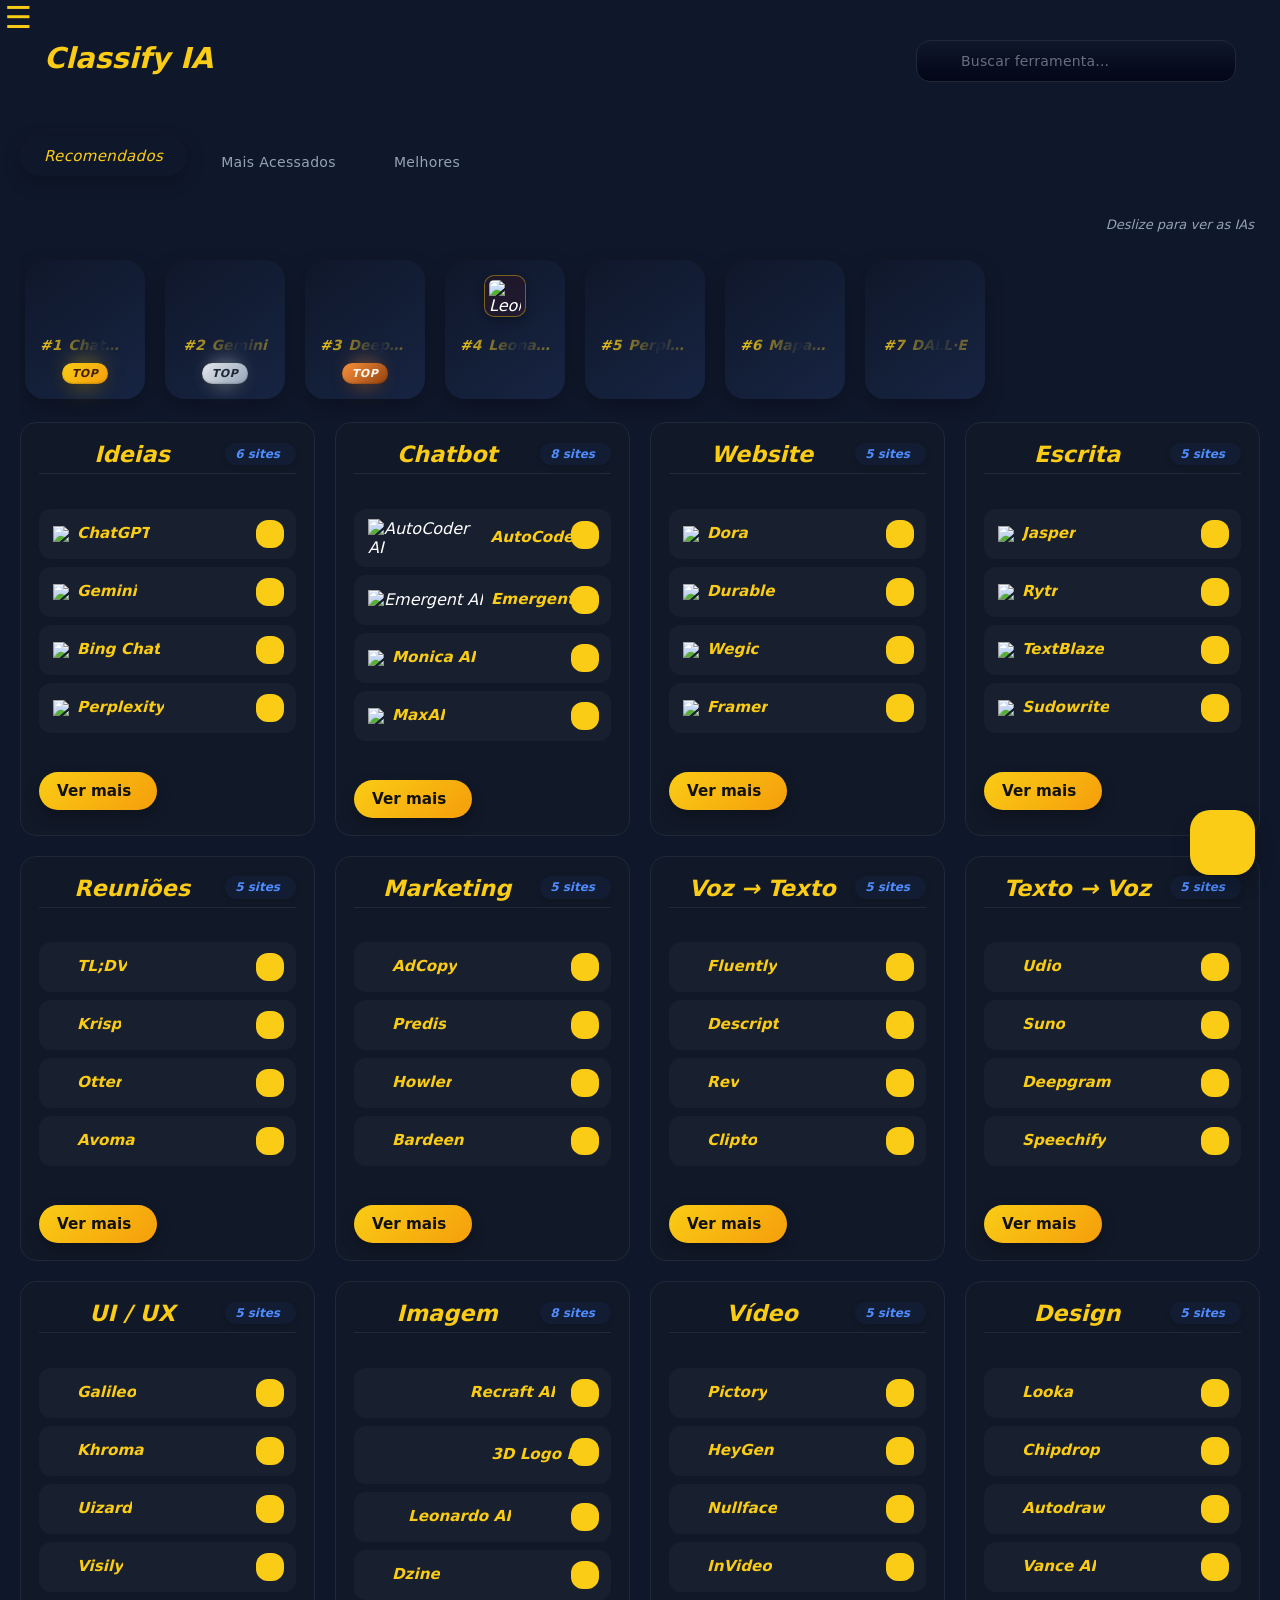
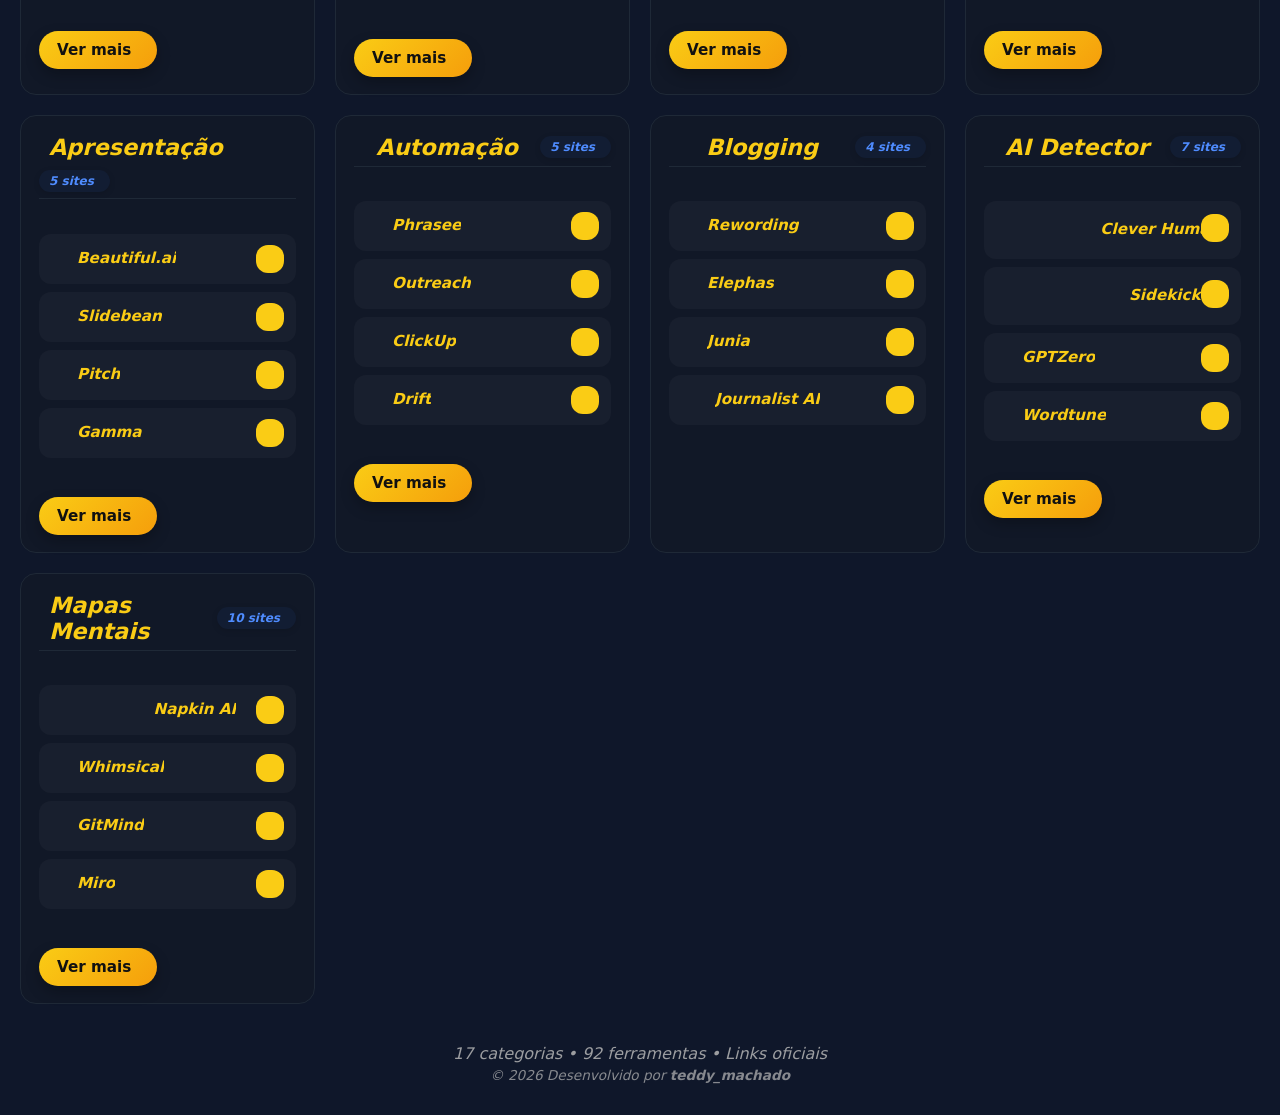
==== commit 2bcb19de: "ere er" ====
--- a/index.html
+++ b/index.html
@@ -14,7 +14,8 @@
       type="module"
       src="https://cdn.jsdelivr.net/npm/ionicons@7.1.2/dist/ionicons/ionicons.esm.js"
     ></script>
-
+<link rel="manifest" href="manifest.json">
+<meta name="theme-color" content="#facc15">
     <script
       nomodule
       src="https://cdn.jsdelivr.net/npm/ionicons@7.1.2/dist/ionicons/ionicons.js"
@@ -52,6 +53,7 @@
     <div id="overlay" class="overlay"></div>
     <!-- SIDEBAR -->
 
+  
     <aside id="sidebar" class="sidebar">
       <button id="closeSidebar" class="close-sidebar">✕</button>
 
@@ -274,10 +276,10 @@
           <p class="datadeatuali">01/03/2026</p>
           <!--divisorias modal da mensagem -->
           <div class="divisoirasnoe"></div>
-
+<button id="installBtn" style="display:none;">Instalar App</button>
           <p id="systemMessageText">
             Bem-vindos à nova atualização do site
-            <span class="v6"> v6.13.1 chegouuu🎉😎Aproveite!</span>
+            <span class="v6"> v6.14.2 chegouuu🎉😎Aproveite!</span>
           </p>
           <br />
           <span
--- a/style.css
+++ b/style.css
@@ -33,12 +33,10 @@
   --overlay: rgba(0, 0, 0, 0.55);
 }
 
-
-
-html, body {
+html,
+body {
   touch-action: manipulation;
 }
-
 
 body {
   margin: 20px;
@@ -55,16 +53,18 @@
   user-select: none;
   -webkit-user-select: none;
   overflow-x: hidden;
-  
-}
-
-
-*, *::before, *::after {
+}
+
+*,
+*::before,
+*::after {
   box-sizing: border-box;
 }
 
 /* Aplicação universal do box-sizing para todos os elementos */
-*, *::before, *::after {
+*,
+*::before,
+*::after {
   box-sizing: inherit;
 }
 
@@ -80,7 +80,6 @@
   padding: 20px 24px;
   text-align: center;
   border-radius: 18px;
-
 }
 
 /* Layout principal */
@@ -91,7 +90,6 @@
   gap: 20px;
   flex-wrap: nowrap;
 }
-
 
 /* Título */
 .title h1 {
@@ -102,10 +100,9 @@
 
 .title p {
   margin: 6px 0 0;
-  font-size: .9rem;
+  font-size: 0.9rem;
   color: var(--muted);
 }
-
 
 /* ================== CONTROLS ================== */
 .controls {
@@ -132,8 +129,6 @@
   gap: 8px;
 }
 
-
-
 /* =====================fim da li/mark========== */
 
 /* ================== MOBILE ================== */
@@ -162,7 +157,6 @@
     font-size: 1rem;
   }
 }
-
 
 input,
 button {
@@ -200,7 +194,6 @@
   font-size: 25px;
   color: #facc15;
 }
-
 
 .search-box input {
   width: 100%;
@@ -238,7 +231,6 @@
   box-shadow: 0 2px 10px rgba(255, 255, 255, 0.08);
 }
 
-
 /* placeholder */
 .search-box input::placeholder {
   color: #94a3b8;
@@ -252,8 +244,8 @@
 }
 
 /* animação do ícone no foco */
-.search-box input:focus+.clear-btn~.icon-search,
-.search-box input:focus~.icon-search {
+.search-box input:focus + .clear-btn ~ .icon-search,
+.search-box input:focus ~ .icon-search {
   color: #e5ff00;
   transform: translateY(-50%) scale(1.15);
 }
@@ -272,8 +264,6 @@
 .search-float.active {
   display: block;
 }
-
-
 
 /* botão limpar */
 .clear-btn {
@@ -288,7 +278,10 @@
   cursor: pointer;
   opacity: 0;
   pointer-events: none;
-  transition: opacity 0.2s ease, transform 0.2s ease, color 0.2s ease;
+  transition:
+    opacity 0.2s ease,
+    transform 0.2s ease,
+    color 0.2s ease;
 }
 
 .clear-btn:hover {
@@ -316,7 +309,6 @@
   border: none;
 }
 
-
 .grid {
   max-width: 1300px;
   margin: auto;
@@ -337,7 +329,6 @@
   flex-direction: column;
   gap: clamp(10px, 2vw, 16px);
 }
-
 
 .badge-new {
   position: absolute;
@@ -351,15 +342,12 @@
   font-weight: 700;
 }
 
-
 .card li {
   display: grid;
   grid-template-columns: auto 1fr auto;
   align-items: center;
   gap: 8px;
 }
-
-
 
 .card h2 {
   margin-top: 0;
@@ -376,7 +364,6 @@
   flex-wrap: wrap;
 }
 
-
 .card span {
   font-size: 0.8rem;
   color: var(--muted);
@@ -402,12 +389,12 @@
 .overlay-bg {
   position: fixed;
   inset: 0;
-  background: rgba(0, 0, 0, .55);
+  background: rgba(0, 0, 0, 0.55);
   backdrop-filter: blur(3px);
   z-index: 900;
   opacity: 0;
   pointer-events: none;
-  transition: .25s;
+  transition: 0.25s;
 }
 
 .overlay-bg.active {
@@ -526,7 +513,7 @@
   border: none;
   background: #ffffff0f;
   backdrop-filter: blur(6px);
-  color: #ffffff;
+  color: #e20606;
   font-size: 1.3rem;
   font-weight: bold;
   font-weight: 500;
@@ -534,11 +521,10 @@
   display: flex;
   align-items: center;
   justify-content: center;
-  box-shadow: 0 8px 20px rgba(0, 0, 0, .45);
-  transition: .25s ease;
+  box-shadow: 0 8px 20px rgba(0, 0, 0, 0.45);
+  transition: 0.25s ease;
   z-index: 10001;
 }
-
 
 /* =========================
    GARANTIA ANTI SCROLL HORIZONTAL
@@ -556,7 +542,6 @@
   transform: scale(1.08) rotate(90deg);
 }
 
-
 /* button de ver mais/menos */
 .ver-mais-btn {
   margin-top: clamp(10px, 2vw, 14px);
@@ -595,10 +580,8 @@
   font-size: 1.2rem;
   transform: translateY(2px);
   /* sempre abaixo */
-  transition: transform .25s ease;
-}
-
-
+  transition: transform 0.25s ease;
+}
 
 .ver-mais-btn:hover {
   transform: translateY(-2px);
@@ -615,7 +598,6 @@
   outline: 2px solid #facc15;
   outline-offset: 3px;
 }
-
 
 /* fim button de ver mais/menos */
 ul {
@@ -623,8 +605,6 @@
   padding: 0;
   margin: 0;
 }
-
-
 
 li {
   display: flex;
@@ -656,7 +636,7 @@
 /* efeito no hover do item */
 li:hover img {
   transform: scale(1.2);
-  box-shadow: 0 4px 12px rgba(0, 0, 0, .35);
+  box-shadow: 0 4px 12px rgba(0, 0, 0, 0.35);
 }
 
 img {
@@ -700,7 +680,7 @@
 
 /* Criamos a linha personalizada (em vez do underline padrão) */
 a::after {
-  content: '';
+  content: "";
   position: absolute;
   bottom: 0;
   left: 50%;
@@ -757,8 +737,8 @@
 }
 
 footer .social span {
-  font-size: .85rem;
-  opacity: .85;
+  font-size: 0.85rem;
+  opacity: 0.85;
 }
 
 footer .social a {
@@ -770,7 +750,7 @@
   width: 18px;
   height: 18px;
   filter: invert(80%);
-  transition: .2s ease;
+  transition: 0.2s ease;
 }
 
 .light footer .social img {
@@ -791,13 +771,13 @@
   background: var(--card);
   color: var(--text);
   padding: 4px 8px;
-  font-size: .7rem;
+  font-size: 0.7rem;
   border-radius: 6px;
   white-space: nowrap;
   opacity: 0;
   pointer-events: none;
   border: 1px solid var(--border);
-  transition: .2s;
+  transition: 0.2s;
 }
 
 .ion-icon {
@@ -825,25 +805,25 @@
   cursor: pointer;
   border-radius: 14px;
   z-index: 999;
-  transition: color 0.25s ease, transform 0.2s ease;
-}
-
+  transition:
+    color 0.25s ease,
+    transform 0.2s ease;
+}
 
 .open-sidebar.hide {
   opacity: 0;
   pointer-events: none;
-  transform: scale(.8);
-}
-
+  transform: scale(0.8);
+}
 
 /* OVERLAY */
 .overlay {
   position: fixed;
   inset: 0;
-  background: rgba(0, 0, 0, .5);
+  background: rgba(0, 0, 0, 0.5);
   opacity: 0;
   pointer-events: none;
-  transition: .35s;
+  transition: 0.35s;
   z-index: 1000;
 }
 
@@ -862,7 +842,7 @@
   background: var(--card);
   color: var(--text);
   padding: 22px 22px 22px 5px;
-  transition: .4s cubic-bezier(.4, 0, .2, 1);
+  transition: 0.4s cubic-bezier(0.4, 0, 0.2, 1);
   z-index: 1001;
 }
 
@@ -874,7 +854,7 @@
 .close-sidebar {
   background: none;
   border: none;
-  color: var(--text);
+  color: #facc15;
   font-size: 1.2rem;
   cursor: pointer;
   float: right;
@@ -883,19 +863,17 @@
 /* TEXTO */
 .about-text {
   color: #fff;
-  font-size: .92rem;
+  font-size: 0.92rem;
   line-height: 1.6;
   margin-bottom: 20px;
   padding-left: 12px;
   border-left: 3px solid var(--accent);
-  opacity: .9;
-}
-
+  opacity: 0.9;
+}
 
 .section {
   margin-bottom: 18px;
 }
-
 
 html.light .idea-card {
   background: rgba(0, 0, 0, 0.05);
@@ -918,7 +896,6 @@
 html.light .idea-header img {
   filter: invert(0);
 }
-
 
 /* CRIADOR */
 .creator span {
@@ -958,7 +935,6 @@
   border-radius: 18px;
 }
 
-
 .socials a:hover {
   transform: translateY(-3px);
   background: var(--accent);
@@ -972,8 +948,6 @@
 html.light .socials img {
   filter: invert(0);
 }
-
-
 
 /*botão de ou/sepreferir */
 #ou {
@@ -1049,14 +1023,14 @@
   right: 0;
 
   text-align: center;
-  font-size: .7rem;
+  font-size: 0.7rem;
   color: var(--muted);
-  opacity: .85;
+  opacity: 0.85;
 }
 
 .app-version strong {
   display: block;
-  font-size: .8rem;
+  font-size: 0.8rem;
   color: var(--accent);
   font-weight: 600;
 }
@@ -1068,13 +1042,13 @@
   left: 0;
   right: 0;
   text-align: center;
-  font-size: .7rem;
-  opacity: .85;
+  font-size: 0.7rem;
+  opacity: 0.85;
 }
 
 .versaobox strong {
   display: block;
-  font-size: .8rem;
+  font-size: 0.8rem;
   color: var(--accent);
   font-weight: 600;
 }
@@ -1094,8 +1068,6 @@
   letter-spacing: 1px;
 }
 
-
-
 /* HOVER */
 .update-info-btn:hover {
   transform: translateY(-1px);
@@ -1107,16 +1079,15 @@
   transform: scale(0.96);
 }
 
-
 /* MODAL */
 .update-info-modal {
   position: fixed;
   inset: 0;
-  background: rgba(0, 0, 0, .55);
+  background: rgba(0, 0, 0, 0.55);
   backdrop-filter: blur(4px);
   opacity: 0;
   pointer-events: none;
-  transition: .3s;
+  transition: 0.3s;
   z-index: 9999;
 }
 
@@ -1169,7 +1140,7 @@
 .update-list li {
   position: relative;
   padding: 10px 12px 10px 34px;
-  font-size: .8rem;
+  font-size: 0.8rem;
   color: var(--text);
   border: 1px solid var(--border);
   border-radius: 12px;
@@ -1199,8 +1170,6 @@
   margin: 24px 0;
 }
 
-
-
 /* ===============================
    🧩 Badge responsivo e seguro
    =============================== */
@@ -1268,10 +1237,9 @@
   padding: 18px;
 }
 
-
 /* hover */
 .card h2 span:hover {
-  background: rgba(79, 140, 255, .2);
+  background: rgba(79, 140, 255, 0.2);
   transform: translateY(-1px);
 }
 
@@ -1288,7 +1256,6 @@
   flex: 0 0 auto;
   /* ❌ não deixa esticar */
 }
-
 
 /* icon de compartilhar */
 .share-btn {
@@ -1342,9 +1309,12 @@
   position: relative;
 }
 
+
+
 .side-overlay {
   position: absolute;
   inset: 0;
+  opacity: 0.90;
   background: #facc15;
   display: flex;
   align-items: center;
@@ -1352,9 +1322,7 @@
   transform: translateX(101%);
   transition: transform 0.4s cubic-bezier(0.16, 1, 0.3, 1);
   padding: 0 10px;
-
-}
-
+}
 
 /* Scroll Wrapper */
 .social-scroll-wrapper {
@@ -1471,14 +1439,14 @@
 .share-lock-card {
   position: fixed;
   /* 🔥 acima de tudo */
-  background: linear-gradient(180deg, #123B40, #296573);
+  background: linear-gradient(180deg, #123b40, #296573);
   color: #e5e7eb;
 
   width: 170px;
   padding: 10px 12px;
   border-radius: 12px;
 
-  border: 1px solid rgba(255, 255, 255, .08);
+  border: 1px solid rgba(255, 255, 255, 0.08);
   box-shadow: 0 12px 30px #ffffff3d;
 
   font-size: 11px;
@@ -1489,7 +1457,7 @@
   pointer-events: none;
   /* não bloqueia clique da página */
 
-  animation: miniGlobalIn .22s ease forwards;
+  animation: miniGlobalIn 0.22s ease forwards;
 }
 
 .share-lock-card img {
@@ -1510,7 +1478,7 @@
 @keyframes miniGlobalIn {
   from {
     opacity: 0;
-    transform: translateY(-6px) scale(.92);
+    transform: translateY(-6px) scale(0.92);
   }
 
   to {
@@ -1518,8 +1486,6 @@
     transform: translateY(0) scale(1);
   }
 }
-
-
 
 /*fim bloqueia compartilha */
 /* painel de compartilhar */
@@ -1583,7 +1549,6 @@
 .btn-close-overlay ion-icon {
   font-size: 1.4rem;
   --ionicon-stroke-width: 45px;
-
 }
 
 /* Painel Amarelo que abre ao clicar */
@@ -1683,7 +1648,6 @@
   font-size: 1.3rem;
   transition: 0.2s;
 }
-
 
 /*fim card de aviso */
 /* H4 */
@@ -1759,9 +1723,6 @@
   color: var(--ia-badge-icon-color);
 }
 
-
-
-
 /* ÍCONE */
 .ia-list img {
   width: 18px;
@@ -1780,7 +1741,9 @@
   border-radius: 4px;
   font-weight: bold;
   text-decoration: none;
-  animation: highlight-swipe 0.5s forwards ease-out, mark-glow 2s infinite;
+  animation:
+    highlight-swipe 0.5s forwards ease-out,
+    mark-glow 2s infinite;
 }
 
 @keyframes highlight-swipe {
@@ -1791,8 +1754,13 @@
 }
 
 @keyframes mark-glow {
-  0%, 100% { box-shadow: 0 0 5px rgba(250, 204, 21, 0.2); }
-  50% { box-shadow: 0 0 15px rgba(250, 204, 21, 0.6); }
+  0%,
+  100% {
+    box-shadow: 0 0 5px rgba(250, 204, 21, 0.2);
+  }
+  50% {
+    box-shadow: 0 0 15px rgba(250, 204, 21, 0.6);
+  }
 }
 
 /* Container do item (li) ajustado para o botão de compartilhar */
@@ -1874,7 +1842,7 @@
 .modal-news {
   position: fixed;
   inset: 0;
-  background: rgba(0, 0, 0, .6);
+  background: rgba(0, 0, 0, 0.6);
   backdrop-filter: blur(6px);
   display: none;
   align-items: center;
@@ -1885,7 +1853,7 @@
 
 .modal-news.active {
   display: flex;
-  animation: fadeIn .3s ease;
+  animation: fadeIn 0.3s ease;
 }
 
 /* ================= MODAL BOX ================= */
@@ -1896,9 +1864,9 @@
   width: 100%;
   max-width: 420px;
   position: relative;
-  box-shadow: 0 25px 60px rgba(0, 0, 0, .6);
-  border: 1px solid rgba(250, 204, 21, .25);
-  animation: slideUp .35s ease;
+  box-shadow: 0 25px 60px rgba(0, 0, 0, 0.6);
+  border: 1px solid rgba(250, 204, 21, 0.25);
+  animation: slideUp 0.35s ease;
 }
 
 /* ================= TÍTULO ================= */
@@ -1970,32 +1938,25 @@
   animation: swing 0.6s ease-in-out;
 }
 
-
 /* fim do iocne  */
 /* ================= BOTÃO FECHAR ================= */
 .close-modal {
   position: absolute;
   top: 14px;
   right: 14px;
-
-  background: rgba(255, 255, 255, .06);
   border: none;
   color: #c52323;
   font-size: 1.1rem;
-
   width: 32px;
   height: 32px;
   border-radius: 50%;
   cursor: pointer;
-  transition: .25s;
-
-  /* 👇 centraliza o X perfeitamente */
+  transition: 0.25s;
   display: flex;
   align-items: center;
   justify-content: center;
   line-height: 1;
 }
-
 
 .close-modal:hover {
   background: #facc15;
@@ -2016,14 +1977,13 @@
 }
 
 .scroll-area::-webkit-scrollbar-track {
-  background: rgba(255, 255, 255, .05);
+  background: rgba(255, 255, 255, 0.05);
 }
 
 .scroll-area::-webkit-scrollbar-thumb {
   background: #facc15;
   border-radius: 10px;
 }
-
 
 /*NOTIFICAÇÃO*/
 /* Botão Fechar do Toast */
@@ -2180,20 +2140,18 @@
   user-select: none;
 
   transition:
-    color .35s ease,
-    border-color .35s ease,
-    background .35s ease,
-    transform .25s ease,
-    box-shadow .25s ease;
+    color 0.35s ease,
+    border-color 0.35s ease,
+    background 0.35s ease,
+    transform 0.25s ease,
+    box-shadow 0.25s ease;
 }
 
 .tab-btn.active {
   color: var(--accent);
   border-color: var(--accent);
 
-  background: color-mix(in srgb,
-      var(--accent) 12%,
-      var(--glass));
+  background: color-mix(in srgb, var(--accent) 12%, var(--glass));
 
   box-shadow: 0 6px 18px rgba(0, 0, 0, 0.25);
   transform: translateY(-3px);
@@ -2202,7 +2160,6 @@
 .tab-btn.active::after {
   width: 75%;
 }
-
 
 @media (max-width: 600px) {
   .tabs-header {
@@ -2230,7 +2187,7 @@
 }
 
 .tab-btn:hover::before {
-  opacity: .18;
+  opacity: 0.18;
   transform: translateX(140%);
 }
 
@@ -2249,7 +2206,7 @@
 }
 
 .tab-btn.active::after {
-  opacity: .6;
+  opacity: 0.6;
 }
 
 /* ================= UNDERLINE FLUÍDO ================= */
@@ -2272,9 +2229,8 @@
 
 /* ================= CLICK ================= */
 .tab-btn:active {
-  transform: scale(.95);
-}
-
+  transform: scale(0.95);
+}
 
 /* --- Conteúdo e Carrossel --- */
 .tab-content {
@@ -2282,10 +2238,7 @@
 
   animation: focusIn 0.5s cubic-bezier(0.22, 1, 0.36, 1);
   will-change: filter, transform, opacity;
-
-}
-
-
+}
 
 /* icone com animação */
 
@@ -2302,7 +2255,6 @@
     transform: scale(1);
   }
 }
-
 
 /*fim icone com animação */
 .tab-content.active {
@@ -2342,7 +2294,9 @@
   border-radius: 20px;
   background: linear-gradient(145deg, #0f172a, #172442);
   box-shadow: 0 8px 20px rgba(0, 0, 0, 0.25);
-  transition: transform 0.3s ease, box-shadow 0.3s ease;
+  transition:
+    transform 0.3s ease,
+    box-shadow 0.3s ease;
   transform-style: preserve-3d;
   cursor: pointer;
 }
@@ -2402,11 +2356,7 @@
   /* Garante que o width 100% funcione */
 
   /* 👇 EFEITO COBRA (GRADIENTE ANIMADO) */
-  background: linear-gradient(90deg,
-      #facc15,
-      #172442,
-      #facc15,
-      #ffffff);
+  background: linear-gradient(90deg, #facc15, #172442, #facc15, #ffffff);
   background-size: 200% auto;
   -webkit-background-clip: text;
   background-clip: text;
@@ -2469,7 +2419,7 @@
   padding: 4px 10px;
   font-size: 11px;
   font-weight: 700;
-  letter-spacing: .5px;
+  letter-spacing: 0.5px;
   text-transform: uppercase;
 
   color: #1f2937;
@@ -2477,8 +2427,8 @@
   user-select: none;
 
   box-shadow:
-    0 4px 12px rgba(0, 0, 0, .25),
-    inset 0 -1px 2px rgba(0, 0, 0, .2);
+    0 4px 12px rgba(0, 0, 0, 0.25),
+    inset 0 -1px 2px rgba(0, 0, 0, 0.2);
 }
 
 /* 🥇 OURO */
@@ -2492,7 +2442,7 @@
   position: absolute;
   inset: -6px;
   border-radius: 999px;
-  background: radial-gradient(circle, rgba(250, 204, 21, .6), transparent 70%);
+  background: radial-gradient(circle, rgba(250, 204, 21, 0.6), transparent 70%);
   filter: blur(10px);
   z-index: -1;
 }
@@ -2508,7 +2458,11 @@
   position: absolute;
   inset: -6px;
   border-radius: 999px;
-  background: radial-gradient(circle, rgba(226, 232, 240, .6), transparent 70%);
+  background: radial-gradient(
+    circle,
+    rgba(226, 232, 240, 0.6),
+    transparent 70%
+  );
   filter: blur(8px);
   z-index: -1;
 }
@@ -2524,7 +2478,7 @@
   position: absolute;
   inset: -6px;
   border-radius: 999px;
-  background: radial-gradient(circle, rgba(251, 146, 60, .6), transparent 70%);
+  background: radial-gradient(circle, rgba(251, 146, 60, 0.6), transparent 70%);
   filter: blur(8px);
   z-index: -1;
 }
@@ -2535,8 +2489,8 @@
 
 @keyframes goldPulse {
   0% {
-    transform: scale(.95);
-    opacity: .85;
+    transform: scale(0.95);
+    opacity: 0.85;
   }
 
   50% {
@@ -2545,8 +2499,8 @@
   }
 
   100% {
-    transform: scale(.95);
-    opacity: .85;
+    transform: scale(0.95);
+    opacity: 0.85;
   }
 }
 
@@ -2575,7 +2529,7 @@
 @keyframes slideArrow {
   0% {
     transform: translateX(0);
-    opacity: .5;
+    opacity: 0.5;
   }
 
   50% {
@@ -2585,7 +2539,7 @@
 
   100% {
     transform: translateX(0);
-    opacity: .5;
+    opacity: 0.5;
   }
 }
 
@@ -2645,7 +2599,6 @@
 .badge-new-ia-count ion-icon {
   font-size: 14px;
 }
-
 
 /*fim sisteam de ia nova para divs */
 /* Botão */
@@ -2666,7 +2619,7 @@
 .modal-overlay {
   position: fixed;
   inset: 0;
-  background: rgba(0, 0, 0, .65);
+  background: rgba(0, 0, 0, 0.65);
   display: none;
   align-items: center;
   justify-content: center;
@@ -2689,7 +2642,7 @@
   position: absolute;
   top: -4px;
   right: -6px;
-  background: transparent;
+  background: #111827;
   border: 0;
   outline: none;
   box-shadow: none;
@@ -2699,7 +2652,6 @@
   padding: 0;
 }
 
-
 /* Conteúdo */
 h2 {
   display: flex;
@@ -2708,7 +2660,6 @@
   font-size: 22px;
 }
 
-
 .news-list {
   list-style: none;
   display: flex;
@@ -2720,7 +2671,7 @@
   display: flex;
   align-items: center;
   gap: 10px;
-  background: rgba(255, 255, 255, .04);
+  background: rgba(255, 255, 255, 0.04);
   padding: 10px 12px;
   border-radius: 8px;
 }
@@ -2731,7 +2682,6 @@
 }
 
 /* button recomendação */
-
 
 /* SISTEMA DE VERÇÃO */
 /* Botão de abrir notas de atualização */
@@ -2750,7 +2700,9 @@
   font-weight: 700;
   cursor: pointer;
   position: absolute;
-  transition: filter 0.3s, transform 0.2s;
+  transition:
+    filter 0.3s,
+    transform 0.2s;
   bottom: -35%;
   width: 99%;
   position: relative;
@@ -2854,11 +2806,10 @@
   font-style: normal;
 }
 
-
 .btn-close-update-card {
   position: absolute;
   top: 15px;
-  color: #ffffff;
+  color: #facc15;
   right: 15px;
   background: transparent !important;
   border: none;
@@ -2895,13 +2846,12 @@
   border-radius: 10px;
 }
 
-
 /* sisteam de logs do js card */
 /* --- Overlay e Modal (Usando sua base) --- */
 .modal-news {
   position: fixed;
   inset: 0;
-  background: rgba(0, 0, 0, .7);
+  background: rgba(0, 0, 0, 0.7);
   backdrop-filter: blur(8px);
   display: none;
   align-items: center;
@@ -2916,7 +2866,7 @@
 
 .update-card-main {
   background: var(--card);
- 
+
   border: 1px solid #facc15;
   padding: 25px;
   border-radius: 20px;
@@ -2946,7 +2896,6 @@
   cursor: pointer;
   color: var(--muted);
   transition: 0.3s;
-
 }
 
 /* Esconde a barra de scroll no Chrome, Safari e Opera */
@@ -2965,7 +2914,9 @@
 .tab-trigger ion-icon {
   font-size: 1.2rem;
   color: #ffffff;
-  transition: transform 0.2s ease, color 0.3s ease;
+  transition:
+    transform 0.2s ease,
+    color 0.3s ease;
 }
 
 .tab-trigger:hover ion-icon {
@@ -2985,7 +2936,6 @@
   overflow-y: auto;
   padding-right: 8px;
   margin-bottom: 20px;
-
 }
 
 .update-items-list {
@@ -2995,7 +2945,6 @@
   display: flex;
   flex-direction: column;
   gap: 10px;
-
 }
 
 .update-items-list li {
@@ -3080,7 +3029,8 @@
 /* ==========================================================================
    2. ESTRUTURA DOS MODAIS (OVERLAYS)
    ========================================================================== */
-.modal-news, .modal-tags-overlay {
+.modal-news,
+.modal-tags-overlay {
   position: fixed;
   inset: 0;
   z-index: 10000;
@@ -3094,7 +3044,8 @@
   padding: 20px;
 }
 
-.modal-news.active, .modal-tags-overlay.active {
+.modal-news.active,
+.modal-tags-overlay.active {
   display: flex;
   background-color: #0000003d;
   animation: fadeIn 0.3s ease-out;
@@ -3103,7 +3054,6 @@
 /* ==========================================================================
    3. O CARD PRINCIPAL (DESIGN PREMIUM)
    ========================================================================== */
-
 
 /* ==========================================================================
    4. SISTEMA DE ABAS (TABS)
@@ -3228,7 +3178,6 @@
   color: var(--text-primary);
   line-height: 1.5;
 }
-
 
 /* ==========================================================================
    2. ESTRUTURA DOS MODAIS (NOTAS E TAGS)
@@ -3286,8 +3235,7 @@
   letter-spacing: 1px;
   margin-bottom: 20px;
   display: block;
-  font-family: 'Inter', sans-serif;
-
+  font-family: "Inter", sans-serif;
 }
 
 .update-items-wrapper,
@@ -3337,7 +3285,6 @@
   background-color: rgba(200, 200, 200, 0.8);
 }
 
-
 /* ==========================================================================
    4. NAVEGAÇÃO POR ABAS (TABS)
    ========================================================================== */
@@ -3476,10 +3423,15 @@
   border-radius: 14px;
   font-weight: 800;
   cursor: pointer;
-  transition: transform 0.2s ease, box-shadow 0.2s ease, background 0.2s ease;
+  transition:
+    transform 0.2s ease,
+    box-shadow 0.2s ease,
+    background 0.2s ease;
 
   /* Sombra inicial 3D */
-  box-shadow: 0 6px 10px rgba(0, 0, 0, 0.25), 0 12px 20px rgba(0, 0, 0, 0.15);
+  box-shadow:
+    0 6px 10px rgba(0, 0, 0, 0.25),
+    0 12px 20px rgba(0, 0, 0, 0.15);
   margin-bottom: 10px;
 }
 
@@ -3488,13 +3440,17 @@
   transform: translateY(-4px);
 
   /* Sombra mais intensa */
-  box-shadow: 0 10px 14px rgba(0, 0, 0, 0.35), 0 18px 24px rgba(0, 0, 0, 0.25);
+  box-shadow:
+    0 10px 14px rgba(0, 0, 0, 0.35),
+    0 18px 24px rgba(0, 0, 0, 0.25);
 }
 
 .btn-confirm-update:active {
   /* Botão "pressionado" */
   transform: translateY(2px);
-  box-shadow: 0 4px 6px rgba(0, 0, 0, 0.2), 0 8px 12px rgba(0, 0, 0, 0.15);
+  box-shadow:
+    0 4px 6px rgba(0, 0, 0, 0.2),
+    0 8px 12px rgba(0, 0, 0, 0.15);
 }
 
 .btn-info-tags {
@@ -3533,9 +3489,10 @@
 .btn-info-tags:active {
   /* Botão "pressionado" */
   transform: translateY(2px);
-  box-shadow: 0 4px 6px rgba(0, 0, 0, 0.2), 0 8px 12px rgba(0, 0, 0, 0.15);
-}
-
+  box-shadow:
+    0 4px 6px rgba(0, 0, 0, 0.2),
+    0 8px 12px rgba(0, 0, 0, 0.15);
+}
 
 .btn-registry-close {
   /* Posicionamento */
@@ -3654,7 +3611,6 @@
   /* cor mais escura ao clicar */
 }
 
-
 .btn-tags-entendido {
   cursor: pointer;
   background: linear-gradient(135deg, #facc15, #f59e0b);
@@ -3687,7 +3643,7 @@
 
 /*letra da GlossáriodeTags */
 #GlossáriodeTags {
-  font-family: 'Segoe UI', Tahoma, Geneva, Verdana, sans-serif;
+  font-family: "Segoe UI", Tahoma, Geneva, Verdana, sans-serif;
   color: #ffffff;
   font-size: 1.5rem;
   padding-bottom: 10px;
@@ -3703,7 +3659,9 @@
   /* tamanho do ícone */
   color: rgb(255, 255, 255);
   /* cor do ícone */
-  transition: transform 0.3s ease, color 0.3s ease;
+  transition:
+    transform 0.3s ease,
+    color 0.3s ease;
 }
 
 /* Hover para efeito interativo */
@@ -3730,7 +3688,9 @@
   border-radius: 8px;
   font-size: 14px;
   cursor: pointer;
-  transition: transform 0.2s, filter 0.2s;
+  transition:
+    transform 0.2s,
+    filter 0.2s;
 }
 
 @media (max-width: 768px) {
@@ -3801,7 +3761,6 @@
 
 /* --- ESTADO NOVO (Sino Dourado + Animação) --- */
 .status.novo .sino-icon {
-
   color: #000000;
   /* Amarelo */
 }
@@ -3891,7 +3850,9 @@
   bottom: 22%;
   left: 17px;
   width: calc(51% - 30px);
-  transition: background-color 0.3s, transform 0.2s;
+  transition:
+    background-color 0.3s,
+    transform 0.2s;
   box-shadow: 0 4px 10px rgba(0, 0, 0, 0.2);
 }
 
@@ -3912,14 +3873,15 @@
   position: absolute;
   bottom: 22%;
   right: 3%;
-  transition: filter 0.3s, transform 0.2s;
+  transition:
+    filter 0.3s,
+    transform 0.2s;
   z-index: 100;
 }
 
 #toggleFullscreen ion-icon {
   font-size: 1.2em;
 }
-
 
 #toggleFullscreen:active {
   transform: scale(0.95);
@@ -3947,7 +3909,9 @@
   z-index: 100;
   height: 48px;
 
-  transition: filter 0.9s, transform 0.7s;
+  transition:
+    filter 0.9s,
+    transform 0.7s;
 }
 
 /* Mantendo os efeitos de interação */
@@ -3955,7 +3919,6 @@
   font-size: 1.9em;
   color: #000000;
 }
-
 
 /* =========================
    MODAL OVERLAY
@@ -3970,7 +3933,6 @@
   justify-content: center;
   z-index: 9999;
 }
-
 
 .modal {
   /* Configurações originais mantidas */
@@ -3982,12 +3944,13 @@
   border: 1px solid var(--primary);
   box-shadow: 0 20px 40px var(--shadow-modal);
   animation: modalFade 0.25s ease;
-  background-image: 
-    linear-gradient(rgba(17, 24, 39, 0.8), rgba(17, 24, 39, 0.8)), /* Camada de escurecimento */
+  background-image:
+    linear-gradient(rgba(17, 24, 39, 0.8), rgba(17, 24, 39, 0.8)),
+    /* Camada de escurecimento */
     url("https://i.postimg.cc/4ypXCQ3X/Picsart-26-03-01-13-43-00-022-1.png");
   background-color: #111827; /* Cor base */
   background-repeat: no-repeat;
-  background-size: 250px; 
+  background-size: 250px;
   background-position: bottom 15px right 15px;
 }
 
@@ -4004,20 +3967,20 @@
 }
 
 /* ultima atualização  */
- 
+
 .ultima {
-    color: #999;
-    font-style: italic;
-    font-size: 0.9rem;
+  color: #999;
+  font-style: italic;
+  font-size: 0.9rem;
 }
 
 .datadeatuali {
-    display: inline;
-    margin-left: 8px;
-    padding-left: 8px;
-    border-left: 2px solid #facc15; /* Linha azul de destaque */
-    color: #444;
-    font-weight: 500;
+  display: inline;
+  margin-left: 8px;
+  padding-left: 8px;
+  border-left: 2px solid #facc15; /* Linha azul de destaque */
+  color: #444;
+  font-weight: 500;
 }
 
 /*fim ultima atualização  */
@@ -4027,7 +3990,7 @@
   align-items: center;
   gap: 12px;
   color: #facc15;
-  font-family: 'Inter', sans-serif;
+  font-family: "Inter", sans-serif;
   font-size: 1.4rem;
   font-weight: 700;
   margin-bottom: 15px;
@@ -4042,10 +4005,23 @@
 }
 
 @keyframes bell-ring {
-  0%, 100% { transform: rotate(0); }
-  5%, 15%, 25% { transform: rotate(10deg); }
-  10%, 20%, 30% { transform: rotate(-10deg); }
-  35% { transform: rotate(0); }
+  0%,
+  100% {
+    transform: rotate(0);
+  }
+  5%,
+  15%,
+  25% {
+    transform: rotate(10deg);
+  }
+  10%,
+  20%,
+  30% {
+    transform: rotate(-10deg);
+  }
+  35% {
+    transform: rotate(0);
+  }
 }
 
 /* divisorias modal da mensagem */
@@ -4068,29 +4044,29 @@
 }
 /* v6 do modal */
 
-@import url('https://fonts.googleapis.com/css2?family=Inter:wght@900&display=swap');
+@import url("https://fonts.googleapis.com/css2?family=Inter:wght@900&display=swap");
 
 .v6 {
   /* Tipografia Robusta para suportar o efeito 3D */
-  font-family: 'Inter', system-ui, sans-serif;
+  font-family: "Inter", system-ui, sans-serif;
   font-weight: 900;
   font-size: 1.5rem;
   letter-spacing: -0.05em;
   text-transform: uppercase;
   display: inline-block;
-  
+
   /* Cor Base */
   color: #facc15;
-  
+
   /* Ativando a Perspectiva 3D no container pai */
   transform-style: preserve-3d;
   perspective: 1000px;
-  
+
   /* Animação Contínua 3D e de Brilho */
-  animation: 
+  animation:
     float3D 6s ease-in-out infinite,
     glowPulse 3s ease-in-out infinite alternate;
-  
+
   /* Prevenção de flickering em alguns navegadores */
   -webkit-font-smoothing: antialiased;
 }
@@ -4099,35 +4075,35 @@
 @keyframes float3D {
   0% {
     transform: rotateX(0deg) rotateY(0deg) translateY(0px) translateZ(0px);
-    text-shadow: 
+    text-shadow:
       0 1px 0 #f59e0b,
       0 2px 0 #f59e0b,
       0 10px 20px rgba(245, 158, 11, 0.5);
   }
   25% {
     transform: rotateX(10deg) rotateY(15deg) translateY(-5px) translateZ(10px);
-    text-shadow: 
+    text-shadow:
       -1px 1px 0 #f59e0b,
       -2px 2px 0 #f59e0b,
       -15px 15px 30px rgba(245, 158, 11, 0.7);
   }
   50% {
     transform: rotateX(0deg) rotateY(0deg) translateY(-8px) translateZ(20px);
-    text-shadow: 
+    text-shadow:
       0 1px 0 #f59e0b,
       0 2px 0 #f59e0b,
       0 20px 40px rgba(245, 158, 11, 0.6);
   }
   75% {
     transform: rotateX(-10deg) rotateY(-15deg) translateY(-5px) translateZ(10px);
-    text-shadow: 
+    text-shadow:
       1px 1px 0 #f59e0b,
       2px 2px 0 #f59e0b,
       15px 15px 30px rgba(245, 158, 11, 0.7);
   }
   100% {
     transform: rotateX(0deg) rotateY(0deg) translateY(0px) translateZ(0px);
-    text-shadow: 
+    text-shadow:
       0 1px 0 #f59e0b,
       0 2px 0 #f59e0b,
       0 10px 20px rgba(245, 158, 11, 0.5);
@@ -4141,7 +4117,7 @@
   }
   100% {
     filter: drop-shadow(0 0 15px rgba(229, 255, 0, 0.8))
-            drop-shadow(0 0 5px rgba(250, 204, 21, 0.6));
+      drop-shadow(0 0 5px rgba(250, 204, 21, 0.6));
   }
 }
 
@@ -4164,7 +4140,6 @@
   background: #e7b500;
 }
 
-
 /*img tela media */
 
 .modal-overlay {
@@ -4208,7 +4183,7 @@
 }
 
 .close-modal {
-  color: #aaa;
+  color: #facc15;
   font-size: 28px;
   font-weight: bold;
   cursor: pointer;
@@ -4426,7 +4401,9 @@
   font-weight: 700;
   text-decoration: none;
   text-align: center;
-  transition: transform 0.2s, box-shadow 0.2s;
+  transition:
+    transform 0.2s,
+    box-shadow 0.2s;
   flex: 1;
 }
 
@@ -4510,7 +4487,6 @@
   gap: 12px;
 }
 
-
 .btn-visit {
   flex: 1;
   background: #ffcc00;
@@ -4529,231 +4505,278 @@
 /* status do site */
 
 .status-badge {
-    background-color: #ff0000; /* Amarelo clarinho */
-    color: #4300d4;           /* Marrom/Dourado escuro */
-    border: 1px solid #ffffff;
-    padding: 4px 12px;
-    border-radius: 50px;       /* Formato pílula */
-    font-size: 12px;
-    font-weight: 700;
-    text-transform: uppercase;
-    letter-spacing: 0.5px;
-    display: inline-flex;
-    align-items: center;
-    gap: 6px;
+  background-color: #ff0000; /* Amarelo clarinho */
+  color: #4300d4; /* Marrom/Dourado escuro */
+  border: 1px solid #ffffff;
+  padding: 4px 12px;
+  border-radius: 50px; /* Formato pílula */
+  font-size: 12px;
+  font-weight: 700;
+  text-transform: uppercase;
+  letter-spacing: 0.5px;
+  display: inline-flex;
+  align-items: center;
+  gap: 6px;
 }
 
 /* Adicionando um pontinho de status antes do texto */
 .status-badge::before {
-    content: '';
-    width: 8px;
-    height: 8px;
-    background-color: #eab308;
-    border-radius: 50%;
+  content: "";
+  width: 8px;
+  height: 8px;
+  background-color: #eab308;
+  border-radius: 50%;
 }
 
 /*fim do  status do site */
 /* Bloqueio de scroll do fundo */
-body.no-scroll { overflow: hidden; }
+body.no-scroll {
+  overflow: hidden;
+}
 
 /* Botão Flutuante Verde */
 :root {
-    /* Mude aqui para a cor principal do seu sistema */
-    --cor-sistema: var(--tag-ia); 
-    --cor-sistema-dark:var(--accent);
+  /* Mude aqui para a cor principal do seu sistema */
+  --cor-sistema: var(--tag-ia);
+  --cor-sistema-dark: var(--accent);
 }
 
 .qr-float-btn {
-    position: fixed;
-    bottom: 25px;
-    right: 25px;
-    width: 65px;
-    height: 65px;
-    
-    /* Cores do Sistema */
-    background: linear-gradient(135deg, var(--cor-sistema), var(--cor-sistema-dark));
-    color: rgb(0, 0, 0);
-    border-radius: 20px; 
-    border: none;
-    cursor: pointer;
-    z-index: 1000;
-    display: flex;
-    align-items: center;
-    justify-content: center;
-    
-    /* Sombra e Efeito Visual */
-    box-shadow: 0 10px 20px rgba(0, 0, 0, 0.2);
-    transition: all 0.3s cubic-bezier(0.175, 0.885, 0.32, 1.275);
+  position: fixed;
+  bottom: 25px;
+  right: 25px;
+  width: 65px;
+  height: 65px;
+
+  /* Cores do Sistema */
+  background: linear-gradient(
+    135deg,
+    var(--cor-sistema),
+    var(--cor-sistema-dark)
+  );
+  color: rgb(0, 0, 0);
+  border-radius: 20px;
+  border: none;
+  cursor: pointer;
+  z-index: 1000;
+  display: flex;
+  align-items: center;
+  justify-content: center;
+
+  /* Sombra e Efeito Visual */
+  box-shadow: 0 10px 20px rgba(0, 0, 0, 0.2);
+  transition: all 0.3s cubic-bezier(0.175, 0.885, 0.32, 1.275);
 }
 
 /* Tamanho do Ícone */
 .qr-float-btn ion-icon {
-    font-size: 30px; /* Ajuste o tamanho conforme desejar */
+  font-size: 30px; /* Ajuste o tamanho conforme desejar */
 }
 
 /* Interação ao passar o mouse */
 .qr-float-btn:hover {
-    transform: translateY(-5px) scale(1.05);
-    filter: brightness(1.1);
-    box-shadow: 0 15px 25px rgba(0, 0, 0, 0.3);
+  transform: translateY(-5px) scale(1.05);
+  filter: brightness(1.1);
+  box-shadow: 0 15px 25px rgba(0, 0, 0, 0.3);
 }
 
 /* Efeito ao clicar */
 .qr-float-btn:active {
-    transform: scale(0.9);
+  transform: scale(0.9);
 }
 /* Modal Overlay */
 .qr-overlay {
-    display: none;
-    position: fixed;
-    inset: 0;
-    background: rgba(10, 15, 25, 0.656);
-    z-index: 1000;
-    align-items: center;
-    justify-content: center;
-    backdrop-filter: blur(10px);
+  display: none;
+  position: fixed;
+  inset: 0;
+  background: rgba(0, 0, 0, 0.123);
+  z-index: 1000;
+  align-items: center;
+  justify-content: center;
+  backdrop-filter: blur(10px);
 }
 
 .qr-panel {
-    background: #1a1c24;
-    width: 90%;
-    max-width: 380px;
-    border-radius: 20px;
-    padding: 20px;
-    position: relative;
-    border: 1px solid #333;
-    font-family: sans-serif;
-    color: white;
+  background: #1a1c24;
+  width: 90%;
+  max-width: 380px;
+  border-radius: 20px;
+  padding: 20px;
+  position: relative;
+  border: 1px solid #333;
+  font-family: sans-serif;
+  color: white;
 }
 
 .close-x {
-    position: absolute;
-    top: 15px; right: 15px;
-    background: none; border: none;
-    color: #666; font-size: 24px; cursor: pointer;
+  position: absolute;
+  top: 20px;
+  right: 20px;
+  background: none;
+  border: none;
+  font-size: 42px;
+  cursor: pointer;
+  font-weight: 300;
+  display: flex;
+  align-items: center;
+  justify-content: center;
+  width: 50px;
+  height: 50px;
+  line-height: 1;
+  background: linear-gradient(135deg, #facc15 0%, #eab308 100%);
+  background-clip: unset;
+  -webkit-background-clip: text;
+  -webkit-text-fill-color: transparent;
+  transition:
+    transform 0.2s ease-out,
+    opacity 0.2s ease;
+  outline: none;
+}
+
+.close-x:hover {
+  transform: scale(1.1);
+  opacity: 0.8;
+}
+
+.close-x.active-click {
+  transform: rotate(90deg);
 }
 
 /* Login */
 .login-box {
-    background: #252833;
-    padding: 20px;
-    border-radius: 15px;
-    margin-bottom: 20px;
-    text-align: center;
-}.ACESSO {
-    background-color: #facc15; /* Amarelo Vibrante */
-    color: #000000;            /* Texto Preto */
-    font-size: 11px;
-    font-weight: 800;
-    padding: 4px 12px;
-    border-radius: 6px;
-    text-transform: uppercase;
-    letter-spacing: 1px;
-    display: inline-block;
-    box-shadow: 0 4px 10px rgba(250, 204, 21, 0.3);
-    border: 1px solid rgba(0, 0, 0, 0.1);
+  background: #252833;
+  padding: 20px;
+  border-radius: 15px;
+  margin-bottom: 20px;
+  text-align: center;
+}
+.ACESSO {
+  background-color: #facc15; /* Amarelo Vibrante */
+  color: #000000; /* Texto Preto */
+  font-size: 11px;
+  font-weight: 800;
+  padding: 4px 12px;
+  border-radius: 6px;
+  text-transform: uppercase;
+  letter-spacing: 1px;
+  display: inline-block;
+  box-shadow: 0 4px 10px rgba(250, 204, 21, 0.3);
+  border: 1px solid rgba(0, 0, 0, 0.1);
 }
 input[type="password"] {
-    width: 100%;
-    padding: 12px;
-    border-radius: 8px;
-    border: 1px solid #444;
-    background: #1a1c24;
-    color: white;
-    text-align: center;
-    margin: 10px 0;
+  width: 100%;
+  padding: 12px;
+  border-radius: 8px;
+  border: 1px solid #444;
+  background: #1a1c24;
+  color: white;
+  text-align: center;
+  margin: 10px 0;
 }
 
 .unlock-btn {
-    width: 100%;
-    padding: 12px;
-    background: #f1c40f;
-    color: #000;
-    font-weight: bold;
-    border: none;
-    border-radius: 8px;
-    cursor: pointer;
+  width: 100%;
+  padding: 12px;
+  background: #f1c40f;
+  color: #000;
+  font-weight: bold;
+  border: none;
+  border-radius: 8px;
+  cursor: pointer;
 }
 
 /* Card e QR Code */
 .qr-card {
-    background: #252833;
-    border-radius: 15px;
-    padding: 20px;
-    margin-bottom: 15px;
-    display: flex;
-    flex-direction: column;
-    align-items: center;
+  background: #252833;
+  border-radius: 15px;
+  padding: 20px;
+  margin-bottom: 15px;
+  display: flex;
+  flex-direction: column;
+  align-items: center;
 }
 
 .qr-name {
-    color: #f1c40f;
-    font-size: 11px;
-    font-weight: bold;
-    margin-bottom: 15px;
-    text-transform: uppercase;
+  color: #f1c40f;
+  font-size: 11px;
+  font-weight: bold;
+  margin-bottom: 15px;
+  text-transform: uppercase;
 }
 
 /* Container Mestre do QR */
 .qr-wrapper {
-    background: white;
-    padding: 10px;
-    border-radius: 15px;
-    width: 150px;
-    height: 150px;
-    position: relative;
-    overflow: hidden;
-    display: flex;
-    justify-content: center;
-    align-items: center;
-    cursor: pointer;
+  background: white;
+  padding: 10px;
+  border-radius: 15px;
+  width: 150px;
+  height: 150px;
+  position: relative;
+  overflow: hidden;
+  display: flex;
+  justify-content: center;
+  align-items: center;
+  cursor: pointer;
 }
 
 /* Interrogação */
 .qr-placeholder {
-    position: absolute;
-    font-size: 80px;
-    font-weight: bold;
-    color: #1a1c24;
-    z-index: 5;
-    transition: opacity 0.3s;
-    pointer-events: none;
+  position: absolute;
+  font-size: 80px;
+  font-weight: bold;
+  color: #1a1c24;
+  z-index: 5;
+  transition: opacity 0.3s;
+  pointer-events: none;
 }
 
 /* Mensagem de Aviso */
 .adm-only-msg {
-    position: absolute;
-    inset: 0;
-    background: #f1c40f;
-    color: #000;
-    display: flex;
-    align-items: center;
-    justify-content: center;
-    text-align: center;
-    font-size: 13px;
-    font-weight: bold;
-    padding: 15px;
-    z-index: 10;
-    opacity: 0;
-    transform: translateY(100%);
-    transition: all 0.4s ease;
-    pointer-events: none;
+  position: absolute;
+  inset: 0;
+  background: #f1c40f;
+  color: #000;
+  display: flex;
+  align-items: center;
+  justify-content: center;
+  text-align: center;
+  font-size: 13px;
+  font-weight: bold;
+  padding: 15px;
+  z-index: 10;
+  opacity: 0;
+  transform: translateY(100%);
+  transition: all 0.4s ease;
+  pointer-events: none;
 }
 
 /* Estados de Bloqueio */
-.blur-active canvas, .blur-active img {
-    filter: blur(25px);
-    opacity: 0.1;
+.blur-active canvas,
+.blur-active img {
+  filter: blur(25px);
+  opacity: 0.1;
 }
 
 /* Animação da Mensagem */
 .show-msg .adm-only-msg {
-    opacity: 1;
-    transform: translateY(0);
-}
-
-.show-msg .qr-placeholder { opacity: 0; }
-
-.qr-scroll-area { max-height: 400px; overflow-y: auto; }
+  opacity: 1;
+  transform: translateY(0);
+}
+
+.show-msg .qr-placeholder {
+  opacity: 0;
+}
+
+.qr-scroll-area {
+  max-height: 400px;
+  overflow-y: auto;
+}
 
 /*fim de QR*/
+/* Isso resolve a maioria dos problemas de amontoamento */
+.seu-elemento-bagunçado {
+  display: flex;
+  flex-wrap: wrap; /* Faz os itens pularem linha se não couberem */
+  justify-content: center;
+  gap: 10px; /* Dá espaço entre os itens */
+}
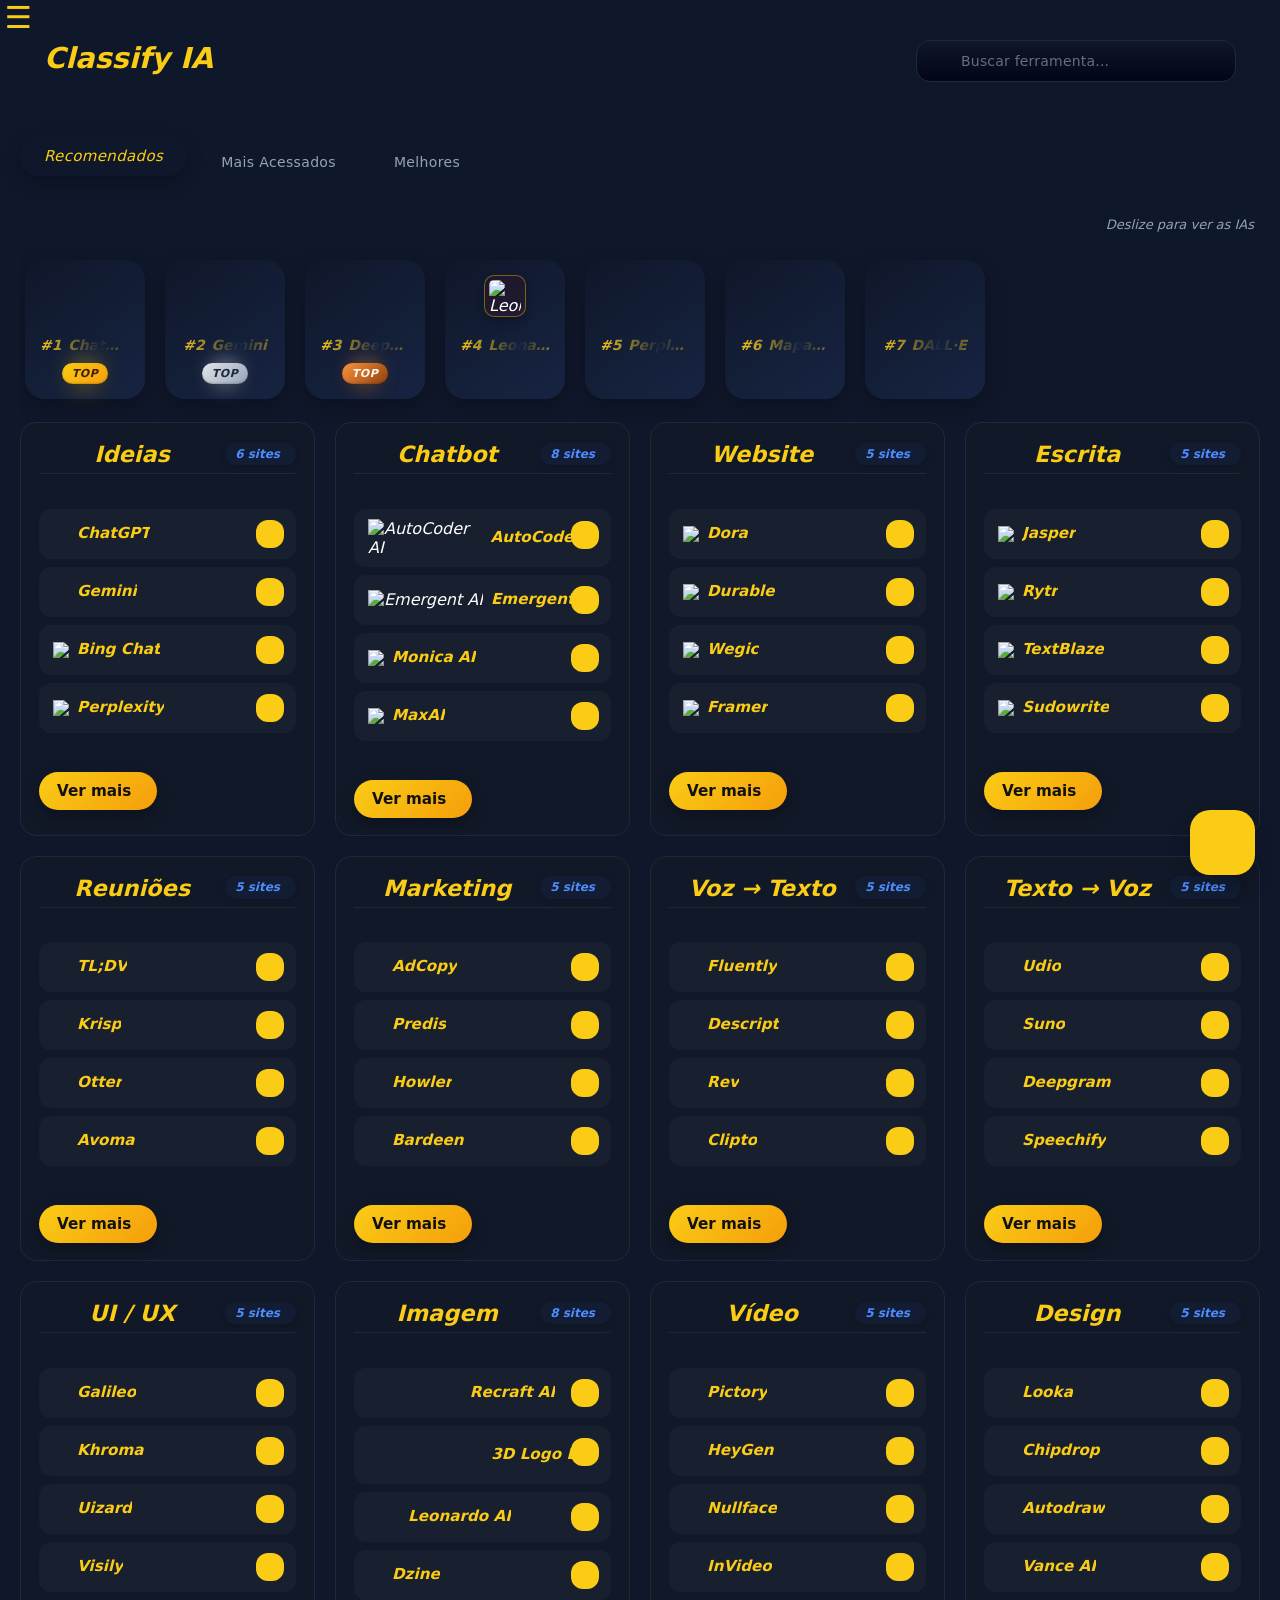
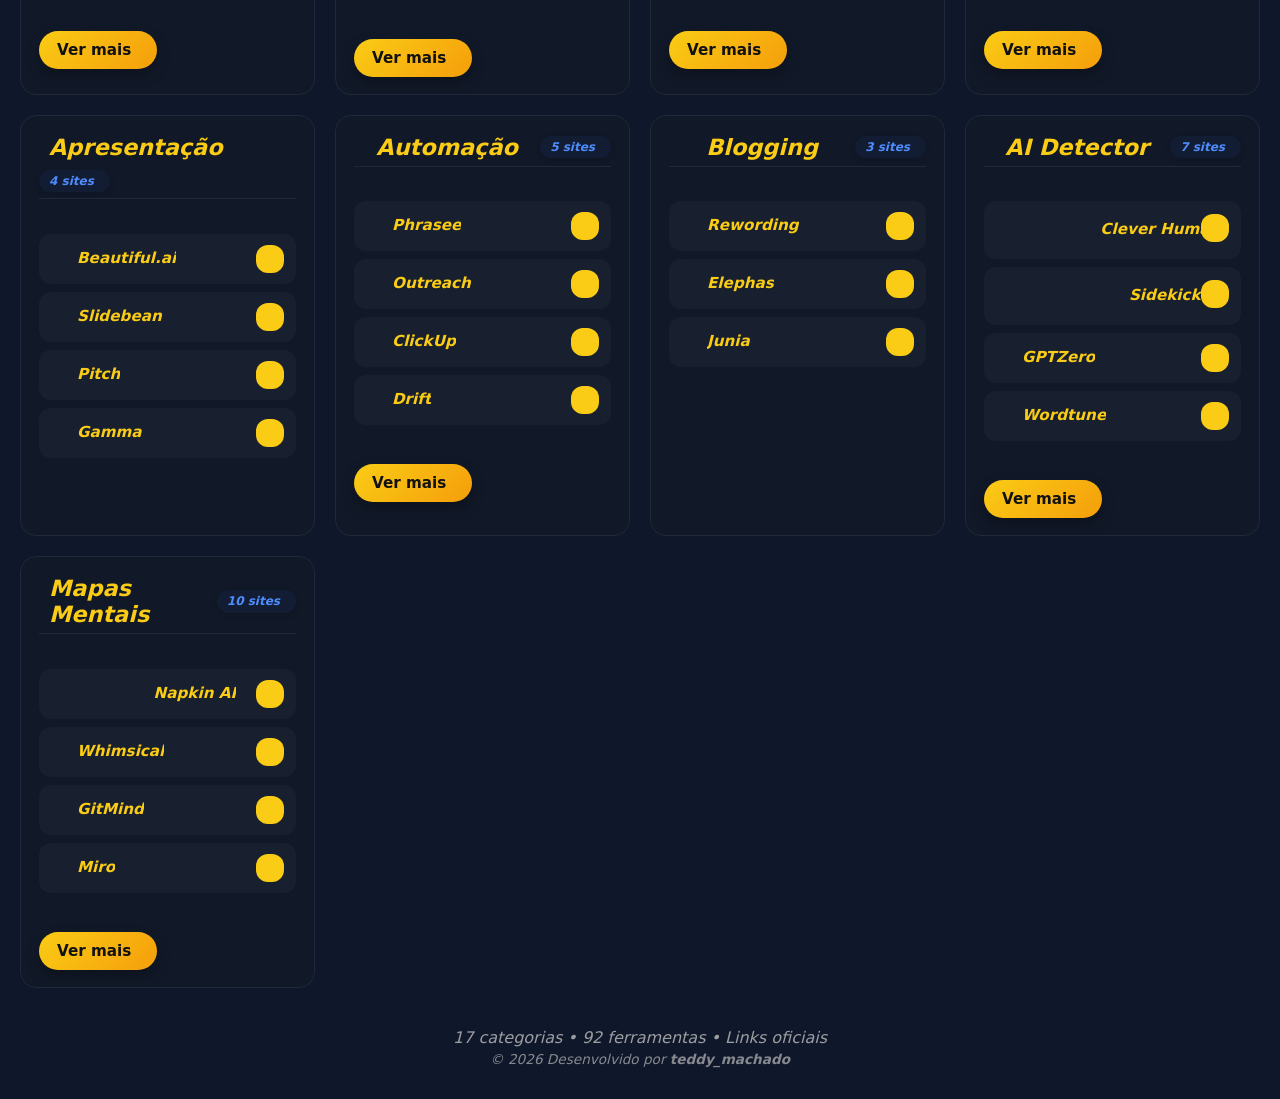
==== commit 3ea82695: "# Classify_ia  versão do site: v6.13.1 Estável  todas ia em um só lugar versão do controle: 2.1.12 v" ====
--- a/index.html
+++ b/index.html
@@ -15,11 +15,12 @@
       src="https://cdn.jsdelivr.net/npm/ionicons@7.1.2/dist/ionicons/ionicons.esm.js"
     ></script>
 <link rel="manifest" href="manifest.json">
-<meta name="theme-color" content="#facc15">
+<meta name="theme-color" content="#007bff">
     <script
       nomodule
       src="https://cdn.jsdelivr.net/npm/ionicons@7.1.2/dist/ionicons/ionicons.js"
     ></script>
+
     <script type="module" src="barra_de_pesquisa.js"></script>
     <script src="script.js" defer></script>
     <link rel="stylesheet" href="style.css" />
@@ -53,7 +54,6 @@
     <div id="overlay" class="overlay"></div>
     <!-- SIDEBAR -->
 
-  
     <aside id="sidebar" class="sidebar">
       <button id="closeSidebar" class="close-sidebar">✕</button>
 
@@ -63,12 +63,56 @@
         Artificial, tornando a pesquisa mais rápida, prática e eficiente.
       </p>
       <hr class="divider" />
+
+<!--sisteam de bug-->
+
+
+<div id="bug-overlay" class="bug-modal-overlay" onclick="fecharBugAoClicarFora(event)">
+    <div class="bug-modal-content" onclick="event.stopPropagation()">
+        <div class="bug-header">
+            <h3>Reportar Bug 🐞</h3>
+            <button type="button" class="close-btn" onclick="toggleBugModal()">&times;</button>
+        </div>
+        
+        <form id="bugForm">
+            <div class="input-group">
+                <label>O que aconteceu?</label>
+                <input type="text" id="bugTitle" placeholder="Ex: Erro ao carregar QR" required>
+            </div>
+
+            <div class="input-group">
+                <label>Gravidade / Categoria</label>
+                <select id="bugSeverity">
+                    <option value="Leve">Leve (Visual)</option>
+                    <option value="Moderado">Moderado</option>
+                    <option value="bugs">Bugs gerais</option>
+                    <option value="site não compátivel">Site não compatível</option>
+                    <option value="Critico">Crítico (Não funciona)</option>
+                </select>
+            </div>
+
+            <div class="input-group">
+                <label>📸 Evidência (Opcional)</label>
+                <input type="file" id="bugFile" accept="image/*,video/*">
+            </div>
+
+            <div class="input-group">
+                <label>Descrição Detalhada</label>
+                <textarea id="bugDescription" rows="4" placeholder="Explique o que houve..." required></textarea>
+            </div>
+
+            <button type="submit" class="btn-send-bug">Enviar para Gmail</button>
+        </form>
+    </div>
+</div>
+
+<!--fim sisteam de bug-->
       <button class="btn-open-update-logs" onclick="handleUpdateModal(true)">
         <ion-icon name="newspaper-outline"></ion-icon>
         Atualizações
       </button>
+      
       <!--sistema de tela cheia-->
-
       <button id="toggleFullscreen">
         <ion-icon id="fsIcon" name="expand-outline"></ion-icon>
         <span class="text">Tela cheia</span>
@@ -273,25 +317,24 @@
             Sistema
           </h2>
           <span class="ultima">ultima atualização:</span>
-          <p class="datadeatuali">01/03/2026</p>
+          <p class="datadeatuali">08/03/2026</p>
           <!--divisorias modal da mensagem -->
           <div class="divisoirasnoe"></div>
-<button id="installBtn" style="display:none;">Instalar App</button>
+          <button id="installBtn" style="display: none">Instalar App</button>
           <p id="systemMessageText">
             Bem-vindos à nova atualização do site
             <span class="v6"> v6.14.2 chegouuu🎉😎Aproveite!</span>
           </p>
+        
+          <div class="divisoirasnoe"></div>
           <br />
-          <span
-            >“No momento, não haverá novas atualizações, pois estamos sem
-            recursos. Em casos importantes, serão realizadas apenas atualizações
-            de correção de erros que interfiram no funcionamento do site.
-            Pedimos a compreensão de todos. data de início 08/02/2026”</span
-          >
-        
+          <button class="bug-fab" onclick="toggleBugModal()">
+    <span class="bug-icon">🐞</span>
+</button>
           <button id="closeModal">Fechar</button>
         </div>
       </div>
+      
       <!----modal de previa -->
       <!--fim SISTEMA DE VERÇÃO-->
       <div class="section">
@@ -334,7 +377,7 @@
       <div class="app-container">
         <!-- conteúdo -->
         <div class="versaobox">
-          <strong>v 6.13.1 Estável</strong>
+          <strong>v 6.14.2 beta</strong>
         </div>
       </div>
     </aside>
@@ -1104,20 +1147,7 @@
               src="https://www.google.com/s2/favicons?domain=gamma.app&sz=32"
             /><a href="https://gamma.app" target="_blank">Gamma</a>
           </li>
-          <li id="tome-item" class="ia-item">
-            <div class="ia-info">
-              <img
-                src="https://www.google.com/s2/favicons?domain=tome.app&sz=32"
-                class="ia-icon"
-              />
-
-              <a href="https://tome.app" target="_blank" class="ia-link"
-                >Tome</a
-              >
-
-              <span class="status-badge">Fora do Ar</span>
-            </div>
-          </li>
+      
         </ul>
       </div>
 
@@ -1175,15 +1205,6 @@
             <img
               src="https://www.google.com/s2/favicons?domain=junia.ai&sz=32"
             /><a href="https://www.junia.ai" target="_blank">Junia</a>
-          </li>
-          <li>
-            <img
-              src="https://i.postimg.cc/65fhv5C3/Picsart-26-02-28-23-59-04-979.png"
-              width="24"
-              height="24"
-              alt="Icon Journalist AI"
-            />
-            <a href="https://journalist.ai/" target="_blank">Journalist AI</a>
           </li>
         </ul>
       </div>
--- a/style.css
+++ b/style.css
@@ -4771,7 +4771,16 @@
   max-height: 400px;
   overflow-y: auto;
 }
-
+#qr-display {
+  display: grid;
+  grid-template-columns: repeat(auto-fit, minmax(180px, 1fr));
+  gap: 20px;
+  justify-items: center;
+  align-items: start;
+  width: 100%;
+  max-width: 1000px; /* Evita que os cards espalhem demais em telas UltraWide */
+  margin: 0 auto;
+}
 /*fim de QR*/
 /* Isso resolve a maioria dos problemas de amontoamento */
 .seu-elemento-bagunçado {
@@ -4780,3 +4789,101 @@
   justify-content: center;
   gap: 10px; /* Dá espaço entre os itens */
 }
+/* sistema de bug */
+
+/* Botão */
+.bug-fab {
+    position: fixed;
+    bottom: 25%;
+    right: 15%;
+    width: 55px;
+    height: 55px;
+    border-radius: 50%;
+    background: #f1c40f;
+    border: none;
+    cursor: pointer;
+    box-shadow: 0 4px 15px rgba(0,0,0,0.3);
+    z-index: 999;
+    font-size: 22px;
+    transition: 0.3s;
+}
+/* Ajuste para Tablet e Telas Médias */
+@media (max-width: 3024px) {
+    .bug-fab {
+        bottom: 25%; /* Sobe um pouco menos para não cobrir o centro */
+        right: 15%; /* Fica mais perto da borda */
+        width: 50px;
+        height: 50px;
+    }
+}
+
+/* Modal Overlay */
+.bug-modal-overlay {
+    position: fixed;
+    inset: 0;
+    background: rgba(0, 0, 0, 0.85);
+    display: none; /* JS muda para flex */
+    align-items: center;
+    justify-content: center;
+    z-index: 10000;
+    backdrop-filter: blur(6px);
+    padding: 15px;
+}
+
+/* Caixa do Modal */
+.bug-modal-content {
+    background: #1a1c24;
+    width: 100%;
+    max-width: 420px;
+    padding: 25px;
+    border-radius: 15px;
+    border: 1px solid #333;
+    animation: bugFade 0.3s ease;
+}
+
+.bug-header {
+    display: flex;
+    justify-content: space-between;
+    align-items: center;
+    margin-bottom: 20px;
+    color: #f1c40f;
+}
+
+.close-btn {
+    background: none;
+    border: none;
+    color: #fff;
+    font-size: 30px;
+    cursor: pointer;
+}
+
+/* Inputs */
+.input-group { margin-bottom: 15px; }
+.input-group label { display: block; color: #aaa; font-size: 13px; margin-bottom: 5px; }
+
+.input-group input, .input-group select, .input-group textarea {
+    width: 100%;
+    background: #252833;
+    border: 1px solid #444;
+    color: #fff;
+    padding: 10px;
+    border-radius: 8px;
+    box-sizing: border-box;
+}
+
+.btn-send-bug {
+    width: 100%;
+    background: #f1c40f;
+    padding: 14px;
+    border: none;
+    border-radius: 8px;
+    font-weight: bold;
+    cursor: pointer;
+}
+
+@keyframes bugFade {
+    from { opacity: 0; transform: translateY(20px); }
+    to { opacity: 1; transform: translateY(0); }
+}
+
+/*fim sistema de bug */
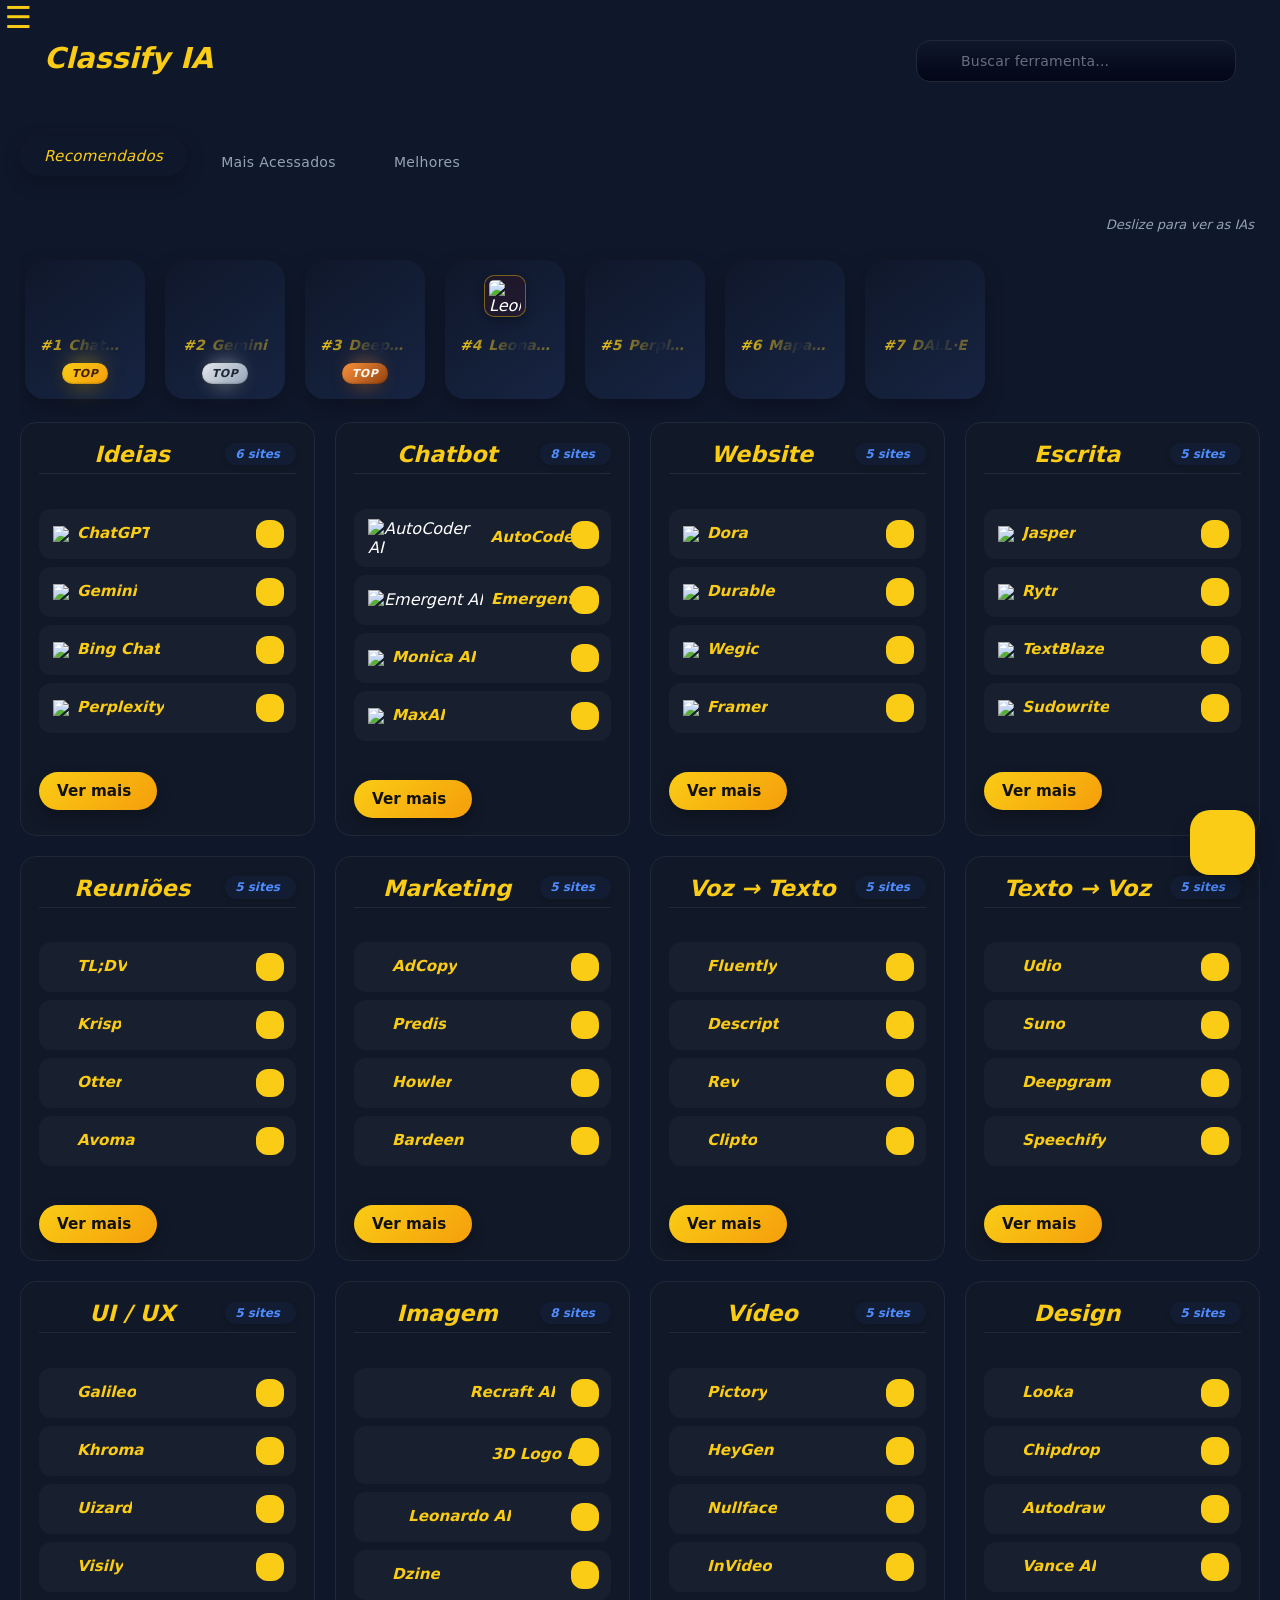
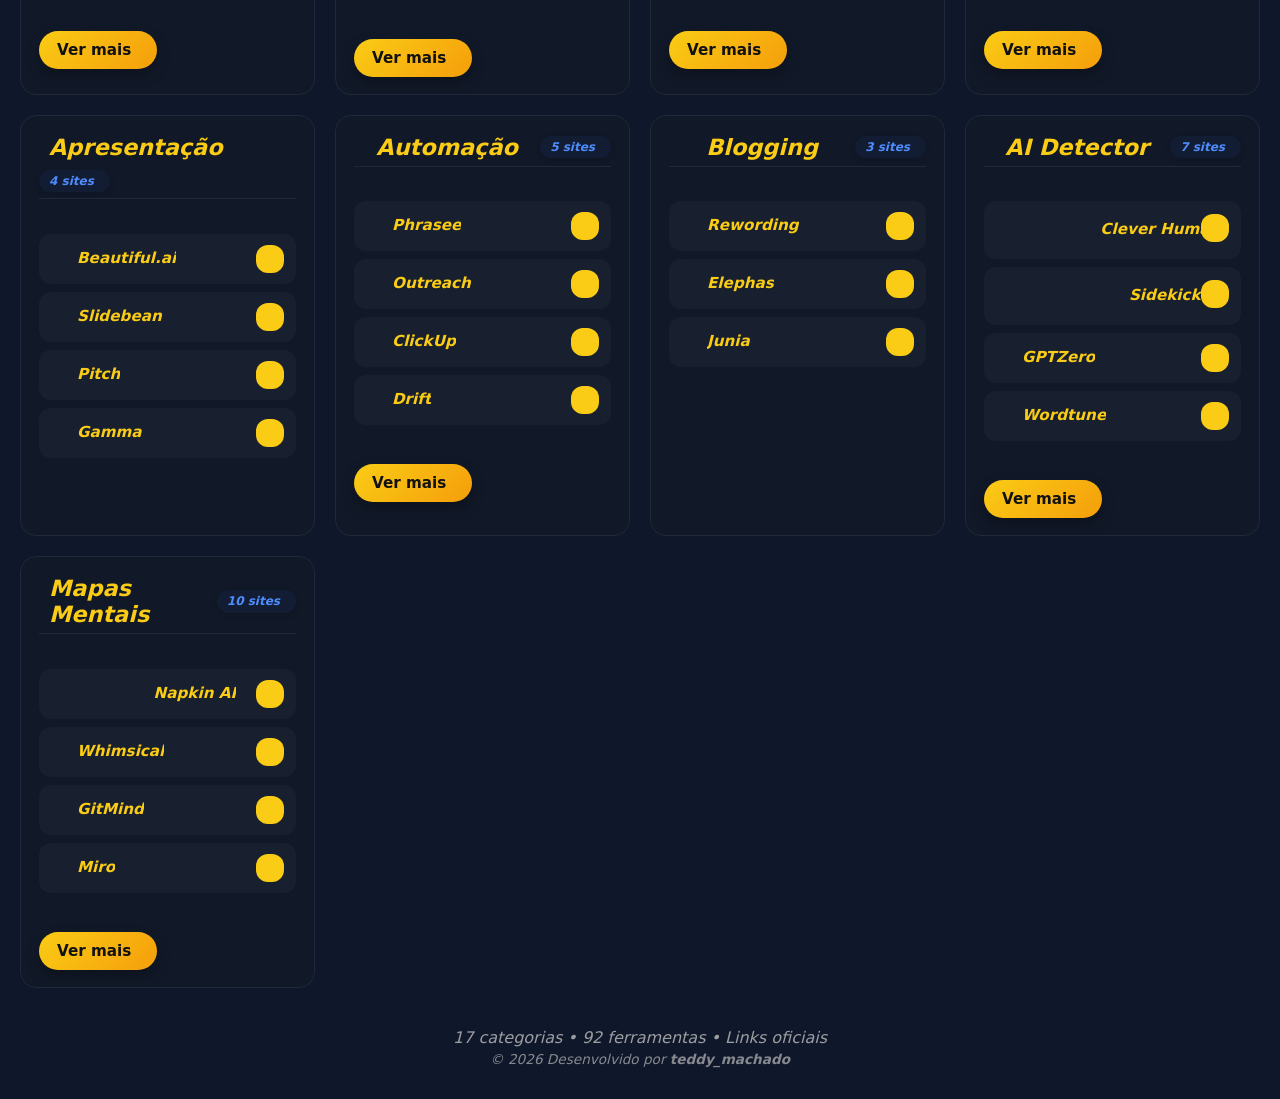
==== commit 11a5aedc: "# Classify_ia  versão do site: v6.13.1 Estável  todas ia em um só lugar versão do controle: 2.1.12 v" ====
--- a/index.html
+++ b/index.html
@@ -88,6 +88,7 @@
                     <option value="bugs">Bugs gerais</option>
                     <option value="site não compátivel">Site não compatível</option>
                     <option value="Critico">Crítico (Não funciona)</option>
+                    <option value="Critico">outros erros</option>
                 </select>
             </div>
 
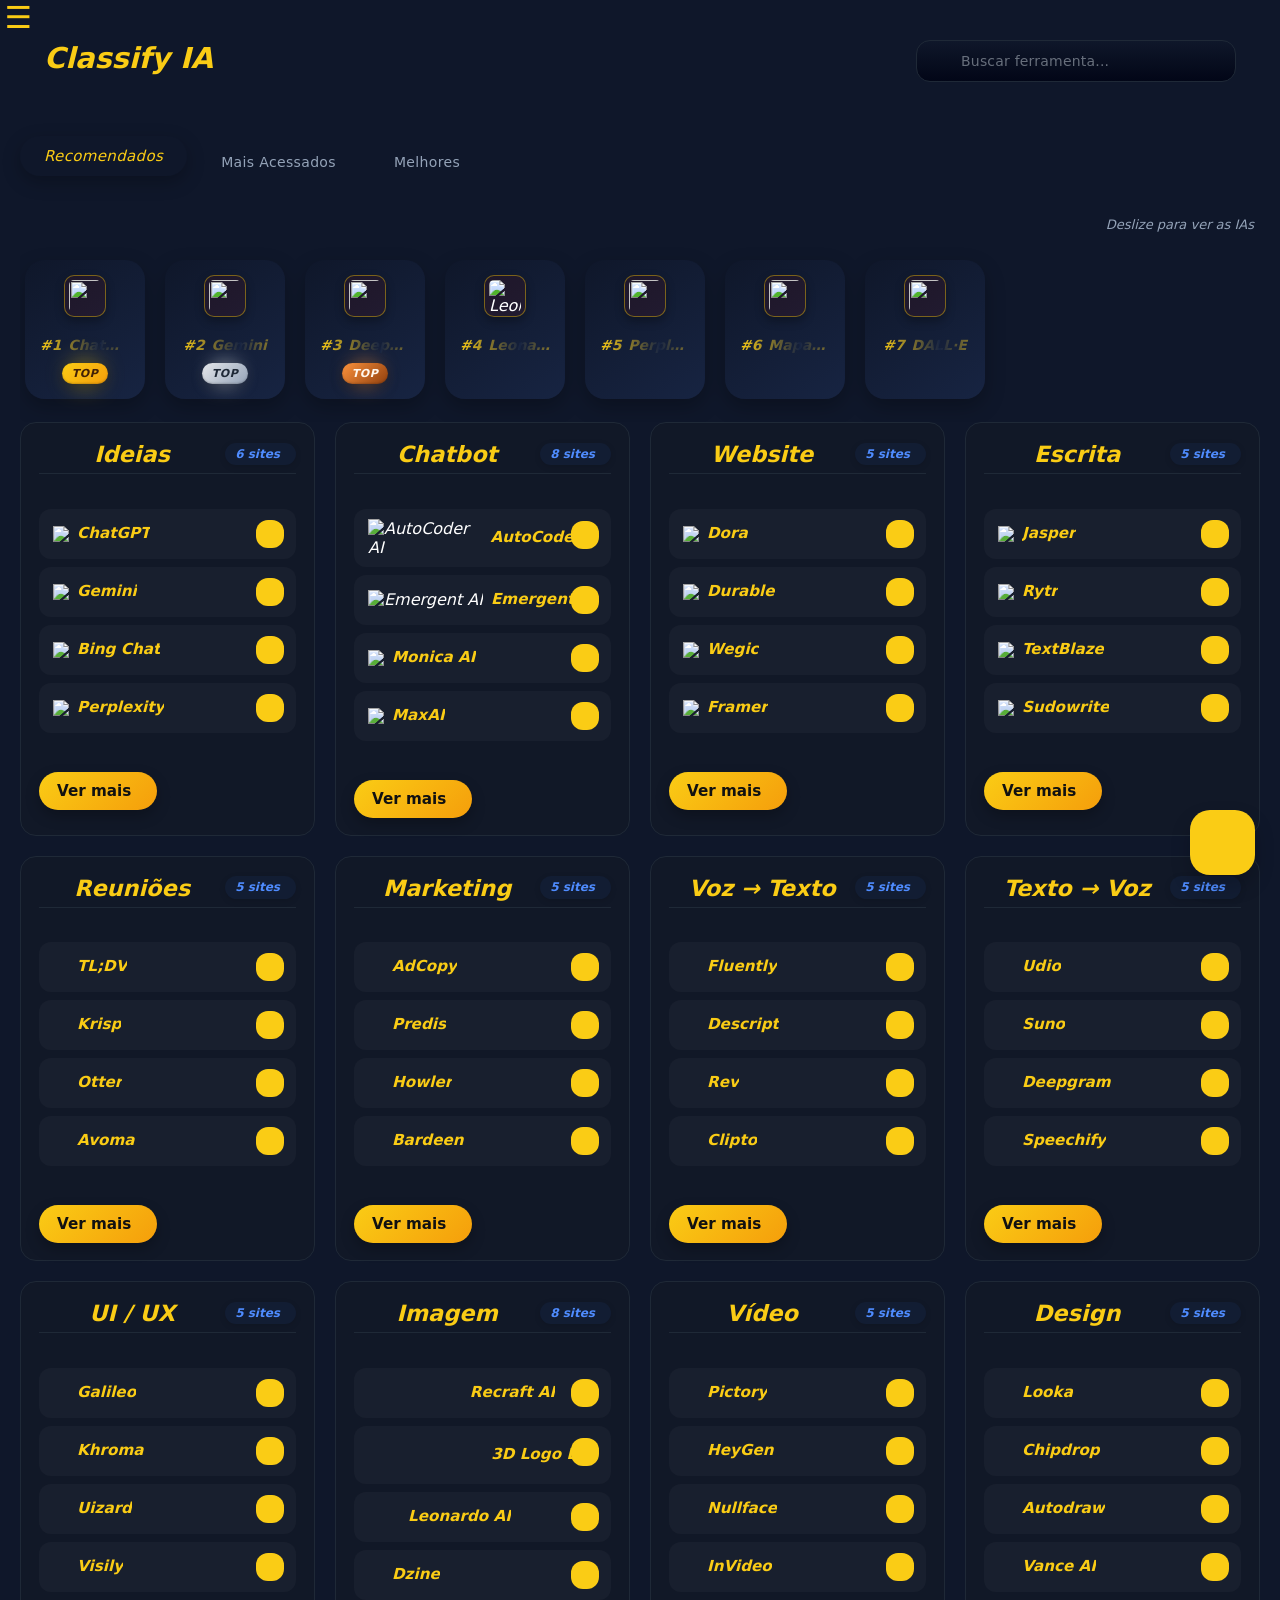
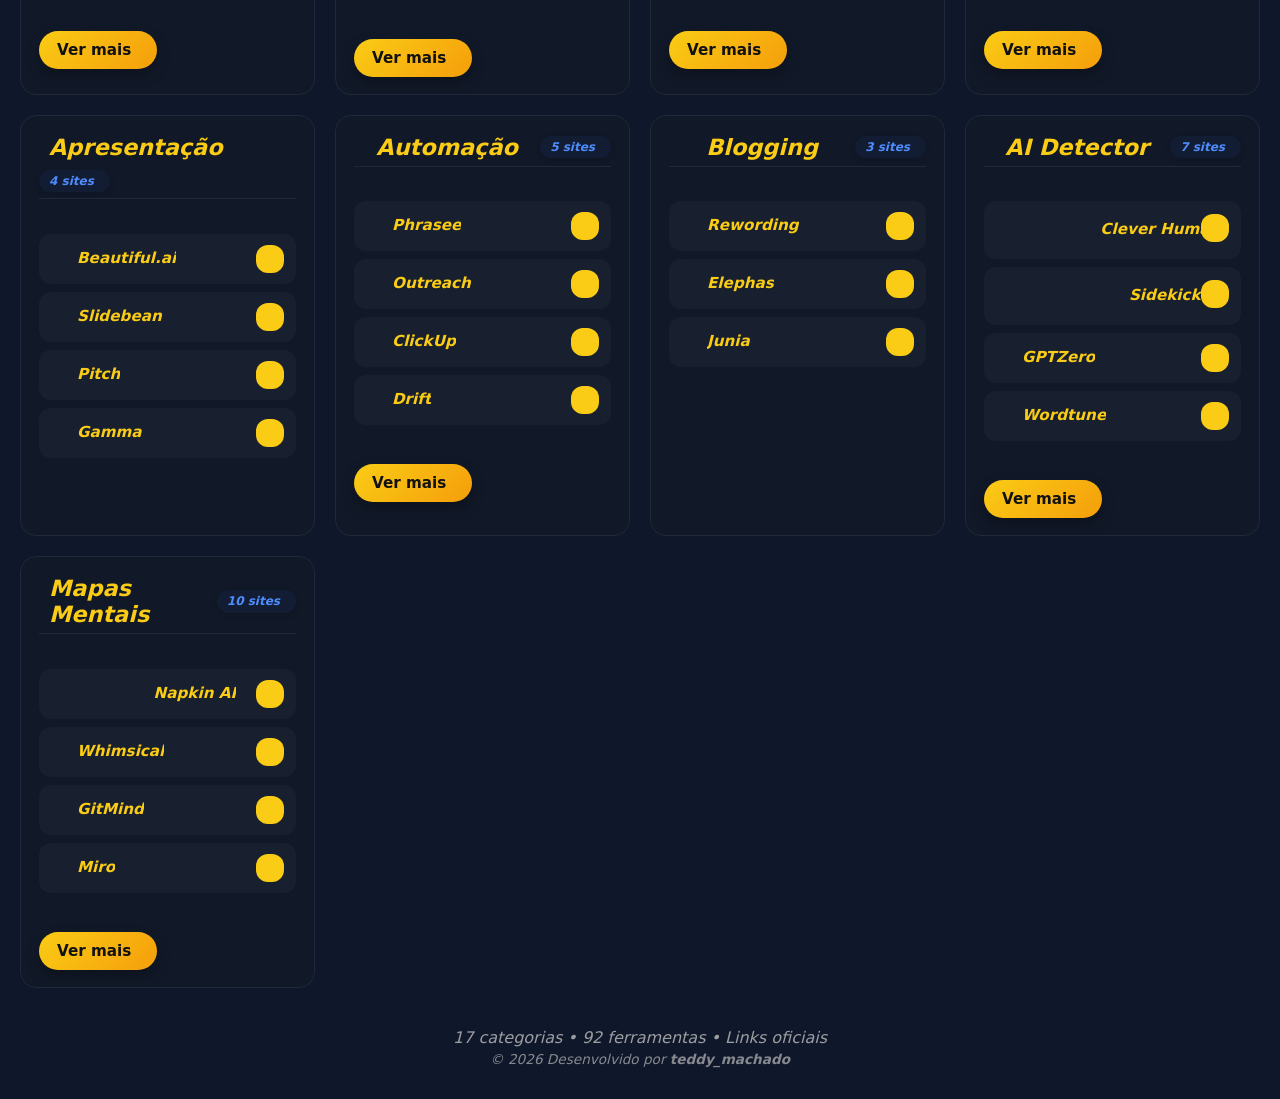
==== commit c1c01e19: "# Classify_ia  versão do site: v6.13.1 Estável  todas ia em um só lugar versão do controle: 2.1.12 v" ====
--- a/index.html
+++ b/index.html
@@ -86,9 +86,8 @@
                     <option value="Leve">Leve (Visual)</option>
                     <option value="Moderado">Moderado</option>
                     <option value="bugs">Bugs gerais</option>
-                    <option value="site não compátivel">Site não compatível</option>
                     <option value="Critico">Crítico (Não funciona)</option>
-                    <option value="Critico">outros erros</option>
+                    <option value="Critico">outros</option>
                 </select>
             </div>
 
--- a/style.css
+++ b/style.css
@@ -4821,7 +4821,7 @@
 .bug-modal-overlay {
     position: fixed;
     inset: 0;
-    background: rgba(0, 0, 0, 0.85);
+    background: rgba(0, 0, 0, 0.51);
     display: none; /* JS muda para flex */
     align-items: center;
     justify-content: center;
@@ -4839,6 +4839,7 @@
     border-radius: 15px;
     border: 1px solid #333;
     animation: bugFade 0.3s ease;
+    
 }
 
 .bug-header {
@@ -4852,7 +4853,7 @@
 .close-btn {
     background: none;
     border: none;
-    color: #fff;
+    color: #facc15;
     font-size: 30px;
     cursor: pointer;
 }
@@ -4865,10 +4866,63 @@
     width: 100%;
     background: #252833;
     border: 1px solid #444;
-    color: #fff;
+    color: #ffffff89;
     padding: 10px;
     border-radius: 8px;
     box-sizing: border-box;
+}
+
+/* Container principal */
+.upload-container {
+  display: flex;
+  flex-direction: column;
+  align-items: flex-start;
+  gap: 10px;
+  font-family: sans-serif;
+}
+
+/* O "Botão" customizado */
+.custom-file-upload {
+  display: inline-flex;
+  align-items: center;
+  gap: 8px;
+  padding: 10px 20px;
+  cursor: pointer;
+  background-color: #3b82f6; /* Azul moderno */
+  color: white;
+  border-radius: 8px;
+  font-weight: 600;
+  transition: background 0.3s ease, transform 0.1s ease;
+  box-shadow: 0 2px 4px rgba(0, 0, 0, 0.1);
+}
+
+/* Efeito Hover */
+.custom-file-upload:hover {
+  background-color: #2563eb;
+}
+
+/* Efeito ao clicar */
+.custom-file-upload:active {
+  transform: scale(0.98);
+}
+
+/* Estilo do texto do nome do arquivo */
+#file-name {
+  font-size: 0.85rem;
+  color: #64748b;
+  font-style: italic;
+}
+/* Estilizando o BOTÃO dentro do input */
+#bugFile::file-selector-button {
+  background-color: #facc15; /* Azul */
+  color: rgb(0, 0, 0);              /* Cor do texto do botão */
+  border: none;
+  padding: 8px 16px;
+  border-radius: 6px;
+  margin-right: 15px;
+  cursor: pointer;
+  font-weight: bold;
+  transition: background 0.3s;
 }
 
 .btn-send-bug {
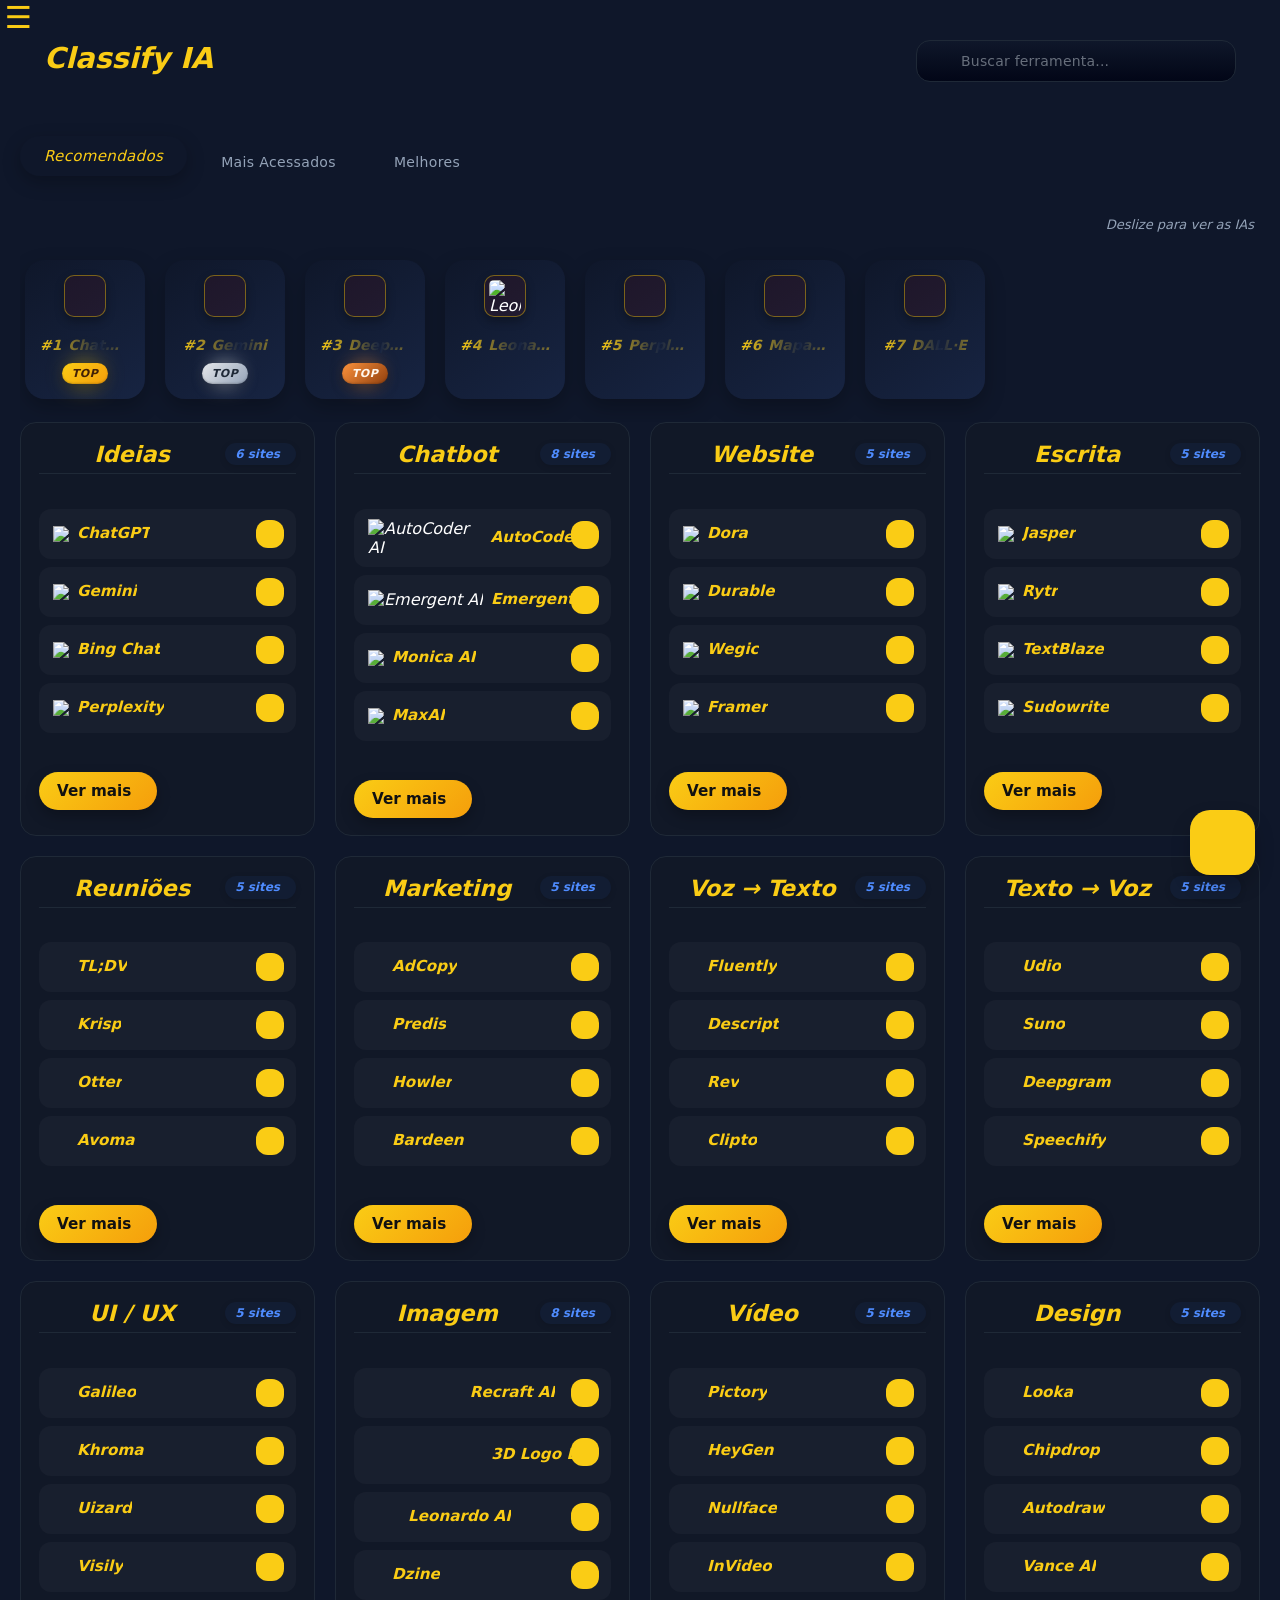
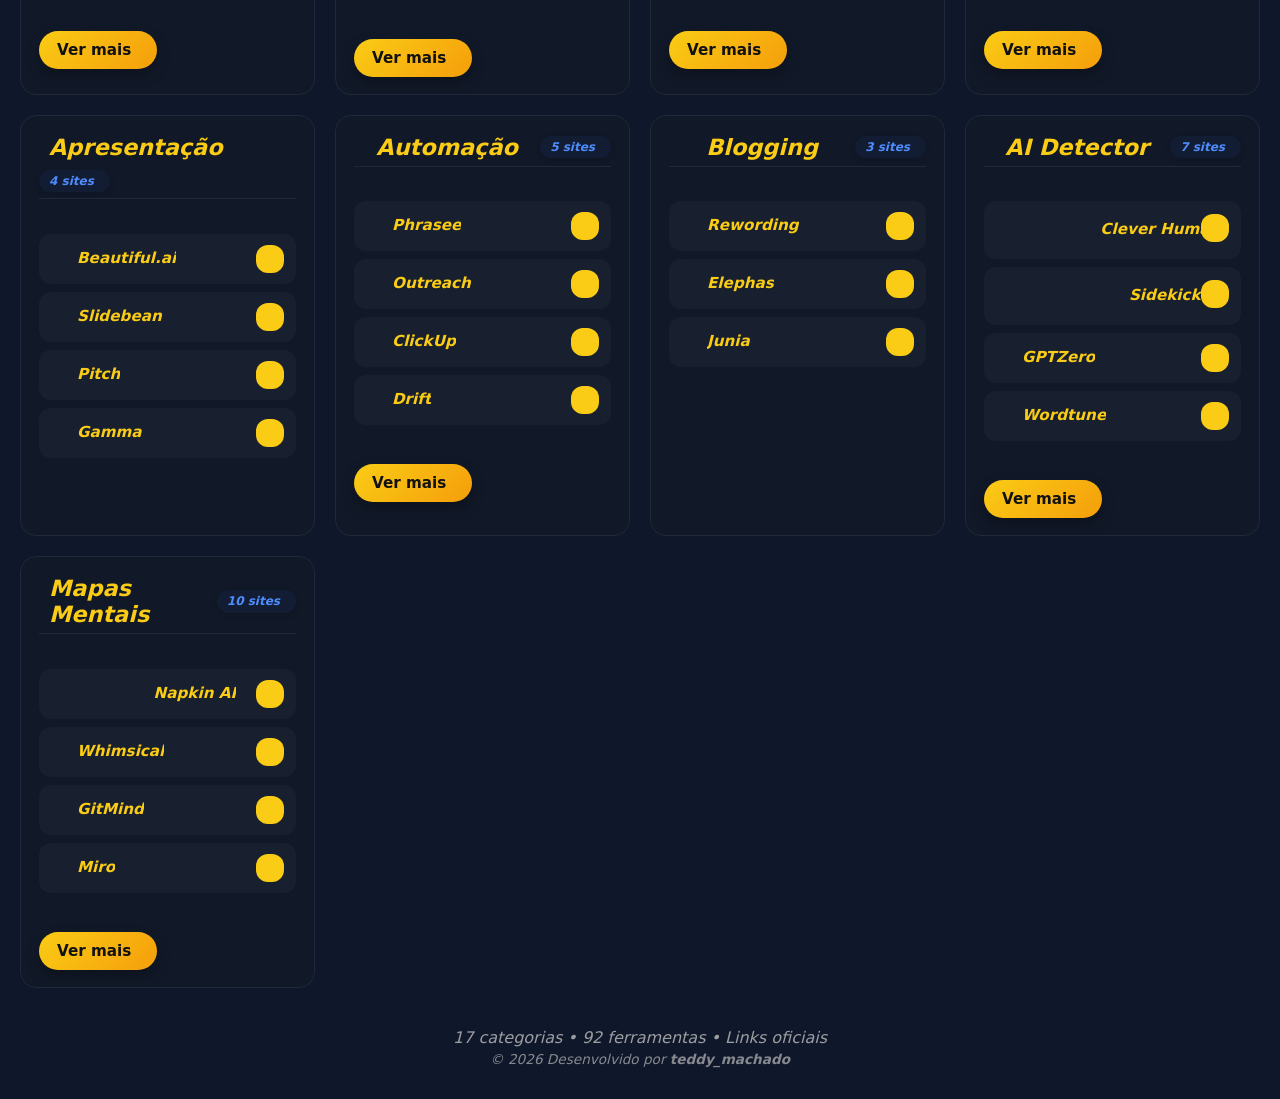
==== commit c86138b4: "# Classify_ia  versão do site: v6.13.1 Estável  todas ia em um só lugar versão do controle: 2.1.12 v" ====
--- a/index.html
+++ b/index.html
@@ -14,8 +14,8 @@
       type="module"
       src="https://cdn.jsdelivr.net/npm/ionicons@7.1.2/dist/ionicons/ionicons.esm.js"
     ></script>
-<link rel="manifest" href="manifest.json">
-<meta name="theme-color" content="#007bff">
+    <link rel="manifest" href="manifest.json" />
+    <meta name="theme-color" content="#007bff" />
     <script
       nomodule
       src="https://cdn.jsdelivr.net/npm/ionicons@7.1.2/dist/ionicons/ionicons.js"
@@ -64,54 +64,72 @@
       </p>
       <hr class="divider" />
 
-<!--sisteam de bug-->
-
-
-<div id="bug-overlay" class="bug-modal-overlay" onclick="fecharBugAoClicarFora(event)">
-    <div class="bug-modal-content" onclick="event.stopPropagation()">
-        <div class="bug-header">
+      <!--sisteam de bug-->
+
+      <div
+        id="bug-overlay"
+        class="bug-modal-overlay"
+        onclick="fecharBugAoClicarFora(event)"
+      >
+        <div class="bug-modal-content" onclick="event.stopPropagation()">
+          <div class="bug-header">
             <h3>Reportar Bug 🐞</h3>
-            <button type="button" class="close-btn" onclick="toggleBugModal()">&times;</button>
+            <button type="button" class="close-btn" onclick="toggleBugModal()">
+              &times;
+            </button>
+          </div>
+
+          <form id="bugForm">
+            <div class="input-group">
+              <label>O que aconteceu?</label>
+              <input
+                type="text"
+                id="bugTitle"
+                placeholder="Ex: Erro ao carregar QR"
+                required
+              />
+            </div>
+
+
+            <div class="input-group">
+              <label>Gravidade / Categoria</label>
+              <select id="bugSeverity">
+                <option value="Leve">Leve (Visual)</option>
+                <option value="Moderado">Moderado</option>
+                <option value="bugs">Bugs gerais</option>
+                <option value="Critico">Crítico (Não funciona)</option>
+                <option value="Critico">outros</option>
+              </select>
+            </div>
+
+            <div class="input-group">
+              <label>📸 Evidência (Opcional)</label>
+              <input type="file" id="bugFile" accept="image/*,video/*" />
+            </div>
+
+            <div class="input-group">
+              <label>Descrição Detalhada</label>
+              <textarea
+                id="bugDescription"
+                rows="4"
+                placeholder="Explique o que houve..."
+                required
+              ></textarea>
+            </div>
+
+            <button type="submit" class="btn-send-bug">
+              Enviar para Gmail
+            </button>
+          </form>
         </div>
-        
-        <form id="bugForm">
-            <div class="input-group">
-                <label>O que aconteceu?</label>
-                <input type="text" id="bugTitle" placeholder="Ex: Erro ao carregar QR" required>
-            </div>
-
-            <div class="input-group">
-                <label>Gravidade / Categoria</label>
-                <select id="bugSeverity">
-                    <option value="Leve">Leve (Visual)</option>
-                    <option value="Moderado">Moderado</option>
-                    <option value="bugs">Bugs gerais</option>
-                    <option value="Critico">Crítico (Não funciona)</option>
-                    <option value="Critico">outros</option>
-                </select>
-            </div>
-
-            <div class="input-group">
-                <label>📸 Evidência (Opcional)</label>
-                <input type="file" id="bugFile" accept="image/*,video/*">
-            </div>
-
-            <div class="input-group">
-                <label>Descrição Detalhada</label>
-                <textarea id="bugDescription" rows="4" placeholder="Explique o que houve..." required></textarea>
-            </div>
-
-            <button type="submit" class="btn-send-bug">Enviar para Gmail</button>
-        </form>
-    </div>
-</div>
-
-<!--fim sisteam de bug-->
+      </div>
+
+      <!--fim sisteam de bug-->
       <button class="btn-open-update-logs" onclick="handleUpdateModal(true)">
         <ion-icon name="newspaper-outline"></ion-icon>
         Atualizações
       </button>
-      
+
       <!--sistema de tela cheia-->
       <button id="toggleFullscreen">
         <ion-icon id="fsIcon" name="expand-outline"></ion-icon>
@@ -325,16 +343,16 @@
             Bem-vindos à nova atualização do site
             <span class="v6"> v6.14.2 chegouuu🎉😎Aproveite!</span>
           </p>
-        
+
           <div class="divisoirasnoe"></div>
           <br />
           <button class="bug-fab" onclick="toggleBugModal()">
-    <span class="bug-icon">🐞</span>
-</button>
+            <span class="bug-icon">🐞</span>
+          </button>
           <button id="closeModal">Fechar</button>
         </div>
       </div>
-      
+
       <!----modal de previa -->
       <!--fim SISTEMA DE VERÇÃO-->
       <div class="section">
@@ -1147,7 +1165,6 @@
               src="https://www.google.com/s2/favicons?domain=gamma.app&sz=32"
             /><a href="https://gamma.app" target="_blank">Gamma</a>
           </li>
-      
         </ul>
       </div>
 
--- a/style.css
+++ b/style.css
@@ -3584,7 +3584,7 @@
   /* sem fundo */
   border: none;
   /* sem borda */
-  color: #ffffff;
+  color: #facc15;
   /* cor do X */
   font-size: 1.5rem;
   /* tamanho do ícone */
